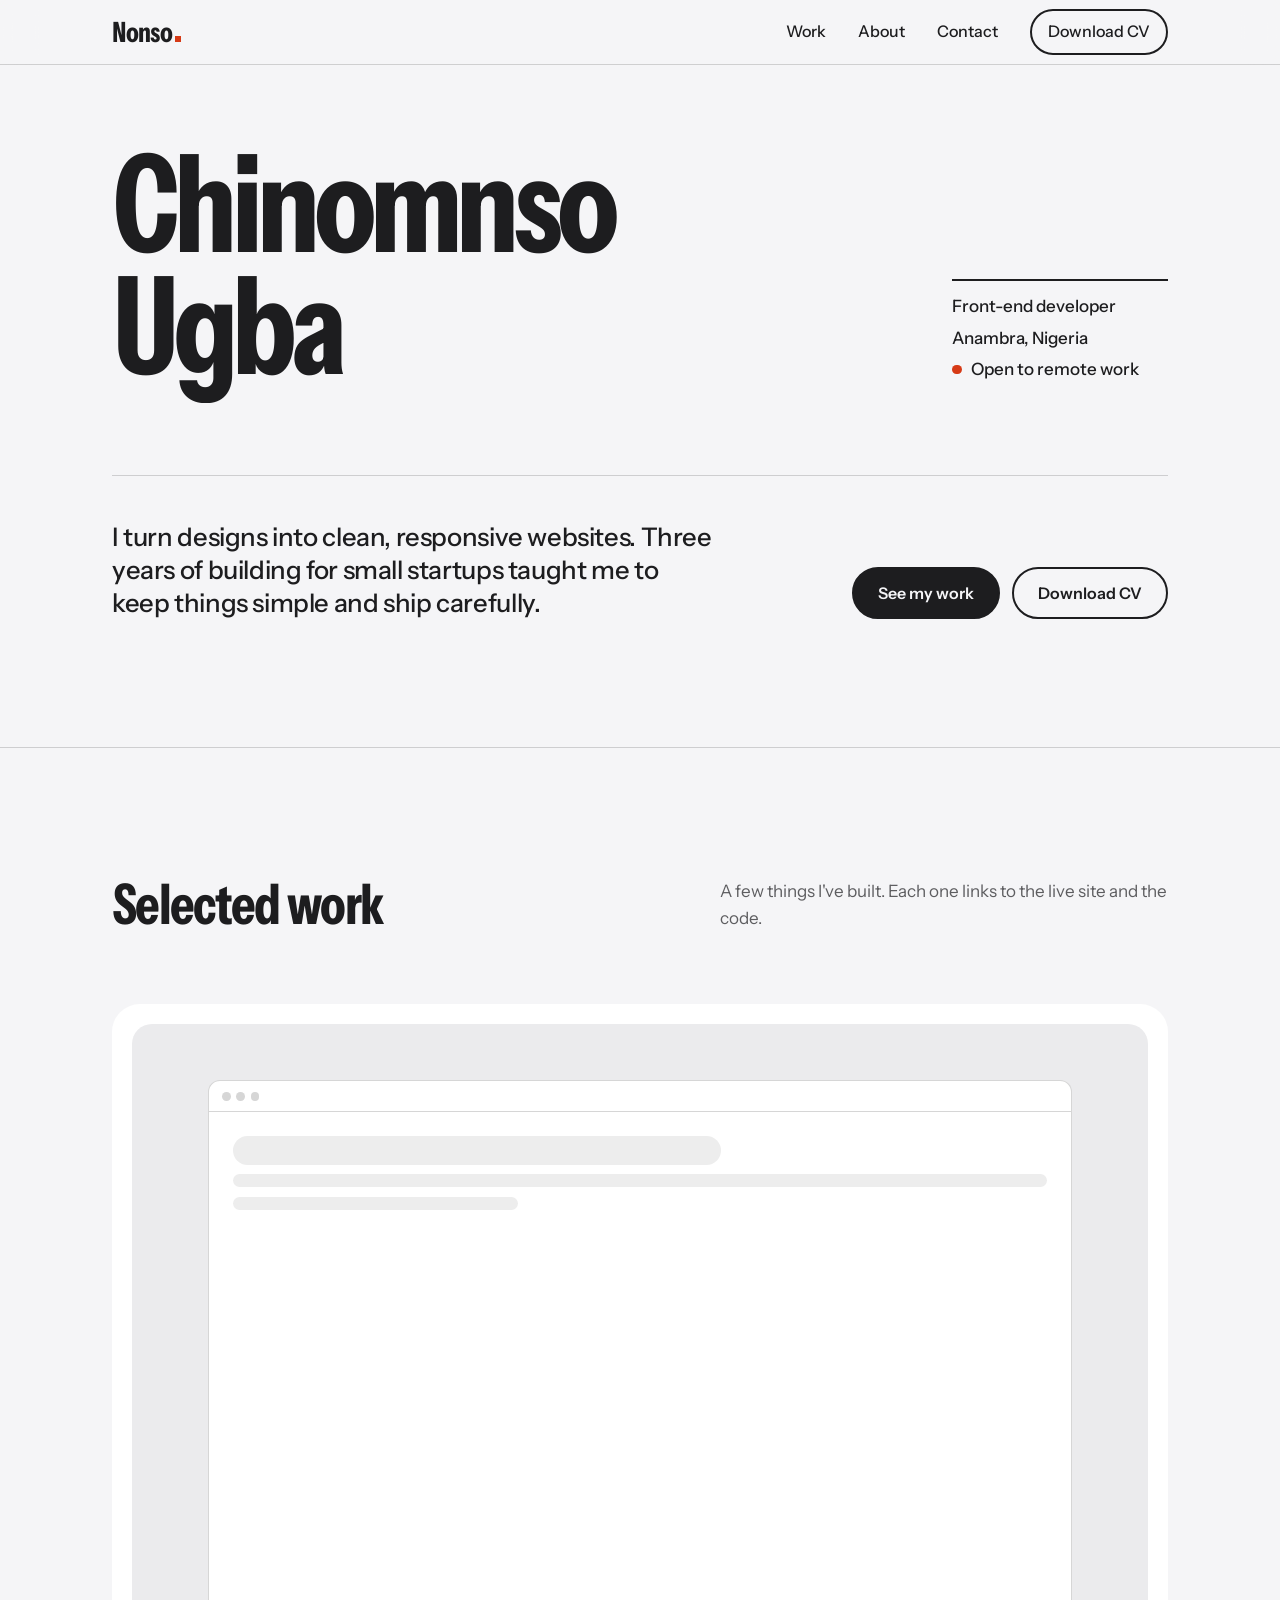
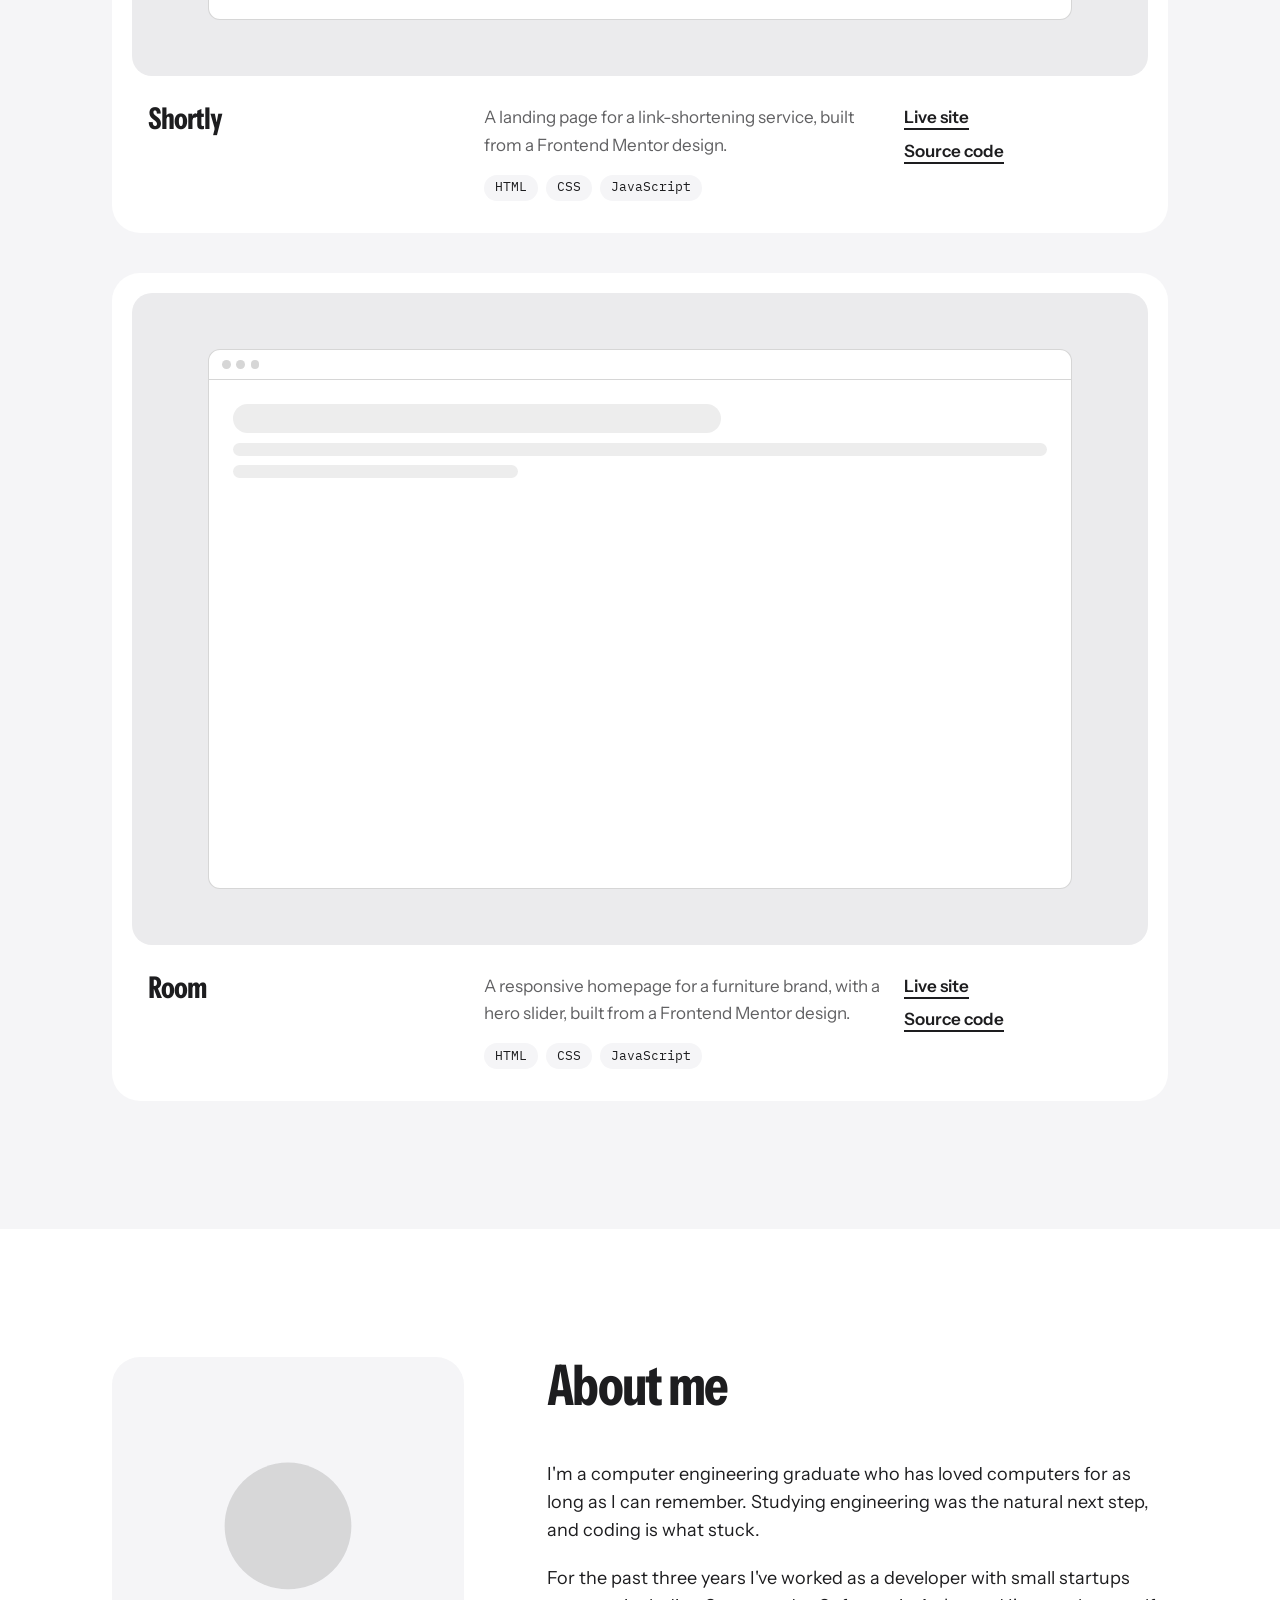
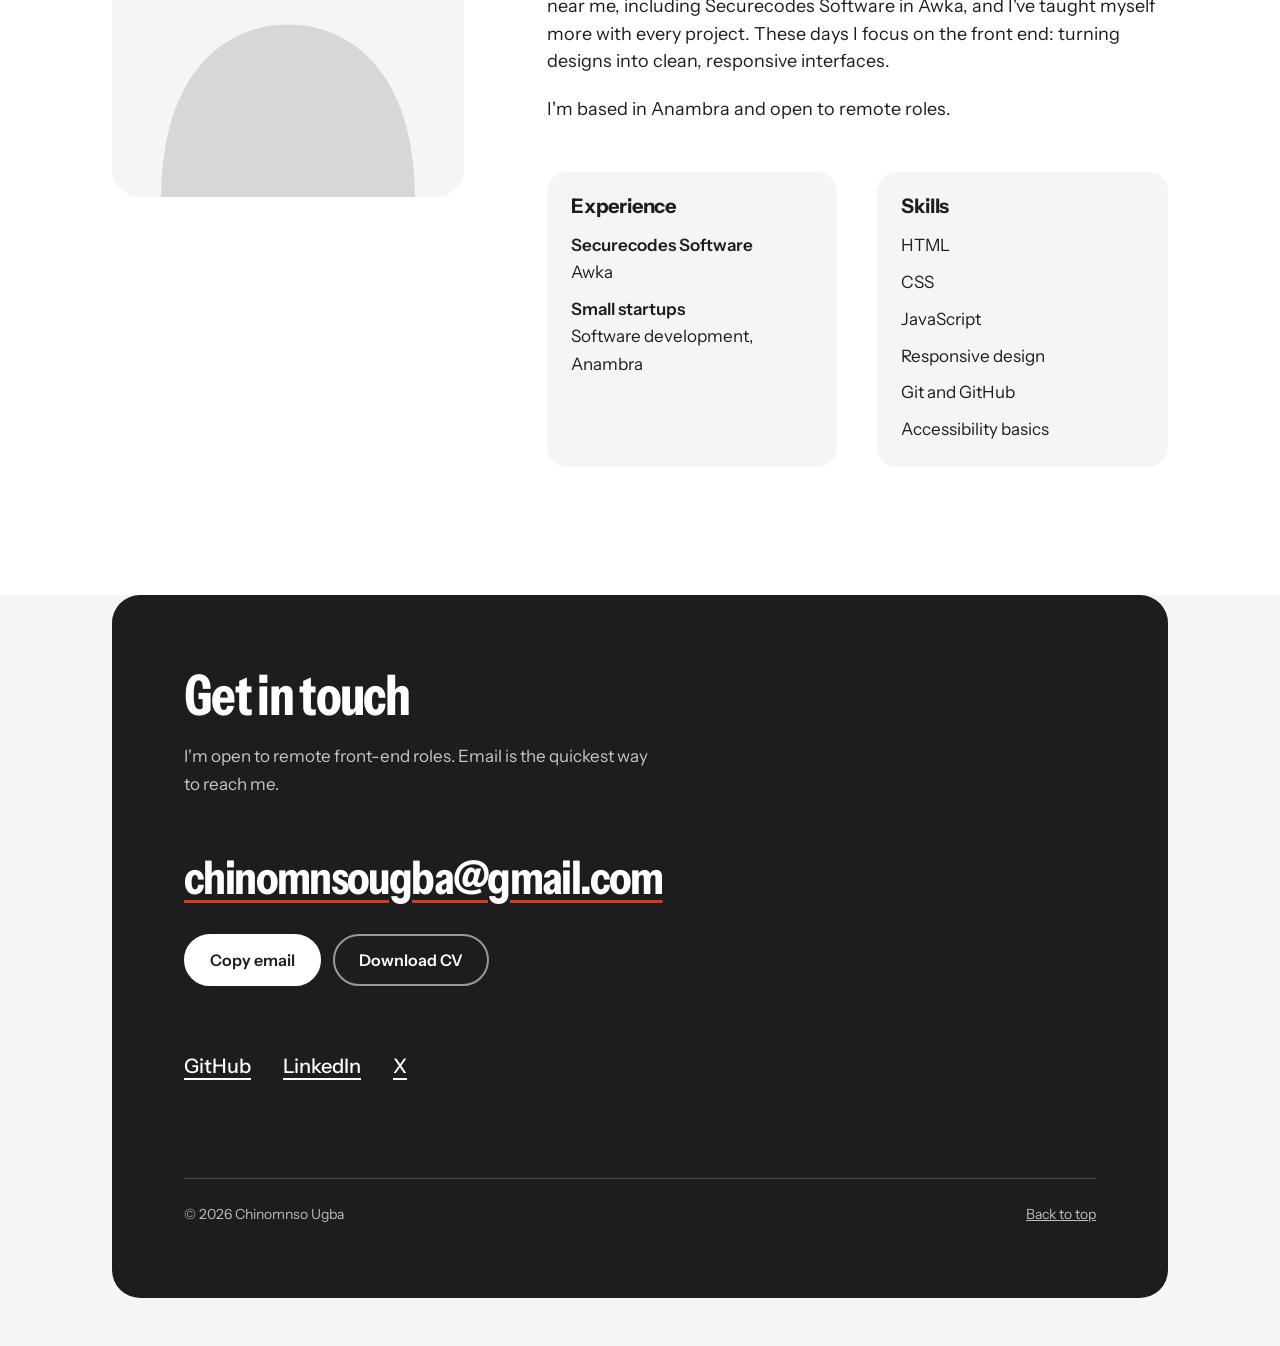
==== index.html @ 9650680a "Initial commit" ====
<!DOCTYPE html>
<html lang="en">
<head>
  <meta charset="utf-8">
  <meta name="viewport" content="width=device-width, initial-scale=1">
  <title>Chinomnso Ugba | Front-end developer</title>
  <meta name="description" content="Chinomnso Ugba is a front-end developer based in Anambra, Nigeria, open to remote work.">
  <meta name="theme-color" content="#f5f5f7">

  <link rel="preconnect" href="https://fonts.googleapis.com">
  <link rel="preconnect" href="https://fonts.gstatic.com" crossorigin>
  <link href="https://fonts.googleapis.com/css2?family=Instrument+Sans:wdth,wght@75..100,400..700&family=IBM+Plex+Mono:wght@400;500&display=swap" rel="stylesheet">
  <link rel="stylesheet" href="style.css">
  <script src="main.js" defer></script>
</head>
<body>
  <a class="skip-link" href="#main">Skip to content</a>

  <header class="site-header">
    <div class="wrap header-inner">
      <!-- Placeholder logo: replace the text with your real logo later -->
      <a class="logo" href="#top" aria-label="Nonso, back to top">Nonso<span class="logo-dot" aria-hidden="true"></span></a>

      <button class="nav-toggle" type="button" aria-expanded="false" aria-controls="site-nav">Menu</button>

      <nav id="site-nav" class="site-nav" aria-label="Main">
        <ul class="nav-list">
          <li><a href="#work">Work</a></li>
          <li><a href="#about">About</a></li>
          <li><a href="#contact">Contact</a></li>
          <li><a class="nav-cv" href="assets/Chinomnso-Ugba-CV.pdf" download>Download CV</a></li>
        </ul>
      </nav>
    </div>
  </header>

  <main id="main">
    <!-- Hero: type only -->
    <section class="hero" id="top">
      <div class="wrap">
        <div class="hero-top">
          <h1 class="hero-name" aria-label="Chinomnso Ugba">
            <span class="line"><span>Chinomnso</span></span>
            <span class="line"><span>Ugba</span></span>
          </h1>

          <ul class="hero-meta">
            <li>Front-end developer</li>
            <li>Anambra, Nigeria</li>
            <li class="status"><span class="status-dot" aria-hidden="true"></span>Open to remote work</li>
          </ul>
        </div>

        <div class="hero-lower">
          <p class="hero-intro">
            I turn designs into clean, responsive websites. Three years of building for small startups taught me to keep things simple and ship carefully.
          </p>
          <div class="hero-actions">
            <a class="btn btn-solid" href="#work">See my work</a>
            <a class="btn btn-outline" href="assets/Chinomnso-Ugba-CV.pdf" download>Download CV</a>
          </div>
        </div>
      </div>
    </section>

    <!-- Work -->
    <section class="section section--work" id="work" aria-labelledby="work-title">
      <div class="wrap">
        <div class="section-head">
          <h2 id="work-title">Selected work</h2>
          <p>A few things I've built. Each one links to the live site and the code.</p>
        </div>

        <ul class="projects">
          <li class="project">
            <div class="shot">
              <div class="browser">
                <div class="browser-bar" aria-hidden="true"><i></i><i></i><i></i></div>
                <div class="browser-body" aria-hidden="true"><span class="bar bar--lg"></span><span class="bar"></span><span class="bar bar--sm"></span></div>
                <!-- Add a screenshot as assets/shortly.png (16:10 works best) -->
                <img src="assets/shortly.png" alt="Screenshot of the Shortly landing page" onerror="this.remove()">
              </div>
            </div>
            <div class="project-body">
              <h3>Shortly</h3>
              <div class="project-info">
                <p>A landing page for a link-shortening service, built from a Frontend Mentor design.</p>
                <!-- TODO: edit the tags to match what you actually used -->
                <ul class="tags"><li>HTML</li><li>CSS</li><li>JavaScript</li></ul>
              </div>
              <p class="project-links">
                <a href="#" target="_blank" rel="noopener">Live site<span class="sr-only"> (opens in a new tab)</span></a>
                <a href="#" target="_blank" rel="noopener">Source code<span class="sr-only"> (opens in a new tab)</span></a>
              </p>
            </div>
          </li>

          <li class="project">
            <div class="shot">
              <div class="browser">
                <div class="browser-bar" aria-hidden="true"><i></i><i></i><i></i></div>
                <div class="browser-body" aria-hidden="true"><span class="bar bar--lg"></span><span class="bar"></span><span class="bar bar--sm"></span></div>
                <!-- Add a screenshot as assets/room.png -->
                <img src="assets/room.png" alt="Screenshot of the Room homepage" onerror="this.remove()">
              </div>
            </div>
            <div class="project-body">
              <h3>Room</h3>
              <div class="project-info">
                <p>A responsive homepage for a furniture brand, with a hero slider, built from a Frontend Mentor design.</p>
                <ul class="tags"><li>HTML</li><li>CSS</li><li>JavaScript</li></ul>
              </div>
              <p class="project-links">
                <a href="#" target="_blank" rel="noopener">Live site<span class="sr-only"> (opens in a new tab)</span></a>
                <a href="#" target="_blank" rel="noopener">Source code<span class="sr-only"> (opens in a new tab)</span></a>
              </p>
            </div>
          </li>

          <!--
          Copy this block for each new project.
          <li class="project">
            <div class="shot">
              <div class="browser">
                <div class="browser-bar" aria-hidden="true"><i></i><i></i><i></i></div>
                <div class="browser-body" aria-hidden="true"><span class="bar bar--lg"></span><span class="bar"></span><span class="bar bar--sm"></span></div>
                <img src="assets/PROJECT.png" alt="Screenshot of PROJECT" onerror="this.remove()">
              </div>
            </div>
            <div class="project-body">
              <h3>Project name</h3>
              <div class="project-info">
                <p>One line on what it does and why you built it.</p>
                <ul class="tags"><li>Tech</li></ul>
              </div>
              <p class="project-links">
                <a href="#" target="_blank" rel="noopener">Live site<span class="sr-only"> (opens in a new tab)</span></a>
                <a href="#" target="_blank" rel="noopener">Source code<span class="sr-only"> (opens in a new tab)</span></a>
              </p>
            </div>
          </li>
          -->
        </ul>
      </div>
    </section>

    <!-- About -->
    <section class="section section--about" id="about" aria-labelledby="about-title">
      <div class="wrap about-grid">
        <figure class="portrait">
          <svg class="portrait-fallback" viewBox="0 0 100 125" aria-hidden="true" focusable="false">
            <circle cx="50" cy="48" r="18"/>
            <path d="M14 125C14 90 32 76 50 76s36 14 36 49z"/>
          </svg>
          <!-- Add your photo as assets/portrait.jpg (4:5 ratio works best). It is shown in black and white. -->
          <img src="assets/portrait.jpg" alt="Portrait of Chinomnso Ugba" width="800" height="1000" onerror="this.remove()">
        </figure>

        <div class="about-content">
          <h2 id="about-title">About me</h2>
          <div class="about-text">
            <p>
              I'm a computer engineering graduate who has loved computers for as long as I can remember. Studying engineering was the natural next step, and coding is what stuck.
            </p>
            <p>
              For the past three years I've worked as a developer with small startups near me, including Securecodes Software in Awka, and I've taught myself more with every project. These days I focus on the front end: turning designs into clean, responsive interfaces.
            </p>
            <p>I'm based in Anambra and open to remote roles.</p>
          </div>

          <div class="about-lists">
            <div class="about-block">
              <h3>Experience</h3>
              <!-- TODO: add your roles and dates here -->
              <ul class="plain-list">
                <li><strong>Securecodes Software</strong>Awka</li>
                <li><strong>Small startups</strong>Software development, Anambra</li>
              </ul>
            </div>

            <div class="about-block">
              <h3>Skills</h3>
              <!-- TODO: add or remove skills so this matches what you can talk about in an interview -->
              <ul class="plain-list">
                <li>HTML</li>
                <li>CSS</li>
                <li>JavaScript</li>
                <li>Responsive design</li>
                <li>Git and GitHub</li>
                <li>Accessibility basics</li>
              </ul>
            </div>
          </div>
        </div>
      </div>
    </section>

    <!-- Contact -->
    <section class="section section--contact" id="contact" aria-labelledby="contact-title">
      <div class="wrap">
        <h2 id="contact-title">Get in touch</h2>
        <p class="contact-lead">I'm open to remote front-end roles. Email is the quickest way to reach me.</p>

        <p class="contact-email">
          <a href="mailto:chinomnsougba@gmail.com">chinomnsougba@gmail.com</a>
        </p>

        <div class="contact-actions">
          <button class="btn btn-inverse" type="button" data-copy="chinomnsougba@gmail.com">Copy email</button>
          <a class="btn btn-inverse-outline" href="assets/Chinomnso-Ugba-CV.pdf" download>Download CV</a>
          <span class="copy-status" role="status" aria-live="polite"></span>
        </div>

        <ul class="social-list">
          <li><a href="https://github.com/Chinomnso-Ugba" target="_blank" rel="noopener">GitHub<span class="sr-only"> (opens in a new tab)</span></a></li>
          <li><a href="https://www.linkedin.com/in/chinomnso-ugba-b372222a1/" target="_blank" rel="noopener">LinkedIn<span class="sr-only"> (opens in a new tab)</span></a></li>
          <li><a href="https://x.com/nonsougba" target="_blank" rel="noopener">X<span class="sr-only"> (opens in a new tab)</span></a></li>
        </ul>

        <div class="footer-row">
          <p>&copy; <span id="year">2026</span> Chinomnso Ugba</p>
          <a href="#top">Back to top</a>
        </div>
      </div>
    </section>
  </main>
</body>
</html>
---- style.css ----
/* ==========================================================
   Design tokens
   Three colors: ink, paper and one red-orange accent.
   Greys are only tints of ink (ink at lower opacity).
   ========================================================== */
:root {
  --paper: #f5f5f7;
  --paper-2: #ebebed; /* paper, slightly darker */
  --surface: #ffffff; /* cards and the About band */
  --ink: #1d1d1f;
  --accent: #d63a16;

  --line: rgba(29, 29, 31, 0.18);
  --muted: rgba(29, 29, 31, 0.7);

  --font: "Instrument Sans", "Helvetica Neue", Arial, sans-serif;
  --mono: "IBM Plex Mono", ui-monospace, "SF Mono", Menlo, monospace;

  --text-sm: 0.875rem;
  --text-base: 1.0625rem;
  --text-lg: 1.25rem;
  --text-intro: clamp(1.2rem, 2vw, 1.6rem);
  --text-h2: clamp(2.25rem, 5vw, 3.5rem);
  --text-h3: clamp(1.5rem, 2.4vw, 1.875rem);

  --section-y: clamp(4.5rem, 10vw, 8rem);
  --gutter: clamp(1.25rem, 5vw, 3rem);

  --radius-md: 20px;
  --radius-lg: 28px;
}

/* ==========================================================
   Base
   ========================================================== */
*,
*::before,
*::after {
  box-sizing: border-box;
}

html {
  scroll-behavior: smooth;
  scroll-padding-top: 5rem;
  -webkit-text-size-adjust: 100%;
}

body {
  margin: 0;
  background: var(--paper);
  color: var(--ink);
  font-family: var(--font);
  font-size: var(--text-base);
  line-height: 1.6;
}

::selection {
  background: var(--accent);
  color: #fff;
}

h1,
h2,
h3 {
  margin: 0;
  font-weight: 700;
  line-height: 1;
  letter-spacing: -0.03em;
  font-variation-settings: "wdth" 75;
}

h2 {
  font-size: var(--text-h2);
}

h3 {
  font-size: var(--text-h3);
}

p {
  margin: 0;
}

ul {
  margin: 0;
  padding: 0;
  list-style: none;
}

img,
svg {
  display: block;
  max-width: 100%;
}

a {
  color: inherit;
}

:focus-visible {
  outline: 3px solid var(--accent);
  outline-offset: 3px;
}

.section--contact :focus-visible {
  outline-color: #fff;
}

.sr-only {
  position: absolute;
  width: 1px;
  height: 1px;
  margin: -1px;
  padding: 0;
  overflow: hidden;
  clip: rect(0, 0, 0, 0);
  white-space: nowrap;
  border: 0;
}

.skip-link {
  position: absolute;
  top: 0.75rem;
  left: 0.75rem;
  z-index: 100;
  padding: 0.6rem 1rem;
  background: var(--ink);
  color: var(--paper);
  font-weight: 600;
  text-decoration: none;
  transform: translateY(-200%);
}

.skip-link:focus {
  transform: none;
}

.wrap {
  width: 100%;
  max-width: 72rem;
  margin-inline: auto;
  padding-inline: var(--gutter);
}

/* ==========================================================
   Buttons: square corners, two styles per background
   ========================================================== */
.btn {
  display: inline-block;
  padding: 0.9em 1.5em;
  border: 2px solid var(--ink);
  border-radius: 999px;
  font-family: var(--font);
  font-size: 1rem;
  font-weight: 600;
  line-height: 1.2;
  text-decoration: none;
  cursor: pointer;
  transition: background-color 0.2s, color 0.2s, border-color 0.2s;
}

.btn-solid {
  background: var(--ink);
  color: var(--paper);
}

.btn-solid:hover {
  background: var(--accent);
  border-color: var(--accent);
}

.btn-outline {
  background: none;
  color: var(--ink);
}

.btn-outline:hover {
  background: var(--ink);
  color: var(--paper);
}

.btn-inverse {
  border-color: #fff;
  background: #fff;
  color: var(--ink);
}

.btn-inverse:hover {
  border-color: var(--accent);
  background: var(--accent);
  color: #fff;
}

.btn-inverse-outline {
  border-color: rgba(255, 255, 255, 0.55);
  background: none;
  color: #fff;
}

.btn-inverse-outline:hover {
  border-color: #fff;
  background: rgba(255, 255, 255, 0.1);
}

/* ==========================================================
   Header
   ========================================================== */
.site-header {
  position: sticky;
  top: 0;
  z-index: 50;
  background: rgba(245, 245, 247, 0.8);
  -webkit-backdrop-filter: saturate(180%) blur(16px);
  backdrop-filter: saturate(180%) blur(16px);
  border-bottom: 1px solid var(--line);
}

.header-inner {
  display: flex;
  align-items: center;
  justify-content: space-between;
  min-height: 4rem;
}

/* Placeholder wordmark */
.logo {
  display: inline-flex;
  align-items: baseline;
  gap: 0.12em;
  font-size: 1.75rem;
  font-weight: 700;
  font-variation-settings: "wdth" 75;
  letter-spacing: -0.03em;
  line-height: 1;
  text-decoration: none;
}

.logo-dot {
  width: 0.2em;
  height: 0.2em;
  background: var(--accent);
}

.nav-toggle {
  padding: 0.45rem 1rem;
  border: 2px solid var(--ink);
  border-radius: 999px;
  background: none;
  color: var(--ink);
  font: 600 0.95rem var(--font);
  cursor: pointer;
}

.site-nav {
  display: none;
  position: absolute;
  top: 100%;
  left: 0;
  right: 0;
  padding: 0.5rem var(--gutter) 1.5rem;
  background: var(--paper);
  border-bottom: 1px solid var(--line);
}

.site-nav.is-open {
  display: block;
}

.nav-list a {
  display: block;
  padding: 0.85rem 0;
  border-bottom: 1px solid var(--line);
  font-size: var(--text-lg);
  font-weight: 500;
  text-decoration: none;
}

.nav-list a:hover {
  color: var(--accent);
}

@media (min-width: 48rem) {
  .nav-toggle {
    display: none;
  }

  .site-nav {
    position: static;
    display: block;
    padding: 0;
    background: none;
    border: 0;
  }

  .nav-list {
    display: flex;
    align-items: center;
    gap: 2rem;
  }

  .nav-list a {
    padding: 0.25rem 0;
    border: 0;
    font-size: 1rem;
  }

  .nav-list a:hover {
    text-decoration: underline;
    text-decoration-thickness: 2px;
    text-underline-offset: 0.3em;
    color: inherit;
  }

  .nav-cv {
    padding: 0.5rem 1rem !important;
    border: 2px solid var(--ink) !important;
    border-radius: 999px;
  }

  .nav-list .nav-cv:hover {
    background: var(--ink);
    color: var(--paper);
    text-decoration: none;
  }
}

/* ==========================================================
   Hero: the name is the design
   ========================================================== */
.hero {
  padding-top: clamp(2.5rem, 6vw, 5rem);
  padding-bottom: var(--section-y);
}

.hero-top {
  position: relative;
}

.hero-name {
  font-size: clamp(3.25rem, 12.5vw, 8.5rem);
  line-height: 0.9;
  letter-spacing: -0.045em;
}

.hero-name .line {
  display: block;
  overflow: hidden;
  padding-bottom: 0.12em;
  margin-bottom: -0.12em;
}

.hero-name .line > span {
  display: block;
  transform: translateY(105%);
  animation: rise 0.9s cubic-bezier(0.2, 0.7, 0.2, 1) forwards;
}

.hero-name .line:nth-child(2) > span {
  animation-delay: 0.12s;
}

@keyframes rise {
  to {
    transform: none;
  }
}

/* Small details sit in the empty space beside "Ugba" on wide screens */
.hero-meta {
  display: grid;
  gap: 0.25rem;
  width: 13.5rem;
  margin-top: 2rem;
  padding-top: 0.75rem;
  border-top: 2px solid var(--ink);
  font-weight: 500;
}

.status {
  display: flex;
  align-items: center;
  gap: 0.6rem;
}

.status-dot {
  width: 0.6rem;
  height: 0.6rem;
  border-radius: 50%;
  background: var(--accent);
}

@media (min-width: 72rem) {
  .hero-meta {
    position: absolute;
    right: 0;
    bottom: 1.25rem;
    margin-top: 0;
  }
}

.hero-lower {
  display: grid;
  gap: 2rem;
  margin-top: clamp(3rem, 7vw, 5.5rem);
  padding-top: clamp(1.75rem, 4vw, 2.75rem);
  border-top: 1px solid var(--line);
}

.hero-intro {
  max-width: 38rem;
  font-size: var(--text-intro);
  font-weight: 500;
  line-height: 1.3;
  letter-spacing: -0.015em;
}

.hero-actions {
  display: flex;
  flex-wrap: wrap;
  gap: 0.75rem;
}

@media (min-width: 56rem) {
  .hero-lower {
    grid-template-columns: 1fr auto;
    align-items: end;
    gap: 3rem;
  }
}

/* ==========================================================
   Sections
   ========================================================== */
.section {
  padding-block: var(--section-y);
}

.section--work {
  border-top: 1px solid var(--line);
}

.section--about {
  background: var(--surface);
}

.section-head {
  display: grid;
  gap: 1rem;
  margin-bottom: clamp(2.5rem, 6vw, 4.5rem);
}

.section-head p {
  max-width: 28rem;
  color: var(--muted);
}

@media (min-width: 56rem) {
  .section-head {
    grid-template-columns: 1fr 1fr;
    align-items: end;
  }

  .section-head p {
    justify-self: end;
  }
}

/* ==========================================================
   Work: full-width screenshot, details underneath
   ========================================================== */
.projects {
  display: grid;
  gap: clamp(1.5rem, 4vw, 2.5rem);
}

.project {
  padding: clamp(0.75rem, 2vw, 1.25rem);
  border-radius: var(--radius-lg);
  background: var(--surface);
}

.shot {
  padding: clamp(1.25rem, 5vw, 3.5rem);
  border-radius: var(--radius-md);
  background: var(--paper-2);
}

.browser {
  position: relative;
  max-width: 54rem;
  margin-inline: auto;
  aspect-ratio: 16 / 10;
  overflow: hidden;
  border: 1px solid var(--line);
  border-radius: 12px;
  background: #fff;
}

.browser-bar {
  display: flex;
  gap: 0.35rem;
  padding: 0.65rem 0.8rem;
  border-bottom: 1px solid var(--line);
}

.browser-bar i {
  width: 0.55rem;
  height: 0.55rem;
  border-radius: 50%;
  background: var(--line);
}

.browser-body {
  display: grid;
  gap: 0.6rem;
  padding: 1.5rem;
}

.bar {
  height: 0.8rem;
  border-radius: 999px;
  background: rgba(29, 29, 31, 0.08);
}

.bar--lg {
  width: 60%;
  height: 1.8rem;
}

.bar--sm {
  width: 35%;
}

.browser img {
  position: absolute;
  inset: 0;
  width: 100%;
  height: 100%;
  object-fit: cover;
  object-position: top;
  background: #fff;
}

.project-body {
  display: grid;
  gap: 1.25rem;
  padding: 1.75rem clamp(0.5rem, 2vw, 1rem) 0.75rem;
}

.project-info {
  display: grid;
  gap: 1rem;
  justify-items: start;
}

.project-info p {
  max-width: 32rem;
  color: var(--muted);
}

.tags {
  display: flex;
  flex-wrap: wrap;
  gap: 0.5rem;
  font-family: var(--mono);
  font-size: 0.8125rem;
}

.tags li {
  padding: 0.2em 0.85em;
  border-radius: 999px;
  background: var(--paper);
}

.project-links {
  display: flex;
  flex-wrap: wrap;
  gap: 0.5rem 1.5rem;
  font-weight: 600;
}

.project-links a {
  text-decoration-thickness: 2px;
  text-underline-offset: 0.3em;
}

.project-links a:hover {
  color: var(--accent);
}

@media (min-width: 56rem) {
  .project-body {
    grid-template-columns: repeat(12, 1fr);
    gap: 0 1.5rem;
    align-items: start;
  }

  .project-body h3 {
    grid-column: 1 / 5;
  }

  .project-info {
    grid-column: 5 / 10;
  }

  .project-links {
    grid-column: 10 / 13;
    flex-direction: column;
    gap: 0.4rem;
    align-items: flex-start;
  }
}

/* ==========================================================
   About
   ========================================================== */
.about-grid {
  display: grid;
  gap: clamp(2.5rem, 6vw, 4rem);
}

.portrait {
  position: relative;
  width: min(100%, 22rem);
  margin: 0;
  aspect-ratio: 4 / 5;
  overflow: hidden;
  border-radius: var(--radius-lg);
  background: var(--paper);
}

.portrait-fallback {
  position: absolute;
  inset: 0;
  width: 100%;
  height: 100%;
  fill: rgba(29, 29, 31, 0.14);
}

.portrait img {
  position: absolute;
  inset: 0;
  width: 100%;
  height: 100%;
  object-fit: cover;
  filter: grayscale(1) contrast(1.05);
}

.about-content {
  display: grid;
  gap: clamp(2rem, 4vw, 3rem);
  align-content: start;
}

.about-text {
  display: grid;
  gap: 1.25rem;
  max-width: 38rem;
  font-size: 1.125rem;
  line-height: 1.55;
}

.about-lists {
  display: grid;
  gap: 2rem;
}

.about-block {
  display: grid;
  gap: 1rem;
  align-content: start;
  padding: 1.5rem;
  border-radius: var(--radius-md);
  background: var(--paper);
}

.about-block h3 {
  font-size: var(--text-lg);
  font-variation-settings: "wdth" 100;
  letter-spacing: -0.01em;
}

.plain-list {
  display: grid;
  gap: 0.6rem;
}

.plain-list strong {
  display: block;
  font-weight: 600;
}

@media (min-width: 40rem) {
  .about-lists {
    grid-template-columns: 1fr 1fr;
    gap: 2rem 2.5rem;
  }
}

@media (min-width: 56rem) {
  .about-grid {
    grid-template-columns: 4fr 7fr;
    gap: 5rem;
  }

  .portrait {
    position: sticky;
    top: 6rem;
    align-self: start;
  }
}

/* ==========================================================
   Contact
   ========================================================== */
.section--contact {
  padding: 0 var(--gutter) var(--gutter);
  background: var(--paper);
}

/* The black card is the .wrap itself, inset from the page edges */
.section--contact > .wrap {
  max-width: calc(72rem - 2 * var(--gutter));
  padding: clamp(2.25rem, 6vw, 4.5rem);
  border-radius: var(--radius-lg);
  background: var(--ink);
  color: #fff;
}

.contact-lead {
  max-width: 30rem;
  margin-top: 1.25rem;
  color: rgba(255, 255, 255, 0.75);
}

.contact-email {
  margin-top: clamp(2rem, 5vw, 3.5rem);
  font-size: clamp(1.4rem, 4.6vw, 2.9rem);
  font-weight: 700;
  font-variation-settings: "wdth" 80;
  letter-spacing: -0.035em;
  line-height: 1.05;
  overflow-wrap: anywhere;
}

.contact-email a {
  text-decoration-color: var(--accent);
  text-decoration-thickness: 0.07em;
  text-underline-offset: 0.12em;
}

.contact-email a:hover {
  text-decoration-color: #fff;
}

.contact-actions {
  display: flex;
  flex-wrap: wrap;
  align-items: center;
  gap: 0.75rem;
  margin-top: 2rem;
}

.copy-status {
  min-width: 6rem;
  font-size: var(--text-sm);
  font-weight: 500;
}

.social-list {
  display: flex;
  flex-wrap: wrap;
  gap: 0.5rem 2rem;
  margin-top: clamp(2.5rem, 6vw, 4rem);
  font-size: var(--text-lg);
  font-weight: 500;
}

.social-list a {
  text-decoration-thickness: 2px;
  text-underline-offset: 0.25em;
}

.social-list a:hover {
  text-decoration-color: var(--accent);
}

.footer-row {
  display: flex;
  flex-wrap: wrap;
  justify-content: space-between;
  gap: 0.5rem 1.5rem;
  margin-top: clamp(3.5rem, 8vw, 6rem);
  padding-top: 1.5rem;
  border-top: 1px solid rgba(255, 255, 255, 0.2);
  color: rgba(255, 255, 255, 0.7);
  font-size: var(--text-sm);
}

.footer-row a:hover {
  color: #fff;
  text-decoration: underline;
}

/* ==========================================================
   Reduced motion
   ========================================================== */
@media (prefers-reduced-motion: reduce) {
  html {
    scroll-behavior: auto;
  }

  .hero-name .line > span {
    transform: none;
    animation: none;
  }
}
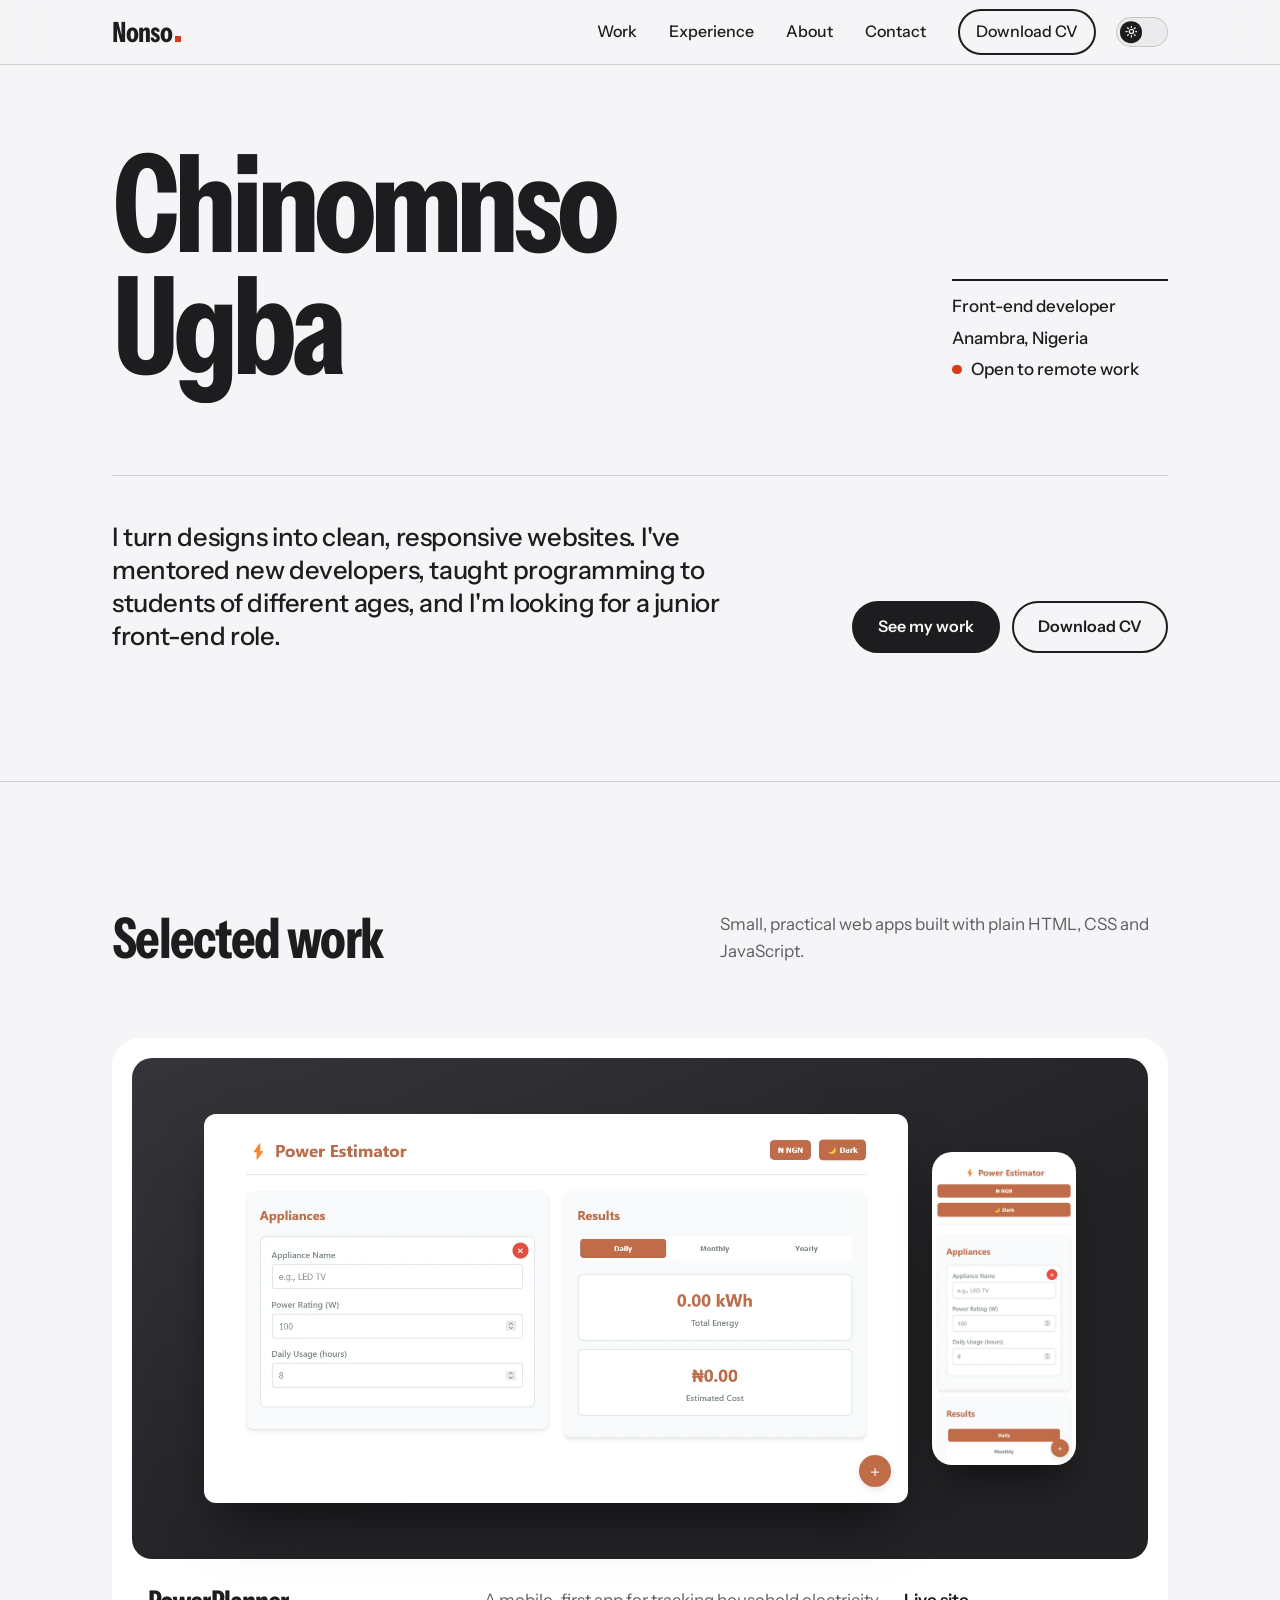
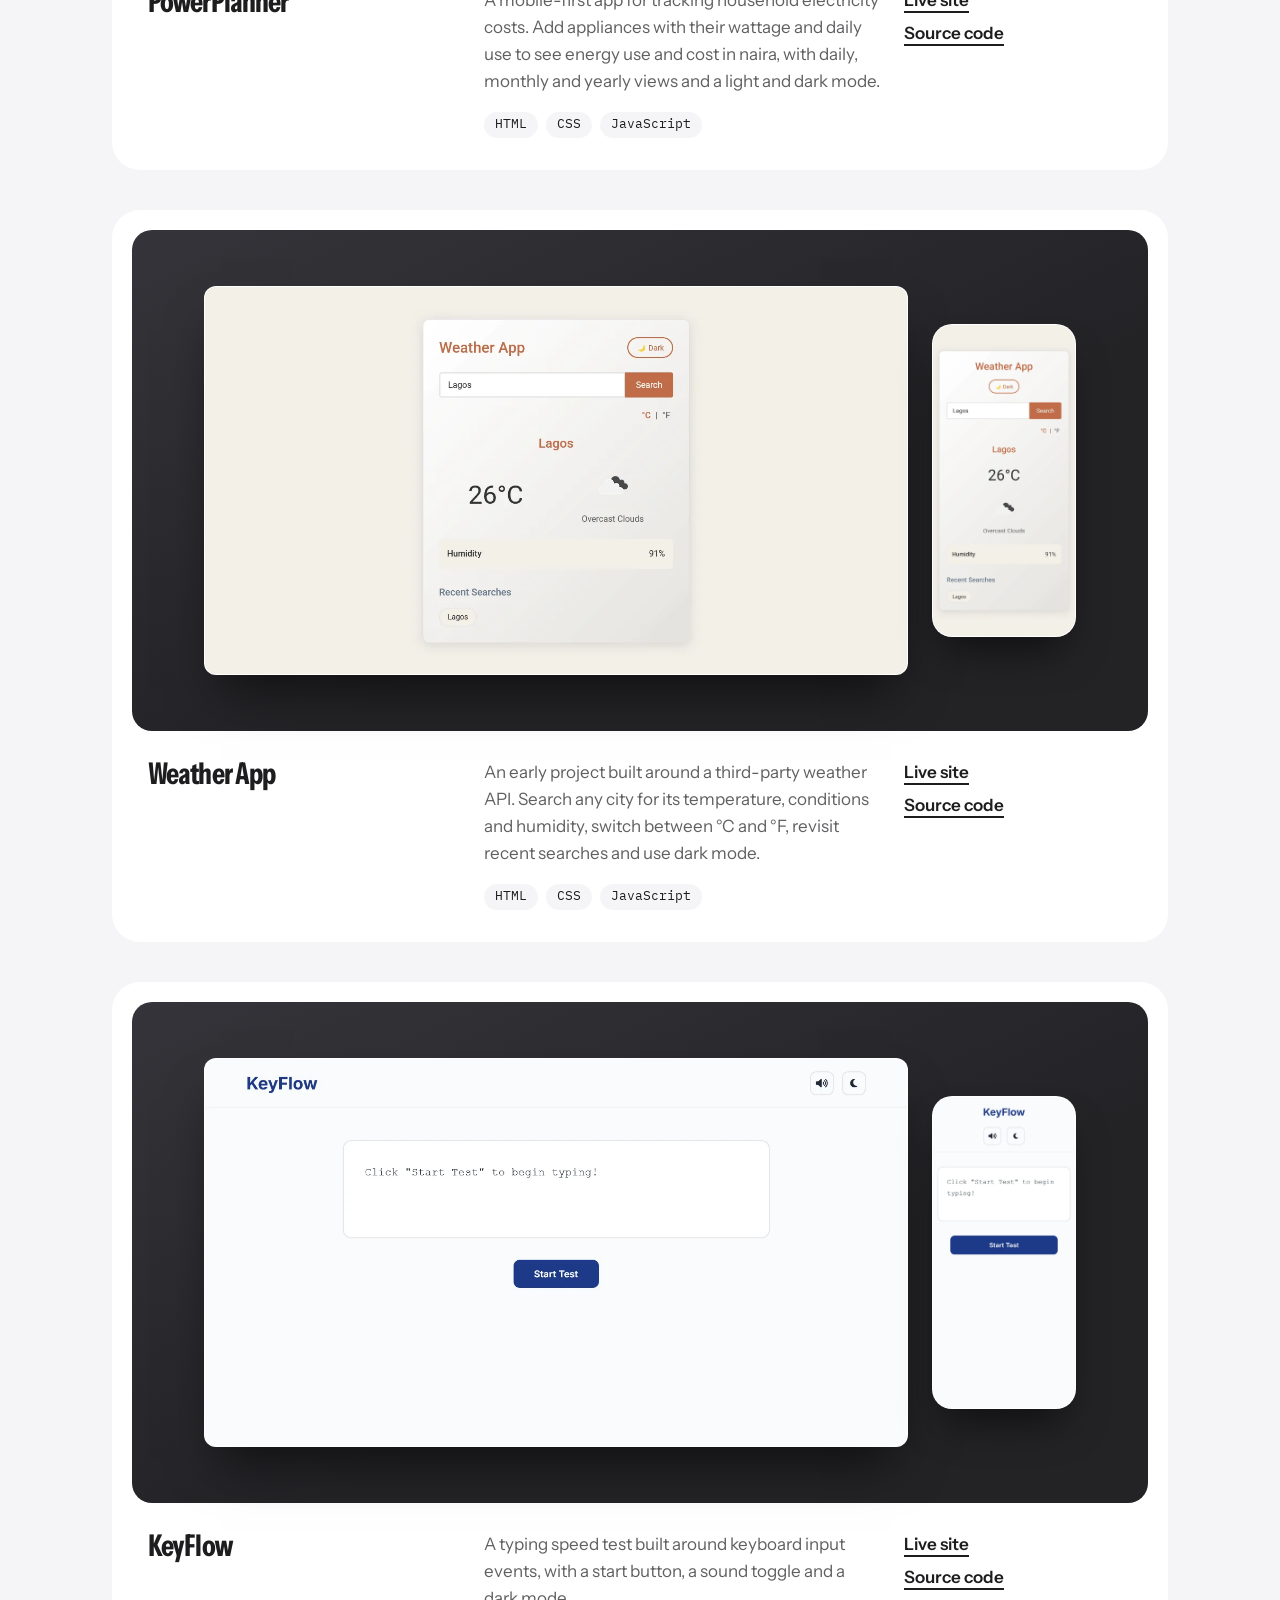
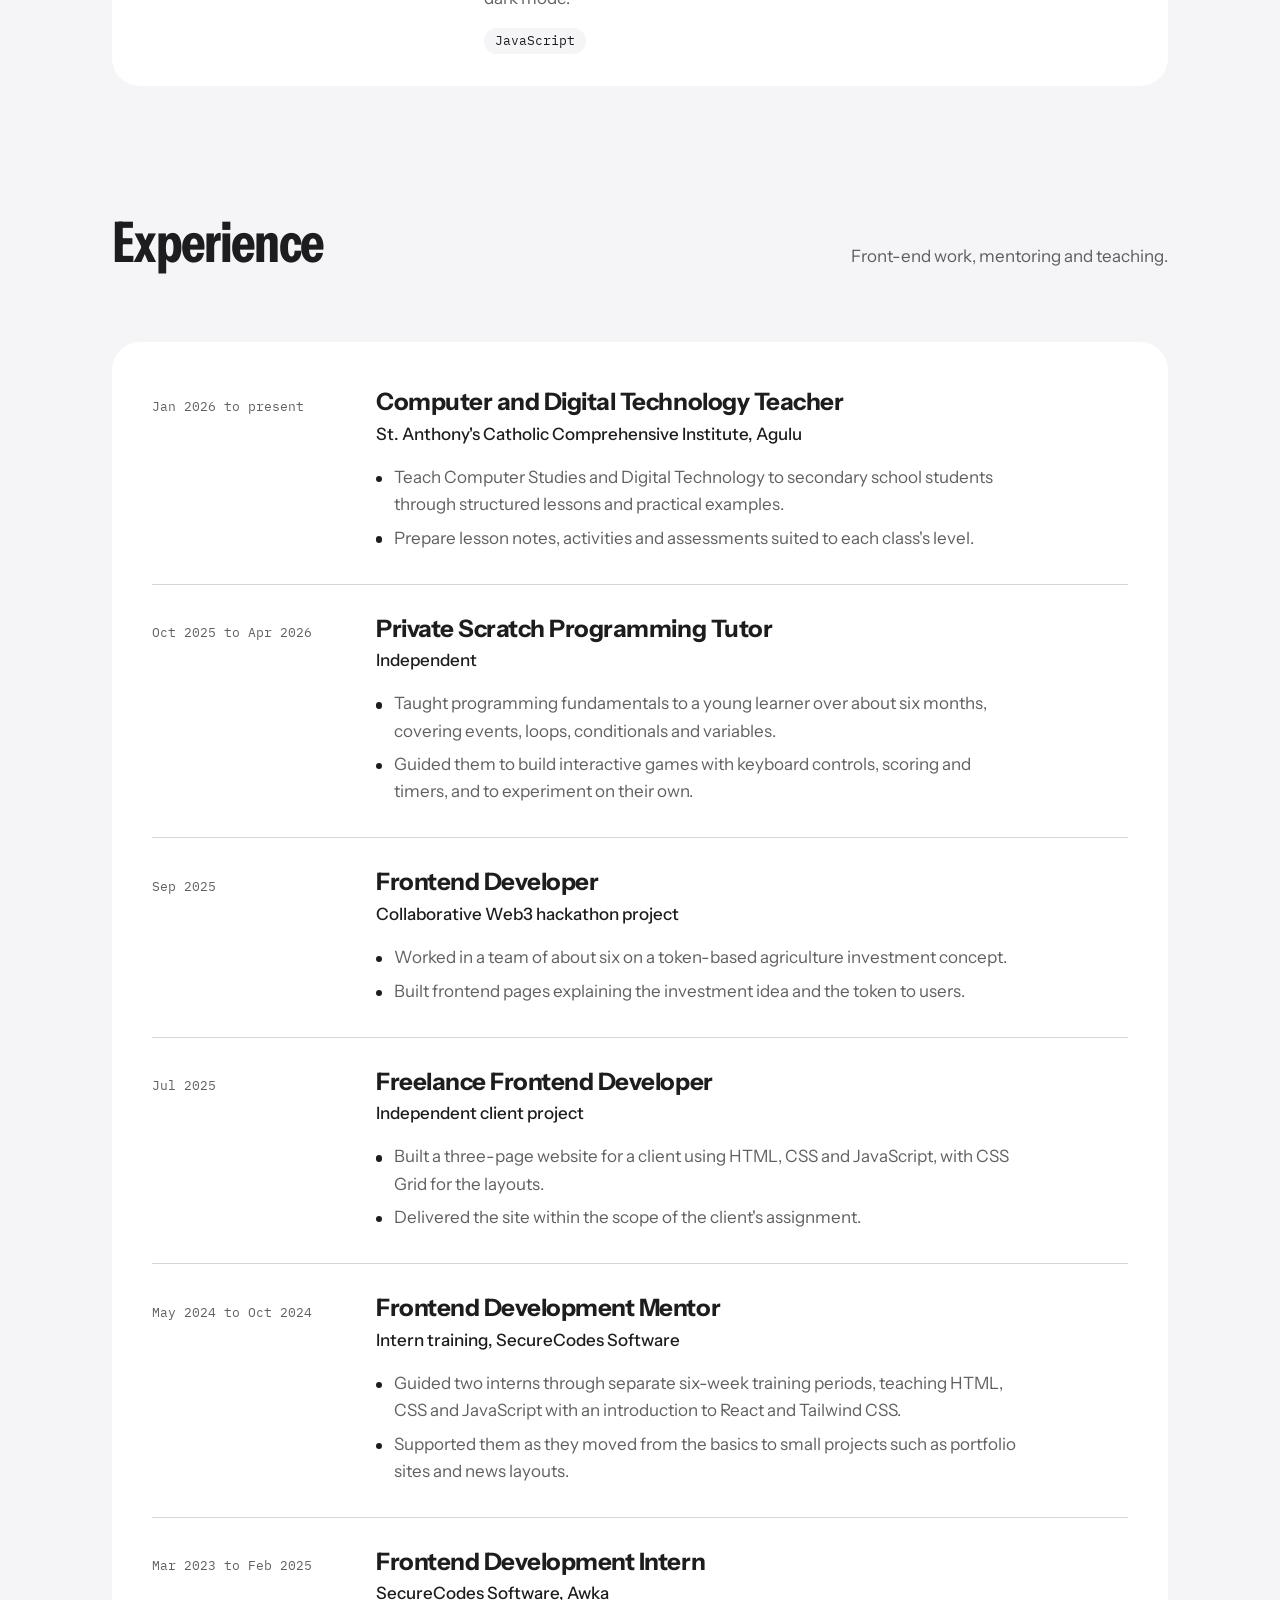
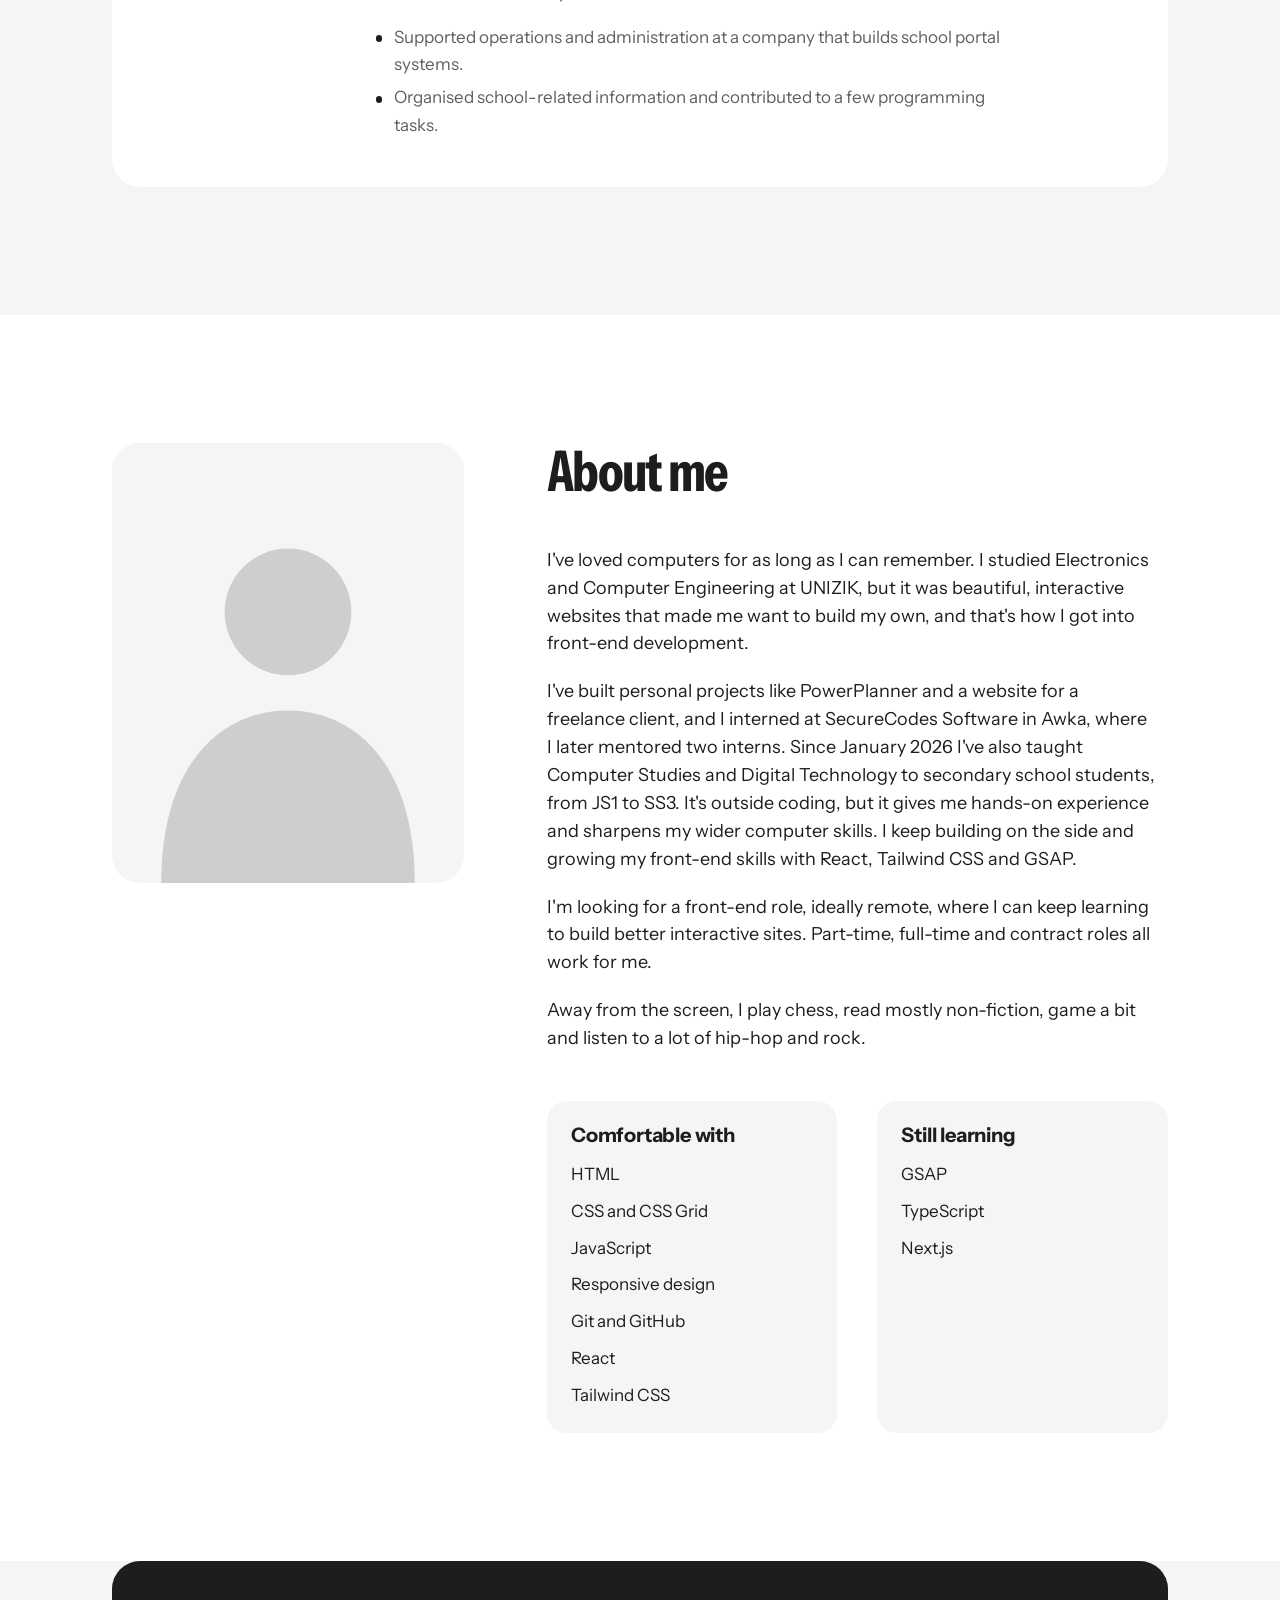
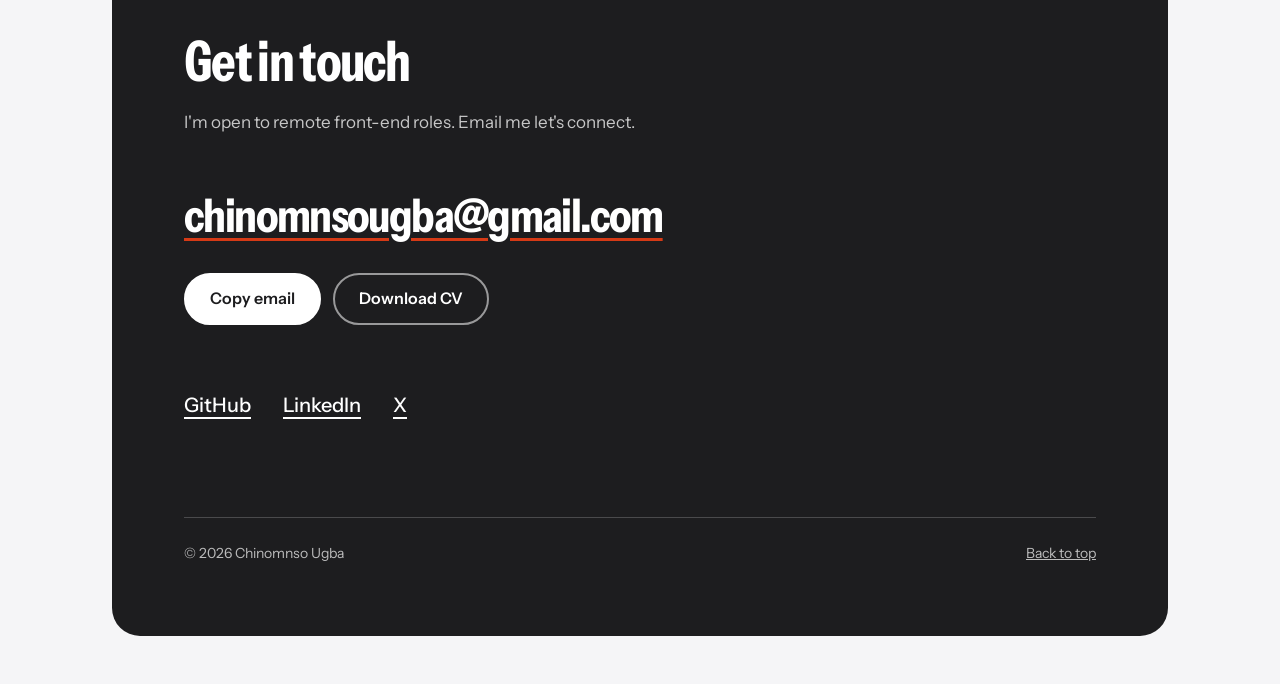
==== commit bf5e7720: "Replace portfolio with updated version" ====
--- a/index.html
+++ b/index.html
@@ -6,12 +6,27 @@
   <title>Chinomnso Ugba | Front-end developer</title>
   <meta name="description" content="Chinomnso Ugba is a front-end developer based in Anambra, Nigeria, open to remote work.">
   <meta name="theme-color" content="#f5f5f7">
+  <meta name="color-scheme" content="light dark">
+  <!-- Sets the theme before the page paints, so there is no flash -->
+  <script>
+    (function () {
+      var saved;
+      try { saved = localStorage.getItem("theme"); } catch (e) {}
+      var dark = saved ? saved === "dark" : window.matchMedia("(prefers-color-scheme: dark)").matches;
+      document.documentElement.dataset.theme = dark ? "dark" : "light";
+    })();
+  </script>
+  <link rel="icon" href="assets/favicon.svg" type="image/svg+xml">
+
+  <meta property="og:type" content="website">
+  <meta property="og:title" content="Chinomnso Ugba | Front-end developer">
+  <meta property="og:description" content="Front-end developer based in Anambra, Nigeria, open to remote work.">
 
   <link rel="preconnect" href="https://fonts.googleapis.com">
   <link rel="preconnect" href="https://fonts.gstatic.com" crossorigin>
   <link href="https://fonts.googleapis.com/css2?family=Instrument+Sans:wdth,wght@75..100,400..700&family=IBM+Plex+Mono:wght@400;500&display=swap" rel="stylesheet">
-  <link rel="stylesheet" href="style.css">
-  <script src="main.js" defer></script>
+  <link rel="stylesheet" href="css/style.css">
+  <script src="js/main.js" defer></script>
 </head>
 <body>
   <a class="skip-link" href="#main">Skip to content</a>
@@ -21,16 +36,25 @@
       <!-- Placeholder logo: replace the text with your real logo later -->
       <a class="logo" href="#top" aria-label="Nonso, back to top">Nonso<span class="logo-dot" aria-hidden="true"></span></a>
 
-      <button class="nav-toggle" type="button" aria-expanded="false" aria-controls="site-nav">Menu</button>
-
       <nav id="site-nav" class="site-nav" aria-label="Main">
         <ul class="nav-list">
           <li><a href="#work">Work</a></li>
+          <li><a href="#experience">Experience</a></li>
           <li><a href="#about">About</a></li>
           <li><a href="#contact">Contact</a></li>
           <li><a class="nav-cv" href="assets/Chinomnso-Ugba-CV.pdf" download>Download CV</a></li>
         </ul>
       </nav>
+
+      <div class="header-tools">
+        <button class="theme-toggle" type="button" role="switch" aria-checked="false" aria-label="Dark mode">
+          <span class="theme-knob" aria-hidden="true">
+            <svg class="icon-sun" viewBox="0 0 24 24" fill="none" stroke="currentColor" stroke-width="2.4" stroke-linecap="round"><circle cx="12" cy="12" r="4"/><path d="M12 2v2M12 20v2M4.9 4.9l1.4 1.4M17.7 17.7l1.4 1.4M2 12h2M20 12h2M4.9 19.1l1.4-1.4M17.7 6.3l1.4-1.4"/></svg>
+            <svg class="icon-moon" viewBox="0 0 24 24" fill="currentColor"><path d="M21 12.8A9 9 0 1 1 11.2 3a7 7 0 0 0 9.8 9.8z"/></svg>
+          </span>
+        </button>
+        <button class="nav-toggle" type="button" aria-expanded="false" aria-controls="site-nav">Menu</button>
+      </div>
     </div>
   </header>
 
@@ -53,7 +77,7 @@
 
         <div class="hero-lower">
           <p class="hero-intro">
-            I turn designs into clean, responsive websites. Three years of building for small startups taught me to keep things simple and ship carefully.
+            I turn designs into clean, responsive websites. I've mentored new developers, taught programming to students of different ages, and I'm looking for a junior front-end role.
           </p>
           <div class="hero-actions">
             <a class="btn btn-solid" href="#work">See my work</a>
@@ -68,29 +92,28 @@
       <div class="wrap">
         <div class="section-head">
           <h2 id="work-title">Selected work</h2>
-          <p>A few things I've built. Each one links to the live site and the code.</p>
+          <p>Small, practical web apps built with plain HTML, CSS and JavaScript.</p>
         </div>
 
         <ul class="projects">
           <li class="project">
             <div class="shot">
               <div class="browser">
-                <div class="browser-bar" aria-hidden="true"><i></i><i></i><i></i></div>
-                <div class="browser-body" aria-hidden="true"><span class="bar bar--lg"></span><span class="bar"></span><span class="bar bar--sm"></span></div>
-                <!-- Add a screenshot as assets/shortly.png (16:10 works best) -->
-                <img src="assets/shortly.png" alt="Screenshot of the Shortly landing page" onerror="this.remove()">
+                <img src="assets/powerplanner.webp" alt="PowerPlanner on desktop, with an appliance form on the left and energy and cost results on the right" width="1315" height="727" loading="lazy" onerror="this.remove()">
+              </div>
+              <div class="phone">
+                <img src="assets/powerplanner-mobile.webp" alt="PowerPlanner on a phone, with the appliance form stacked above the results" width="640" height="1391" loading="lazy" onerror="this.remove()">
               </div>
             </div>
             <div class="project-body">
-              <h3>Shortly</h3>
+              <h3>PowerPlanner</h3>
               <div class="project-info">
-                <p>A landing page for a link-shortening service, built from a Frontend Mentor design.</p>
-                <!-- TODO: edit the tags to match what you actually used -->
+                <p>A mobile-first app for tracking household electricity costs. Add appliances with their wattage and daily use to see energy use and cost in naira, with daily, monthly and yearly views and a light and dark mode.</p>
                 <ul class="tags"><li>HTML</li><li>CSS</li><li>JavaScript</li></ul>
               </div>
               <p class="project-links">
-                <a href="#" target="_blank" rel="noopener">Live site<span class="sr-only"> (opens in a new tab)</span></a>
-                <a href="#" target="_blank" rel="noopener">Source code<span class="sr-only"> (opens in a new tab)</span></a>
+                <a href="https://power-manager-one.vercel.app/" target="_blank" rel="noopener">Live site<span class="sr-only"> (opens in a new tab)</span></a>
+                <a href="https://github.com/Chinomnso-Ugba/Power-Manager" target="_blank" rel="noopener">Source code<span class="sr-only"> (opens in a new tab)</span></a>
               </p>
             </div>
           </li>
@@ -98,21 +121,43 @@
           <li class="project">
             <div class="shot">
               <div class="browser">
-                <div class="browser-bar" aria-hidden="true"><i></i><i></i><i></i></div>
-                <div class="browser-body" aria-hidden="true"><span class="bar bar--lg"></span><span class="bar"></span><span class="bar bar--sm"></span></div>
-                <!-- Add a screenshot as assets/room.png -->
-                <img src="assets/room.png" alt="Screenshot of the Room homepage" onerror="this.remove()">
+                <img src="assets/weather.webp" alt="Weather App on desktop showing the weather in Lagos with a temperature, conditions, humidity and recent searches" width="1315" height="727" loading="lazy" onerror="this.remove()">
+              </div>
+              <div class="phone">
+                <img src="assets/weather-mobile.webp" alt="Weather App on a phone showing the weather in Lagos" width="640" height="1391" loading="lazy" onerror="this.remove()">
               </div>
             </div>
             <div class="project-body">
-              <h3>Room</h3>
+              <h3>Weather App</h3>
               <div class="project-info">
-                <p>A responsive homepage for a furniture brand, with a hero slider, built from a Frontend Mentor design.</p>
+                <p>An early project built around a third-party weather API. Search any city for its temperature, conditions and humidity, switch between °C and °F, revisit recent searches and use dark mode.</p>
                 <ul class="tags"><li>HTML</li><li>CSS</li><li>JavaScript</li></ul>
               </div>
               <p class="project-links">
-                <a href="#" target="_blank" rel="noopener">Live site<span class="sr-only"> (opens in a new tab)</span></a>
-                <a href="#" target="_blank" rel="noopener">Source code<span class="sr-only"> (opens in a new tab)</span></a>
+                <a href="https://chinomnso-ugba.github.io/Weather-App/" target="_blank" rel="noopener">Live site<span class="sr-only"> (opens in a new tab)</span></a>
+                <a href="https://github.com/Chinomnso-Ugba/Weather-App" target="_blank" rel="noopener">Source code<span class="sr-only"> (opens in a new tab)</span></a>
+              </p>
+            </div>
+          </li>
+
+          <li class="project">
+            <div class="shot">
+              <div class="browser">
+                <img src="assets/keyflow.webp" alt="KeyFlow typing test on desktop with a start button and a prompt to begin typing" width="1315" height="727" loading="lazy" onerror="this.remove()">
+              </div>
+              <div class="phone">
+                <img src="assets/keyflow-mobile.webp" alt="KeyFlow typing test on a phone" width="640" height="1391" loading="lazy" onerror="this.remove()">
+              </div>
+            </div>
+            <div class="project-body">
+              <h3>KeyFlow</h3>
+              <div class="project-info">
+                <p>A typing speed test built around keyboard input events, with a start button, a sound toggle and a dark mode.</p>
+                <ul class="tags"><li>JavaScript</li></ul>
+              </div>
+              <p class="project-links">
+                <a href="https://chinomnso-ugba.github.io/Typing-Speed-App/" target="_blank" rel="noopener">Live site<span class="sr-only"> (opens in a new tab)</span></a>
+                <a href="https://github.com/Chinomnso-Ugba/Typing-Speed-App" target="_blank" rel="noopener">Source code<span class="sr-only"> (opens in a new tab)</span></a>
               </p>
             </div>
           </li>
@@ -122,9 +167,10 @@
           <li class="project">
             <div class="shot">
               <div class="browser">
-                <div class="browser-bar" aria-hidden="true"><i></i><i></i><i></i></div>
-                <div class="browser-body" aria-hidden="true"><span class="bar bar--lg"></span><span class="bar"></span><span class="bar bar--sm"></span></div>
-                <img src="assets/PROJECT.png" alt="Screenshot of PROJECT" onerror="this.remove()">
+                <img src="assets/PROJECT.webp" alt="PROJECT on desktop" width="1315" height="727" loading="lazy" onerror="this.remove()">
+              </div>
+              <div class="phone">
+                <img src="assets/PROJECT-mobile.webp" alt="PROJECT on a phone" width="640" height="1391" loading="lazy" onerror="this.remove()">
               </div>
             </div>
             <div class="project-body">
@@ -140,6 +186,91 @@
             </div>
           </li>
           -->
+        </ul>
+      </div>
+    </section>
+
+    <!-- Experience -->
+    <section class="section section--experience" id="experience" aria-labelledby="experience-title">
+      <div class="wrap">
+        <div class="section-head">
+          <h2 id="experience-title">Experience</h2>
+          <p>Front-end work, mentoring and teaching.</p>
+        </div>
+
+        <ul class="jobs">
+          <li class="job">
+            <p class="job-dates">Jan 2026 to present</p>
+            <div class="job-main">
+              <h3>Computer and Digital Technology Teacher</h3>
+              <p class="job-org">St. Anthony's Catholic Comprehensive Institute, Agulu</p>
+              <ul class="job-points">
+                <li>Teach Computer Studies and Digital Technology to secondary school students through structured lessons and practical examples.</li>
+                <li>Prepare lesson notes, activities and assessments suited to each class's level.</li>
+              </ul>
+            </div>
+          </li>
+
+          <li class="job">
+            <p class="job-dates">Oct 2025 to Apr 2026</p>
+            <div class="job-main">
+              <h3>Private Scratch Programming Tutor</h3>
+              <p class="job-org">Independent</p>
+              <ul class="job-points">
+                <li>Taught programming fundamentals to a young learner over about six months, covering events, loops, conditionals and variables.</li>
+                <li>Guided them to build interactive games with keyboard controls, scoring and timers, and to experiment on their own.</li>
+              </ul>
+            </div>
+          </li>
+
+          <li class="job">
+            <p class="job-dates">Sep 2025</p>
+            <div class="job-main">
+              <h3>Frontend Developer</h3>
+              <!-- TODO: add the hackathon and project names once verified -->
+              <p class="job-org">Collaborative Web3 hackathon project</p>
+              <ul class="job-points">
+                <li>Worked in a team of about six on a token-based agriculture investment concept.</li>
+                <li>Built frontend pages explaining the investment idea and the token to users.</li>
+              </ul>
+            </div>
+          </li>
+
+          <li class="job">
+            <p class="job-dates">Jul 2025</p>
+            <div class="job-main">
+              <h3>Freelance Frontend Developer</h3>
+              <p class="job-org">Independent client project</p>
+              <ul class="job-points">
+                <li>Built a three-page website for a client using HTML, CSS and JavaScript, with CSS Grid for the layouts.</li>
+                <li>Delivered the site within the scope of the client's assignment.</li>
+              </ul>
+            </div>
+          </li>
+
+          <li class="job">
+            <p class="job-dates">May 2024 to Oct 2024</p>
+            <div class="job-main">
+              <h3>Frontend Development Mentor</h3>
+              <p class="job-org">Intern training, SecureCodes Software</p>
+              <ul class="job-points">
+                <li>Guided two interns through separate six-week training periods, teaching HTML, CSS and JavaScript with an introduction to React and Tailwind CSS.</li>
+                <li>Supported them as they moved from the basics to small projects such as portfolio sites and news layouts.</li>
+              </ul>
+            </div>
+          </li>
+
+          <li class="job">
+            <p class="job-dates">Mar 2023 to Feb 2025</p>
+            <div class="job-main">
+              <h3>Frontend Development Intern</h3>
+              <p class="job-org">SecureCodes Software, Awka</p>
+              <ul class="job-points">
+                <li>Supported operations and administration at a company that builds school portal systems.</li>
+                <li>Organised school-related information and contributed to a few programming tasks.</li>
+              </ul>
+            </div>
+          </li>
         </ul>
       </div>
     </section>
@@ -159,35 +290,43 @@
         <div class="about-content">
           <h2 id="about-title">About me</h2>
           <div class="about-text">
+            <!-- Edited from the dictated draft. See the notes in the chat about the lines marked TODO. -->
             <p>
-              I'm a computer engineering graduate who has loved computers for as long as I can remember. Studying engineering was the natural next step, and coding is what stuck.
+              I've loved computers for as long as I can remember. I studied Electronics and Computer Engineering at UNIZIK, but it was beautiful, interactive websites that made me want to build my own, and that's how I got into front-end development.
             </p>
             <p>
-              For the past three years I've worked as a developer with small startups near me, including Securecodes Software in Awka, and I've taught myself more with every project. These days I focus on the front end: turning designs into clean, responsive interfaces.
+              I've built personal projects like PowerPlanner and a website for a freelance client, and I interned at SecureCodes Software in Awka, where I later mentored two interns. Since January 2026 I've also taught Computer Studies and Digital Technology to secondary school students, from JS1 to SS3. It's outside coding, but it gives me hands-on experience and sharpens my wider computer skills. I keep building on the side and growing my front-end skills with React, Tailwind CSS and GSAP.
             </p>
-            <p>I'm based in Anambra and open to remote roles.</p>
+            <!-- TODO: add "and on-site roles in Lagos" here if you confirm that -->
+            <p>
+              I'm looking for a front-end role, ideally remote, where I can keep learning to build better interactive sites. Part-time, full-time and contract roles all work for me.
+            </p>
+            <p>
+              Away from the screen, I play chess, read mostly non-fiction, game a bit and listen to a lot of hip-hop and rock.
+            </p>
           </div>
 
           <div class="about-lists">
             <div class="about-block">
-              <h3>Experience</h3>
-              <!-- TODO: add your roles and dates here -->
-              <ul class="plain-list">
-                <li><strong>Securecodes Software</strong>Awka</li>
-                <li><strong>Small startups</strong>Software development, Anambra</li>
-              </ul>
-            </div>
-
-            <div class="about-block">
-              <h3>Skills</h3>
-              <!-- TODO: add or remove skills so this matches what you can talk about in an interview -->
+              <h3>Comfortable with</h3>
               <ul class="plain-list">
                 <li>HTML</li>
-                <li>CSS</li>
+                <li>CSS and CSS Grid</li>
                 <li>JavaScript</li>
                 <li>Responsive design</li>
                 <li>Git and GitHub</li>
-                <li>Accessibility basics</li>
+                <li>React</li>
+                <li>Tailwind CSS</li>
+              </ul>
+            </div>
+
+            <div class="about-block">
+              <h3>Still learning</h3>
+              <ul class="plain-list">
+                <li>GSAP</li>
+                <li>TypeScript</li>
+                <li>Next.js</li>
+                
               </ul>
             </div>
           </div>
@@ -199,7 +338,7 @@
     <section class="section section--contact" id="contact" aria-labelledby="contact-title">
       <div class="wrap">
         <h2 id="contact-title">Get in touch</h2>
-        <p class="contact-lead">I'm open to remote front-end roles. Email is the quickest way to reach me.</p>
+        <p class="contact-lead">I'm open to remote front-end roles. Email me let's connect.</p>
 
         <p class="contact-email">
           <a href="mailto:chinomnsougba@gmail.com">chinomnsougba@gmail.com</a>
@@ -225,4 +364,4 @@
     </section>
   </main>
 </body>
-</html>+</html>
--- a/css/style.css
+++ b/css/style.css
@@ -0,0 +1,1050 @@
+/* ==========================================================
+   Design tokens
+   Three colors: ink, paper and one red-orange accent.
+   Greys are only tints of ink (ink at lower opacity).
+   ========================================================== */
+:root {
+  --paper: #f5f5f7;
+  --paper-2: #ebebed; /* paper, slightly darker */
+  --surface: #ffffff; /* cards and the About band */
+  --ink: #1d1d1f;
+  --accent: #d63a16;
+
+  --line: rgba(29, 29, 31, 0.18);
+  --muted: rgba(29, 29, 31, 0.7);
+
+  /* Surfaces that change with the theme */
+  --header-bg: rgba(245, 245, 247, 0.8);
+  --header-bg-scrolled: rgba(214, 214, 219, 0.88);
+  --nav-bg-scrolled: #dedee2;
+  --panel: #232326; /* dark stage behind the project screenshots */
+  --panel-hi: #34343a;
+  --panel-line: rgba(255, 255, 255, 0.14);
+  --contact-bg: #1d1d1f;
+  --on-accent: #ffffff;
+
+  color-scheme: light;
+
+  --font: "Instrument Sans", "Helvetica Neue", Arial, sans-serif;
+  --mono: "IBM Plex Mono", ui-monospace, "SF Mono", Menlo, monospace;
+
+  --text-sm: 0.875rem;
+  --text-base: 1.0625rem;
+  --text-lg: 1.25rem;
+  --text-intro: clamp(1.2rem, 2vw, 1.6rem);
+  --text-h2: clamp(2.25rem, 5vw, 3.5rem);
+  --text-h3: clamp(1.5rem, 2.4vw, 1.875rem);
+
+  --section-y: clamp(4.5rem, 10vw, 8rem);
+  --gutter: clamp(1.25rem, 5vw, 3rem);
+
+  --radius-md: 20px;
+  --radius-lg: 28px;
+}
+
+/* ==========================================================
+   Dark theme: same three colors, inverted.
+   js/main.js sets data-theme="dark" on <html>.
+   ========================================================== */
+:root[data-theme="dark"] {
+  --paper: #111113;
+  --paper-2: #1f1f23;
+  --surface: #1a1a1d;
+  --ink: #f5f5f7;
+  --accent: #ff5b36; /* a brighter red-orange so it still glows on dark */
+
+  --line: rgba(245, 245, 247, 0.16);
+  --muted: rgba(245, 245, 247, 0.68);
+
+  --header-bg: rgba(17, 17, 19, 0.78);
+  --header-bg-scrolled: rgba(48, 48, 54, 0.9);
+  --nav-bg-scrolled: #303036;
+  --panel: #2a2a30;
+  --panel-hi: #3b3b44;
+  --contact-bg: #202024;
+
+  color-scheme: dark;
+}
+
+/* ==========================================================
+   Base
+   ========================================================== */
+*,
+*::before,
+*::after {
+  box-sizing: border-box;
+}
+
+html {
+  scroll-behavior: smooth;
+  scroll-padding-top: 5rem;
+  -webkit-text-size-adjust: 100%;
+}
+
+body {
+  margin: 0;
+  background: var(--paper);
+  color: var(--ink);
+  font-family: var(--font);
+  font-size: var(--text-base);
+  line-height: 1.6;
+}
+
+::selection {
+  background: var(--accent);
+  color: #fff;
+}
+
+h1,
+h2,
+h3 {
+  margin: 0;
+  font-weight: 700;
+  line-height: 1;
+  letter-spacing: -0.03em;
+  font-variation-settings: "wdth" 75;
+}
+
+h2 {
+  font-size: var(--text-h2);
+}
+
+h3 {
+  font-size: var(--text-h3);
+}
+
+p {
+  margin: 0;
+}
+
+ul {
+  margin: 0;
+  padding: 0;
+  list-style: none;
+}
+
+img,
+svg {
+  display: block;
+  max-width: 100%;
+}
+
+a {
+  color: inherit;
+}
+
+:focus-visible {
+  outline: 3px solid var(--accent);
+  outline-offset: 3px;
+}
+
+.section--contact :focus-visible {
+  outline-color: #fff;
+}
+
+.sr-only {
+  position: absolute;
+  width: 1px;
+  height: 1px;
+  margin: -1px;
+  padding: 0;
+  overflow: hidden;
+  clip: rect(0, 0, 0, 0);
+  white-space: nowrap;
+  border: 0;
+}
+
+.skip-link {
+  position: absolute;
+  top: 0.75rem;
+  left: 0.75rem;
+  z-index: 100;
+  padding: 0.6rem 1rem;
+  background: var(--ink);
+  color: var(--paper);
+  font-weight: 600;
+  text-decoration: none;
+  transform: translateY(-200%);
+}
+
+.skip-link:focus {
+  transform: none;
+}
+
+.wrap {
+  width: 100%;
+  max-width: 72rem;
+  margin-inline: auto;
+  padding-inline: var(--gutter);
+}
+
+/* ==========================================================
+   Buttons: square corners, two styles per background
+   ========================================================== */
+.btn {
+  display: inline-block;
+  padding: 0.9em 1.5em;
+  border: 2px solid var(--ink);
+  border-radius: 999px;
+  font-family: var(--font);
+  font-size: 1rem;
+  font-weight: 600;
+  line-height: 1.2;
+  text-decoration: none;
+  cursor: pointer;
+  transition: background-color 0.2s, color 0.2s, border-color 0.2s;
+}
+
+.btn-solid {
+  background: var(--ink);
+  color: var(--paper);
+}
+
+.btn-solid:hover {
+  background: var(--accent);
+  border-color: var(--accent);
+}
+
+.btn-outline {
+  background: none;
+  color: var(--ink);
+}
+
+.btn-outline:hover {
+  background: var(--ink);
+  color: var(--paper);
+}
+
+.btn-inverse {
+  border-color: #fff;
+  background: #fff;
+  color: #1d1d1f;
+}
+
+.btn-inverse:hover {
+  border-color: var(--accent);
+  background: var(--accent);
+  color: #fff;
+}
+
+.btn-inverse-outline {
+  border-color: rgba(255, 255, 255, 0.55);
+  background: none;
+  color: #fff;
+}
+
+.btn-inverse-outline:hover {
+  border-color: #fff;
+  background: rgba(255, 255, 255, 0.1);
+}
+
+/* ==========================================================
+   Header
+   ========================================================== */
+.site-header {
+  position: sticky;
+  top: 0;
+  z-index: 50;
+  background: var(--header-bg);
+  -webkit-backdrop-filter: saturate(180%) blur(16px);
+  backdrop-filter: saturate(180%) blur(16px);
+  border-bottom: 1px solid var(--line);
+}
+
+/* Turns grey once the page has scrolled (class added in js/main.js) */
+.site-header {
+  transition: background-color 0.25s;
+}
+
+.site-header.is-scrolled {
+  background: var(--header-bg-scrolled);
+}
+
+@media (max-width: 47.99rem) {
+  .site-header.is-scrolled .site-nav {
+    background: var(--nav-bg-scrolled);
+  }
+}
+
+.header-inner {
+  display: flex;
+  align-items: center;
+  gap: 1.25rem;
+  min-height: 4rem;
+}
+
+/* Placeholder wordmark */
+.logo {
+  display: inline-flex;
+  align-items: baseline;
+  gap: 0.12em;
+  font-size: 1.75rem;
+  font-weight: 700;
+  font-variation-settings: "wdth" 75;
+  letter-spacing: -0.03em;
+  line-height: 1;
+  text-decoration: none;
+  margin-right: auto;
+}
+
+.logo-dot {
+  width: 0.2em;
+  height: 0.2em;
+  background: var(--accent);
+}
+
+.nav-toggle {
+  padding: 0.45rem 1rem;
+  border: 2px solid var(--ink);
+  border-radius: 999px;
+  background: none;
+  color: var(--ink);
+  font: 600 0.95rem var(--font);
+  cursor: pointer;
+}
+
+.header-tools {
+  display: flex;
+  align-items: center;
+  gap: 0.6rem;
+}
+
+/* Dark mode switch: a pill track with a sliding knob that shows a sun or moon */
+.theme-toggle {
+  position: relative;
+  flex: none;
+  width: 3.25rem;
+  height: 1.85rem;
+  padding: 0;
+  border: 1px solid var(--line);
+  border-radius: 999px;
+  background: var(--paper-2);
+  cursor: pointer;
+  transition: border-color 0.2s;
+}
+
+.theme-toggle:hover {
+  border-color: var(--ink);
+}
+
+.theme-knob {
+  position: absolute;
+  top: 50%;
+  left: 0.2rem;
+  display: grid;
+  place-items: center;
+  width: 1.35rem;
+  height: 1.35rem;
+  border-radius: 50%;
+  background: var(--ink);
+  color: var(--paper);
+  transform: translateY(-50%);
+  transition: transform 0.3s cubic-bezier(0.3, 0.7, 0.2, 1);
+}
+
+:root[data-theme="dark"] .theme-knob {
+  transform: translate(1.4rem, -50%);
+}
+
+.theme-knob svg {
+  width: 0.8rem;
+  height: 0.8rem;
+}
+
+.icon-moon,
+:root[data-theme="dark"] .icon-sun {
+  display: none;
+}
+
+:root[data-theme="dark"] .icon-moon {
+  display: block;
+}
+
+.site-nav {
+  display: none;
+  position: absolute;
+  top: 100%;
+  left: 0;
+  right: 0;
+  padding: 0.5rem var(--gutter) 1.5rem;
+  background: var(--paper);
+  border-bottom: 1px solid var(--line);
+}
+
+.site-nav.is-open {
+  display: block;
+}
+
+.nav-list a {
+  display: block;
+  padding: 0.85rem 0;
+  border-bottom: 1px solid var(--line);
+  font-size: var(--text-lg);
+  font-weight: 500;
+  text-decoration: none;
+}
+
+.nav-list a:hover {
+  color: var(--accent);
+}
+
+@media (min-width: 48rem) {
+  .nav-toggle {
+    display: none;
+  }
+
+  .site-nav {
+    position: static;
+    display: block;
+    padding: 0;
+    background: none;
+    border: 0;
+  }
+
+  .nav-list {
+    display: flex;
+    align-items: center;
+    gap: 2rem;
+  }
+
+  .nav-list a {
+    padding: 0.25rem 0;
+    border: 0;
+    font-size: 1rem;
+  }
+
+  .nav-list a:hover {
+    text-decoration: underline;
+    text-decoration-thickness: 2px;
+    text-underline-offset: 0.3em;
+    color: inherit;
+  }
+
+  .nav-cv {
+    padding: 0.5rem 1rem !important;
+    border: 2px solid var(--ink) !important;
+    border-radius: 999px;
+  }
+
+  .nav-list .nav-cv:hover {
+    background: var(--ink);
+    color: var(--paper);
+    text-decoration: none;
+  }
+}
+
+/* ==========================================================
+   Hero: the name is the design
+   ========================================================== */
+.hero {
+  padding-top: clamp(2.5rem, 6vw, 5rem);
+  padding-bottom: var(--section-y);
+}
+
+.hero-top {
+  position: relative;
+}
+
+.hero-name {
+  font-size: clamp(3.25rem, 12.5vw, 8.5rem);
+  line-height: 0.9;
+  letter-spacing: -0.045em;
+}
+
+.hero-name .line {
+  display: block;
+  overflow: hidden;
+  padding-bottom: 0.12em;
+  margin-bottom: -0.12em;
+}
+
+.hero-name .line > span {
+  display: block;
+  transform: translateY(105%);
+  animation: rise 0.9s cubic-bezier(0.2, 0.7, 0.2, 1) forwards;
+}
+
+.hero-name .line:nth-child(2) > span {
+  animation-delay: 0.12s;
+}
+
+@keyframes rise {
+  to {
+    transform: none;
+  }
+}
+
+/* Small details sit in the empty space beside "Ugba" on wide screens */
+.hero-meta {
+  display: grid;
+  gap: 0.25rem;
+  width: 13.5rem;
+  margin-top: 2rem;
+  padding-top: 0.75rem;
+  border-top: 2px solid var(--ink);
+  font-weight: 500;
+}
+
+.status {
+  display: flex;
+  align-items: center;
+  gap: 0.6rem;
+}
+
+.status-dot {
+  width: 0.6rem;
+  height: 0.6rem;
+  border-radius: 50%;
+  background: var(--accent);
+}
+
+@media (min-width: 72rem) {
+  .hero-meta {
+    position: absolute;
+    right: 0;
+    bottom: 1.25rem;
+    margin-top: 0;
+  }
+}
+
+.hero-lower {
+  display: grid;
+  gap: 2rem;
+  margin-top: clamp(3rem, 7vw, 5.5rem);
+  padding-top: clamp(1.75rem, 4vw, 2.75rem);
+  border-top: 1px solid var(--line);
+}
+
+.hero-intro {
+  max-width: 38rem;
+  font-size: var(--text-intro);
+  font-weight: 500;
+  line-height: 1.3;
+  letter-spacing: -0.015em;
+}
+
+.hero-actions {
+  display: flex;
+  flex-wrap: wrap;
+  gap: 0.75rem;
+}
+
+@media (min-width: 56rem) {
+  .hero-lower {
+    grid-template-columns: 1fr auto;
+    align-items: end;
+    gap: 3rem;
+  }
+}
+
+/* ==========================================================
+   Sections
+   ========================================================== */
+.section {
+  padding-block: var(--section-y);
+}
+
+.section--work {
+  border-top: 1px solid var(--line);
+}
+
+.section--about {
+  background: var(--surface);
+}
+
+.section-head {
+  display: grid;
+  gap: 1rem;
+  margin-bottom: clamp(2.5rem, 6vw, 4.5rem);
+}
+
+.section-head p {
+  max-width: 28rem;
+  color: var(--muted);
+}
+
+@media (min-width: 56rem) {
+  .section-head {
+    grid-template-columns: 1fr 1fr;
+    align-items: end;
+  }
+
+  .section-head p {
+    justify-self: end;
+  }
+}
+
+/* ==========================================================
+   Work: full-width screenshot, details underneath
+   ========================================================== */
+.projects {
+  display: grid;
+  gap: clamp(1.5rem, 4vw, 2.5rem);
+}
+
+.project {
+  padding: clamp(0.75rem, 2vw, 1.25rem);
+  border-radius: var(--radius-lg);
+  background: var(--surface);
+}
+
+.shot {
+  display: flex;
+  align-items: center;
+  justify-content: center;
+  gap: clamp(0.6rem, 2.5vw, 1.5rem);
+  padding: clamp(1rem, 5vw, 3.5rem);
+  border-radius: var(--radius-md);
+  background: linear-gradient(155deg, var(--panel-hi), var(--panel) 60%);
+}
+
+/* Phone frame next to the browser, for the mobile screenshot */
+.phone {
+  position: relative;
+  flex: none;
+  width: clamp(4.25rem, 20%, 9rem);
+  aspect-ratio: 640 / 1391;
+  overflow: hidden;
+  border: 1px solid var(--panel-line);
+  border-radius: clamp(0.75rem, 2vw, 1.25rem);
+  background: #fff;
+  box-shadow: 0 24px 40px -14px rgba(0, 0, 0, 0.6);
+}
+
+.phone img {
+  position: absolute;
+  inset: 0;
+  width: 100%;
+  height: 100%;
+  object-fit: cover;
+  object-position: top;
+}
+
+.browser {
+  position: relative;
+  flex: 1;
+  min-width: 0;
+  max-width: 44rem;
+  aspect-ratio: 1315 / 727;
+  overflow: hidden;
+  border: 1px solid var(--panel-line);
+  border-radius: 12px;
+  background: #fff;
+  box-shadow: 0 28px 48px -16px rgba(0, 0, 0, 0.6);
+}
+
+.browser-bar {
+  display: flex;
+  gap: 0.35rem;
+  padding: 0.65rem 0.8rem;
+  border-bottom: 1px solid var(--line);
+}
+
+.browser-bar i {
+  width: 0.55rem;
+  height: 0.55rem;
+  border-radius: 50%;
+  background: var(--line);
+}
+
+.browser-body {
+  display: grid;
+  gap: 0.6rem;
+  padding: 1.5rem;
+}
+
+.bar {
+  height: 0.8rem;
+  border-radius: 999px;
+  background: rgba(29, 29, 31, 0.08);
+}
+
+.bar--lg {
+  width: 60%;
+  height: 1.8rem;
+}
+
+.bar--sm {
+  width: 35%;
+}
+
+.browser img {
+  position: absolute;
+  inset: 0;
+  width: 100%;
+  height: 100%;
+  object-fit: cover;
+  object-position: top;
+  background: #fff;
+}
+
+.project-body {
+  display: grid;
+  gap: 1.25rem;
+  padding: 1.75rem clamp(0.5rem, 2vw, 1rem) 0.75rem;
+}
+
+.project-info {
+  display: grid;
+  gap: 1rem;
+  justify-items: start;
+}
+
+.project-info p {
+  max-width: 32rem;
+  color: var(--muted);
+}
+
+.tags {
+  display: flex;
+  flex-wrap: wrap;
+  gap: 0.5rem;
+  font-family: var(--mono);
+  font-size: 0.8125rem;
+}
+
+.tags li {
+  padding: 0.2em 0.85em;
+  border-radius: 999px;
+  background: var(--paper);
+}
+
+.project-links {
+  display: flex;
+  flex-wrap: wrap;
+  gap: 0.5rem 1.5rem;
+  font-weight: 600;
+}
+
+.project-links a {
+  text-decoration-thickness: 2px;
+  text-underline-offset: 0.3em;
+}
+
+.project-links a:hover {
+  color: var(--accent);
+}
+
+@media (min-width: 56rem) {
+  .project-body {
+    grid-template-columns: repeat(12, 1fr);
+    gap: 0 1.5rem;
+    align-items: start;
+  }
+
+  .project-body h3 {
+    grid-column: 1 / 5;
+  }
+
+  .project-info {
+    grid-column: 5 / 10;
+  }
+
+  .project-links {
+    grid-column: 10 / 13;
+    flex-direction: column;
+    gap: 0.4rem;
+    align-items: flex-start;
+  }
+}
+
+/* ==========================================================
+   Experience: one white card, rows split by hairlines
+   ========================================================== */
+.section--experience {
+  padding-top: 0;
+}
+
+.jobs {
+  padding: clamp(0.5rem, 2vw, 1rem) clamp(1.25rem, 4vw, 2.5rem);
+  border-radius: var(--radius-lg);
+  background: var(--surface);
+}
+
+.job {
+  display: grid;
+  gap: 0.5rem;
+  padding-block: clamp(1.5rem, 3vw, 2rem);
+  border-bottom: 1px solid var(--line);
+}
+
+.job:last-child {
+  border-bottom: 0;
+}
+
+.job-dates {
+  font-family: var(--mono);
+  font-size: 0.8125rem;
+  color: var(--muted);
+}
+
+.job-main {
+  display: grid;
+  gap: 0.4rem;
+}
+
+.job-main h3 {
+  font-size: clamp(1.25rem, 2vw, 1.5rem);
+  font-variation-settings: "wdth" 100;
+  letter-spacing: -0.02em;
+}
+
+.job-org {
+  font-weight: 500;
+}
+
+.job-points {
+  display: grid;
+  gap: 0.4rem;
+  margin-top: 0.6rem;
+  max-width: 40rem;
+  color: var(--muted);
+}
+
+.job-points li {
+  position: relative;
+  padding-left: 1.1rem;
+}
+
+.job-points li::before {
+  content: "";
+  position: absolute;
+  top: 0.7em;
+  left: 0;
+  width: 0.4rem;
+  height: 0.4rem;
+  border-radius: 50%;
+  background: var(--ink);
+}
+
+@media (min-width: 48rem) {
+  .job {
+    grid-template-columns: 12rem 1fr;
+    gap: 2rem;
+  }
+
+  .job-dates {
+    padding-top: 0.4rem;
+  }
+}
+
+/* ==========================================================
+   About
+   ========================================================== */
+.about-grid {
+  display: grid;
+  gap: clamp(2.5rem, 6vw, 4rem);
+}
+
+.portrait {
+  position: relative;
+  width: min(100%, 22rem);
+  margin: 0;
+  aspect-ratio: 4 / 5;
+  overflow: hidden;
+  border-radius: var(--radius-lg);
+  background: var(--paper);
+}
+
+.portrait-fallback {
+  position: absolute;
+  inset: 0;
+  width: 100%;
+  height: 100%;
+  fill: var(--line);
+}
+
+.portrait img {
+  position: absolute;
+  inset: 0;
+  width: 100%;
+  height: 100%;
+  object-fit: cover;
+  filter: grayscale(1) contrast(1.05);
+}
+
+.about-content {
+  display: grid;
+  gap: clamp(2rem, 4vw, 3rem);
+  align-content: start;
+}
+
+.about-text {
+  display: grid;
+  gap: 1.25rem;
+  max-width: 38rem;
+  font-size: 1.125rem;
+  line-height: 1.55;
+}
+
+.about-lists {
+  display: grid;
+  gap: 2rem;
+}
+
+.about-block {
+  display: grid;
+  gap: 1rem;
+  align-content: start;
+  padding: 1.5rem;
+  border-radius: var(--radius-md);
+  background: var(--paper);
+}
+
+.about-block h3 {
+  font-size: var(--text-lg);
+  font-variation-settings: "wdth" 100;
+  letter-spacing: -0.01em;
+}
+
+.plain-list {
+  display: grid;
+  gap: 0.6rem;
+}
+
+.plain-list strong {
+  display: block;
+  font-weight: 600;
+}
+
+@media (min-width: 40rem) {
+  .about-lists {
+    grid-template-columns: 1fr 1fr;
+    gap: 2rem 2.5rem;
+  }
+}
+
+@media (min-width: 56rem) {
+  .about-grid {
+    grid-template-columns: 4fr 7fr;
+    gap: 5rem;
+  }
+
+  .portrait {
+    position: sticky;
+    top: 6rem;
+    align-self: start;
+  }
+}
+
+/* ==========================================================
+   Contact
+   ========================================================== */
+.section--contact {
+  padding: 0 var(--gutter) var(--gutter);
+  background: var(--paper);
+}
+
+/* The black card is the .wrap itself, inset from the page edges */
+.section--contact > .wrap {
+  max-width: calc(72rem - 2 * var(--gutter));
+  padding: clamp(2.25rem, 6vw, 4.5rem);
+  border-radius: var(--radius-lg);
+  background: var(--contact-bg);
+  color: #fff;
+}
+
+.contact-lead {
+  max-width: 30rem;
+  margin-top: 1.25rem;
+  color: rgba(255, 255, 255, 0.75);
+}
+
+.contact-email {
+  margin-top: clamp(2rem, 5vw, 3.5rem);
+  font-size: clamp(1.4rem, 4.6vw, 2.9rem);
+  font-weight: 700;
+  font-variation-settings: "wdth" 80;
+  letter-spacing: -0.035em;
+  line-height: 1.05;
+  overflow-wrap: anywhere;
+}
+
+.contact-email a {
+  text-decoration-color: var(--accent);
+  text-decoration-thickness: 0.07em;
+  text-underline-offset: 0.12em;
+}
+
+.contact-email a:hover {
+  text-decoration-color: #fff;
+}
+
+.contact-actions {
+  display: flex;
+  flex-wrap: wrap;
+  align-items: center;
+  gap: 0.75rem;
+  margin-top: 2rem;
+}
+
+.copy-status {
+  min-width: 6rem;
+  font-size: var(--text-sm);
+  font-weight: 500;
+}
+
+.social-list {
+  display: flex;
+  flex-wrap: wrap;
+  gap: 0.5rem 2rem;
+  margin-top: clamp(2.5rem, 6vw, 4rem);
+  font-size: var(--text-lg);
+  font-weight: 500;
+}
+
+.social-list a {
+  text-decoration-thickness: 2px;
+  text-underline-offset: 0.25em;
+}
+
+.social-list a:hover {
+  text-decoration-color: var(--accent);
+}
+
+.footer-row {
+  display: flex;
+  flex-wrap: wrap;
+  justify-content: space-between;
+  gap: 0.5rem 1.5rem;
+  margin-top: clamp(3.5rem, 8vw, 6rem);
+  padding-top: 1.5rem;
+  border-top: 1px solid rgba(255, 255, 255, 0.2);
+  color: rgba(255, 255, 255, 0.7);
+  font-size: var(--text-sm);
+}
+
+.footer-row a:hover {
+  color: #fff;
+  text-decoration: underline;
+}
+
+/* ==========================================================
+   Reduced motion
+   ========================================================== */
+@media (prefers-reduced-motion: reduce) {
+  html {
+    scroll-behavior: auto;
+  }
+
+  .hero-name .line > span {
+    transform: none;
+    animation: none;
+  }
+}
+
+/* ==========================================================
+   Smooth theme change (class added briefly by js/main.js)
+   ========================================================== */
+.theme-anim,
+.theme-anim *,
+.theme-anim *::before,
+.theme-anim *::after {
+  transition: background-color 0.3s, color 0.3s, border-color 0.3s, fill 0.3s !important;
+}
+
+@media (prefers-reduced-motion: reduce) {
+  .theme-knob {
+    transition: none;
+  }
+}
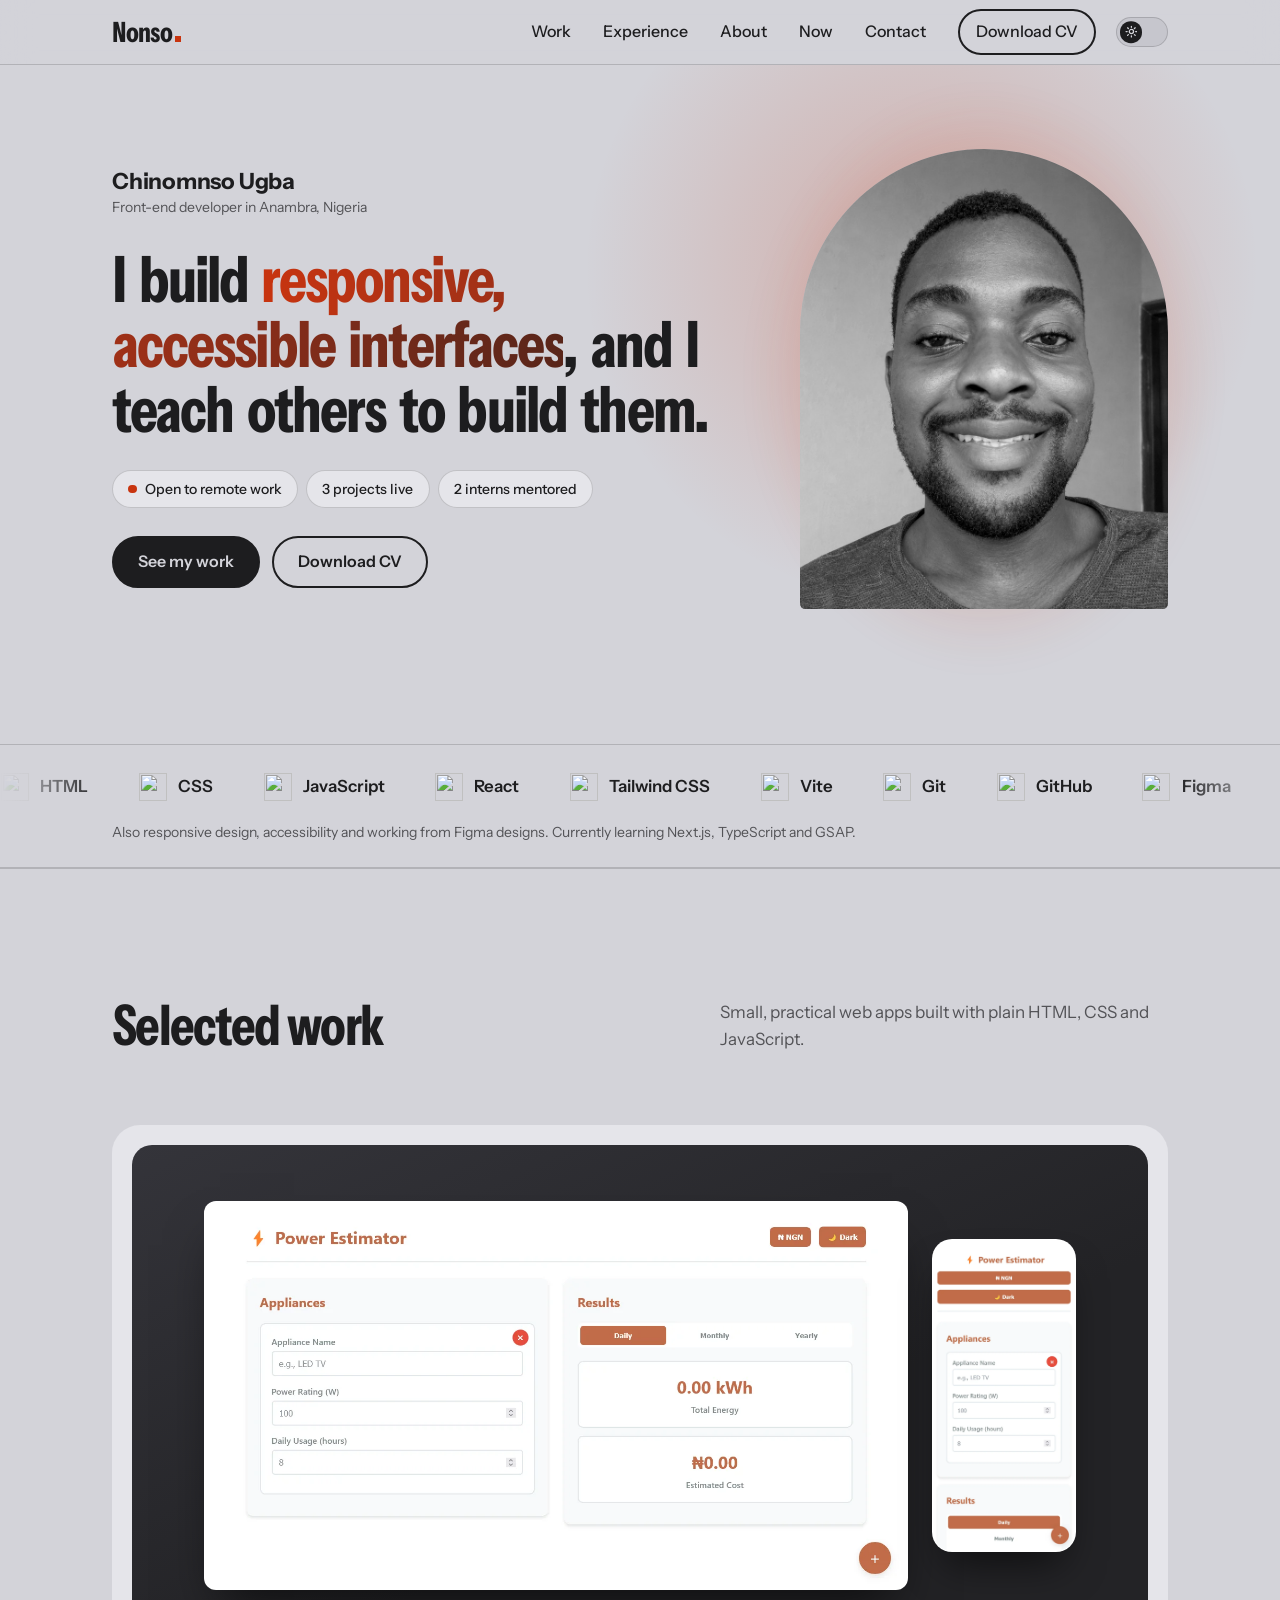
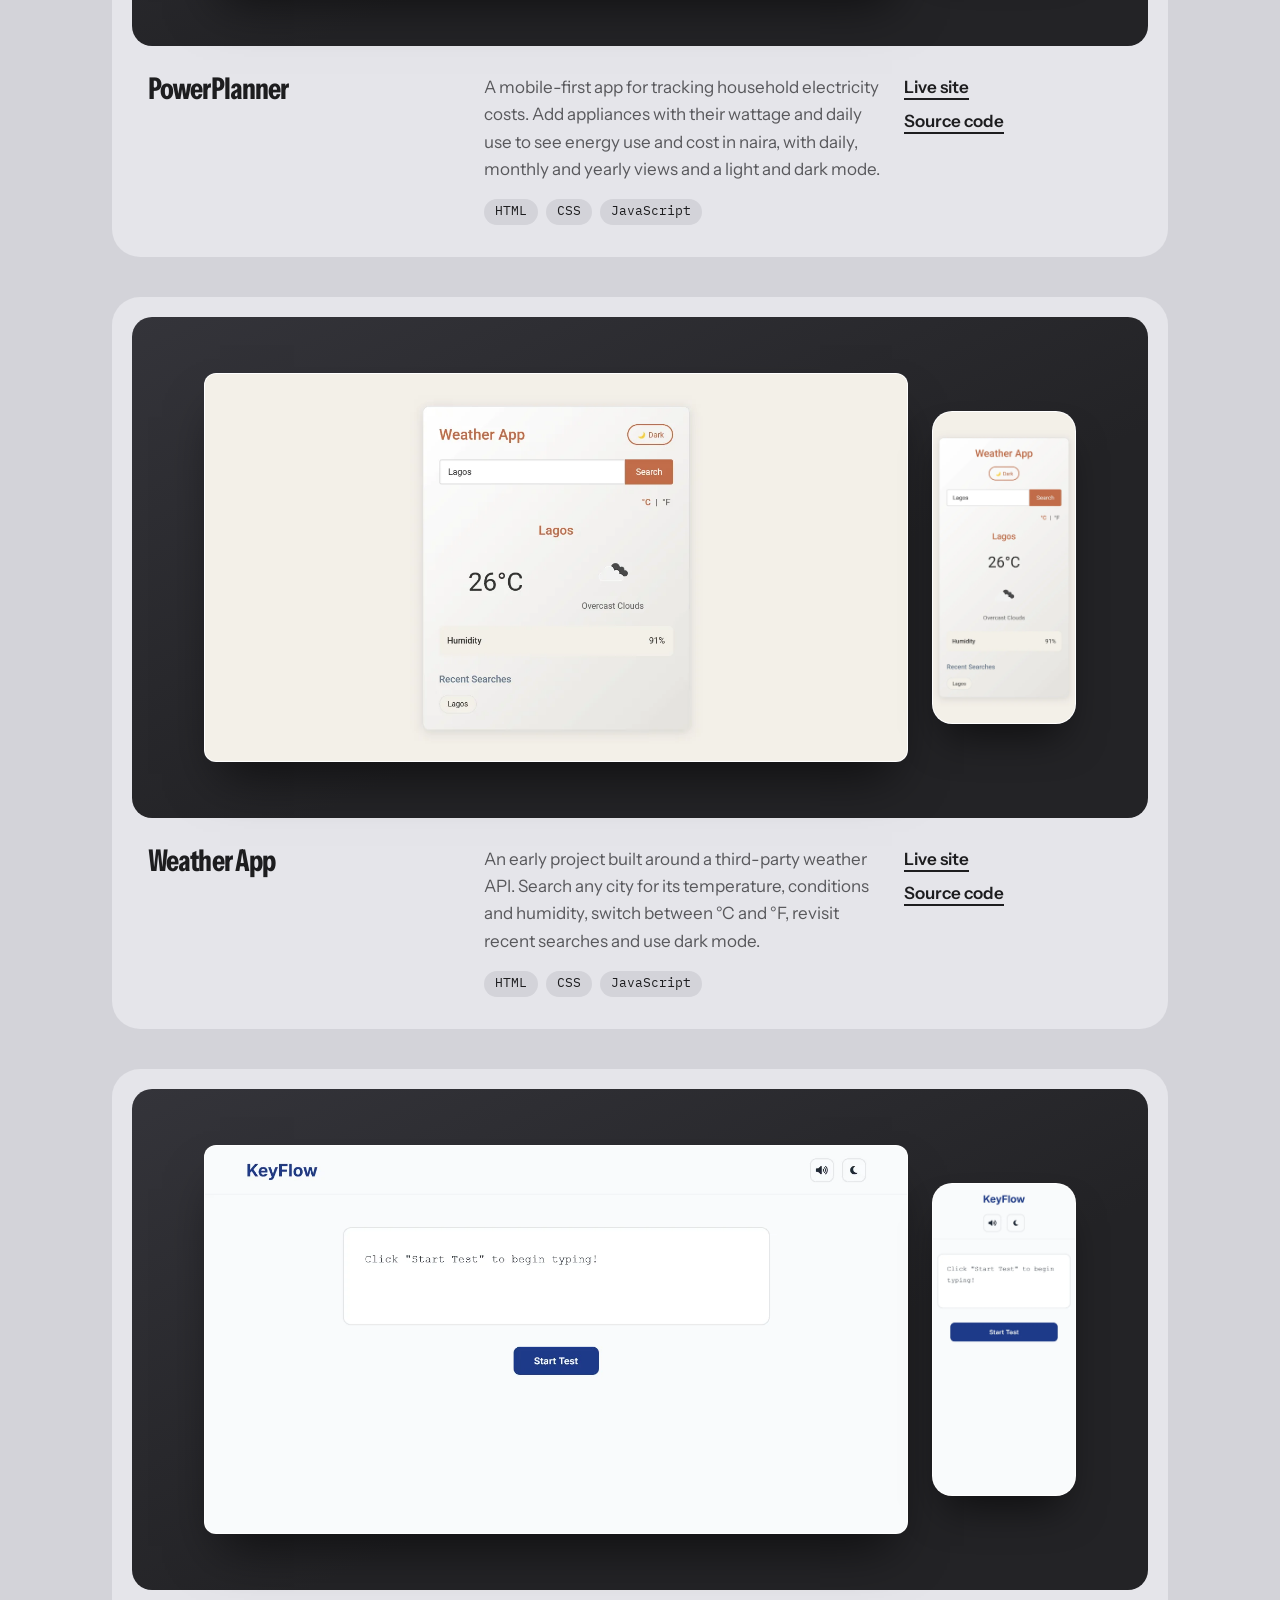
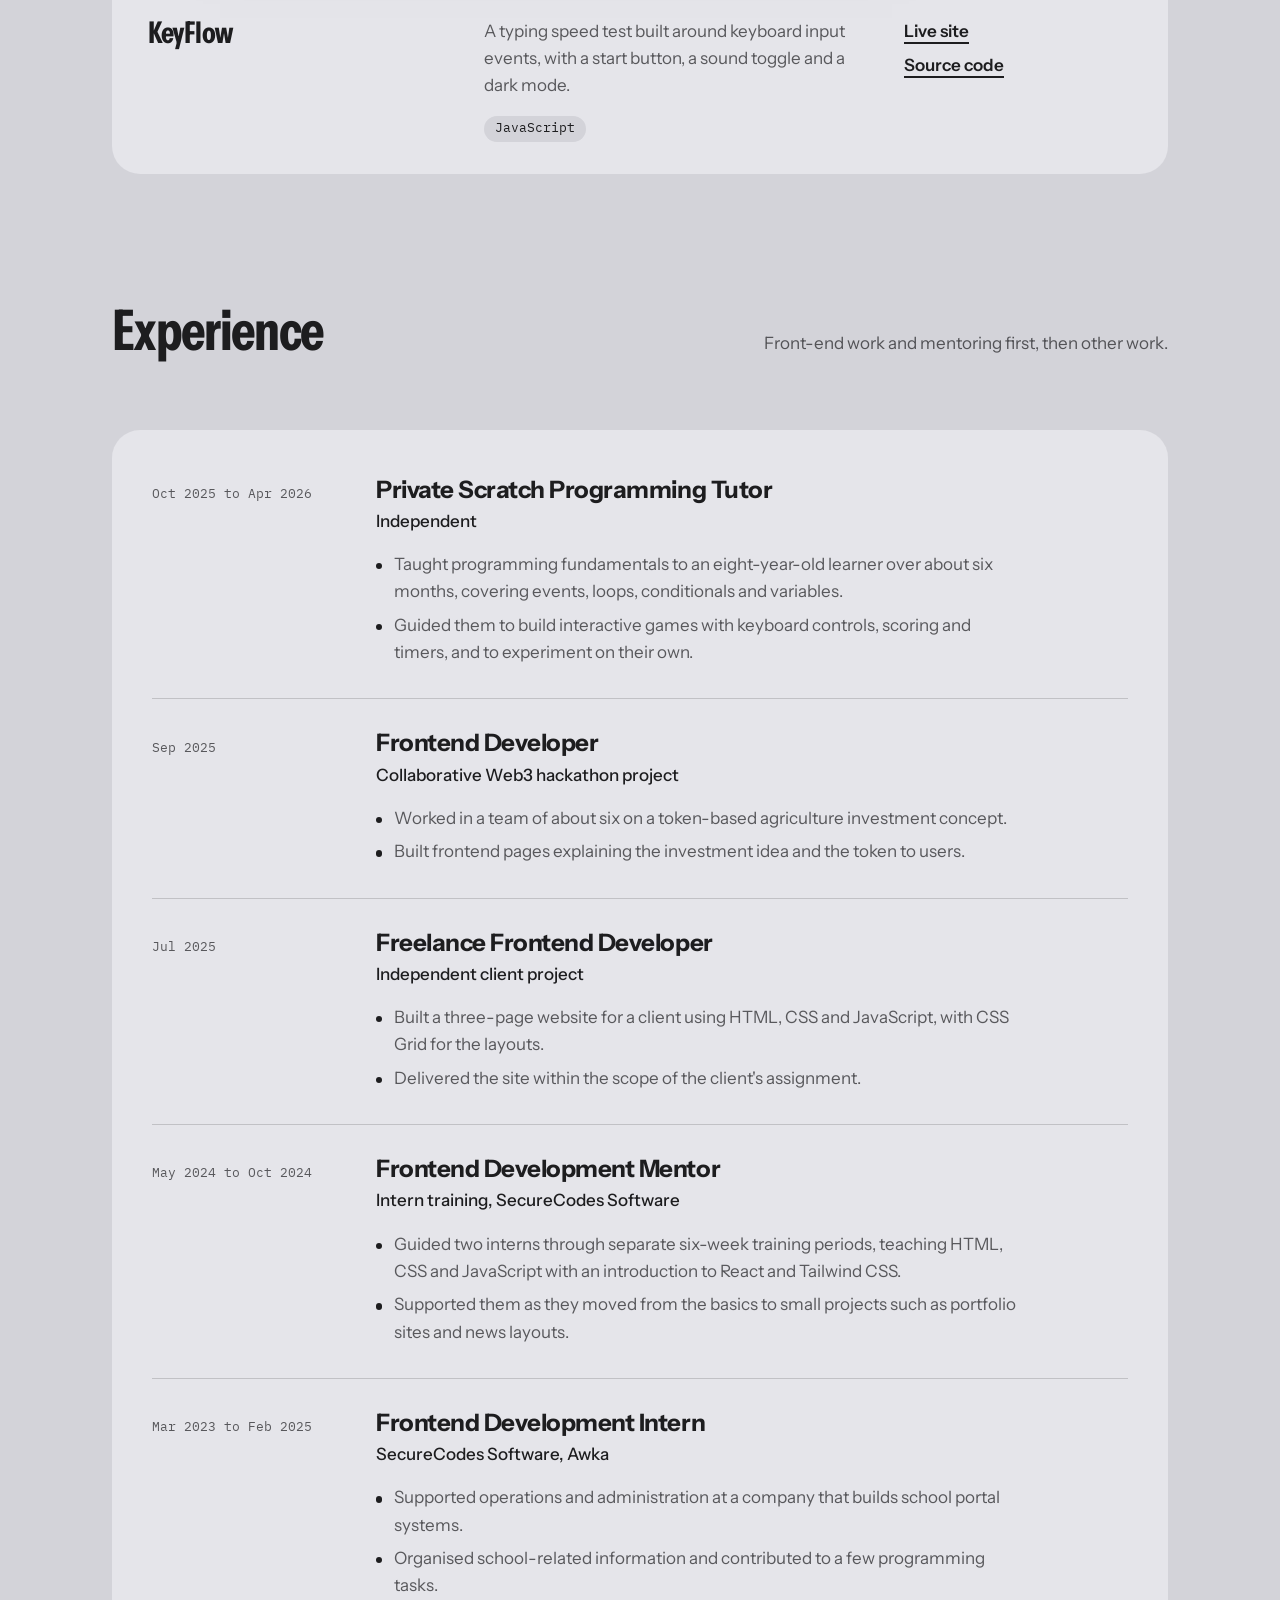
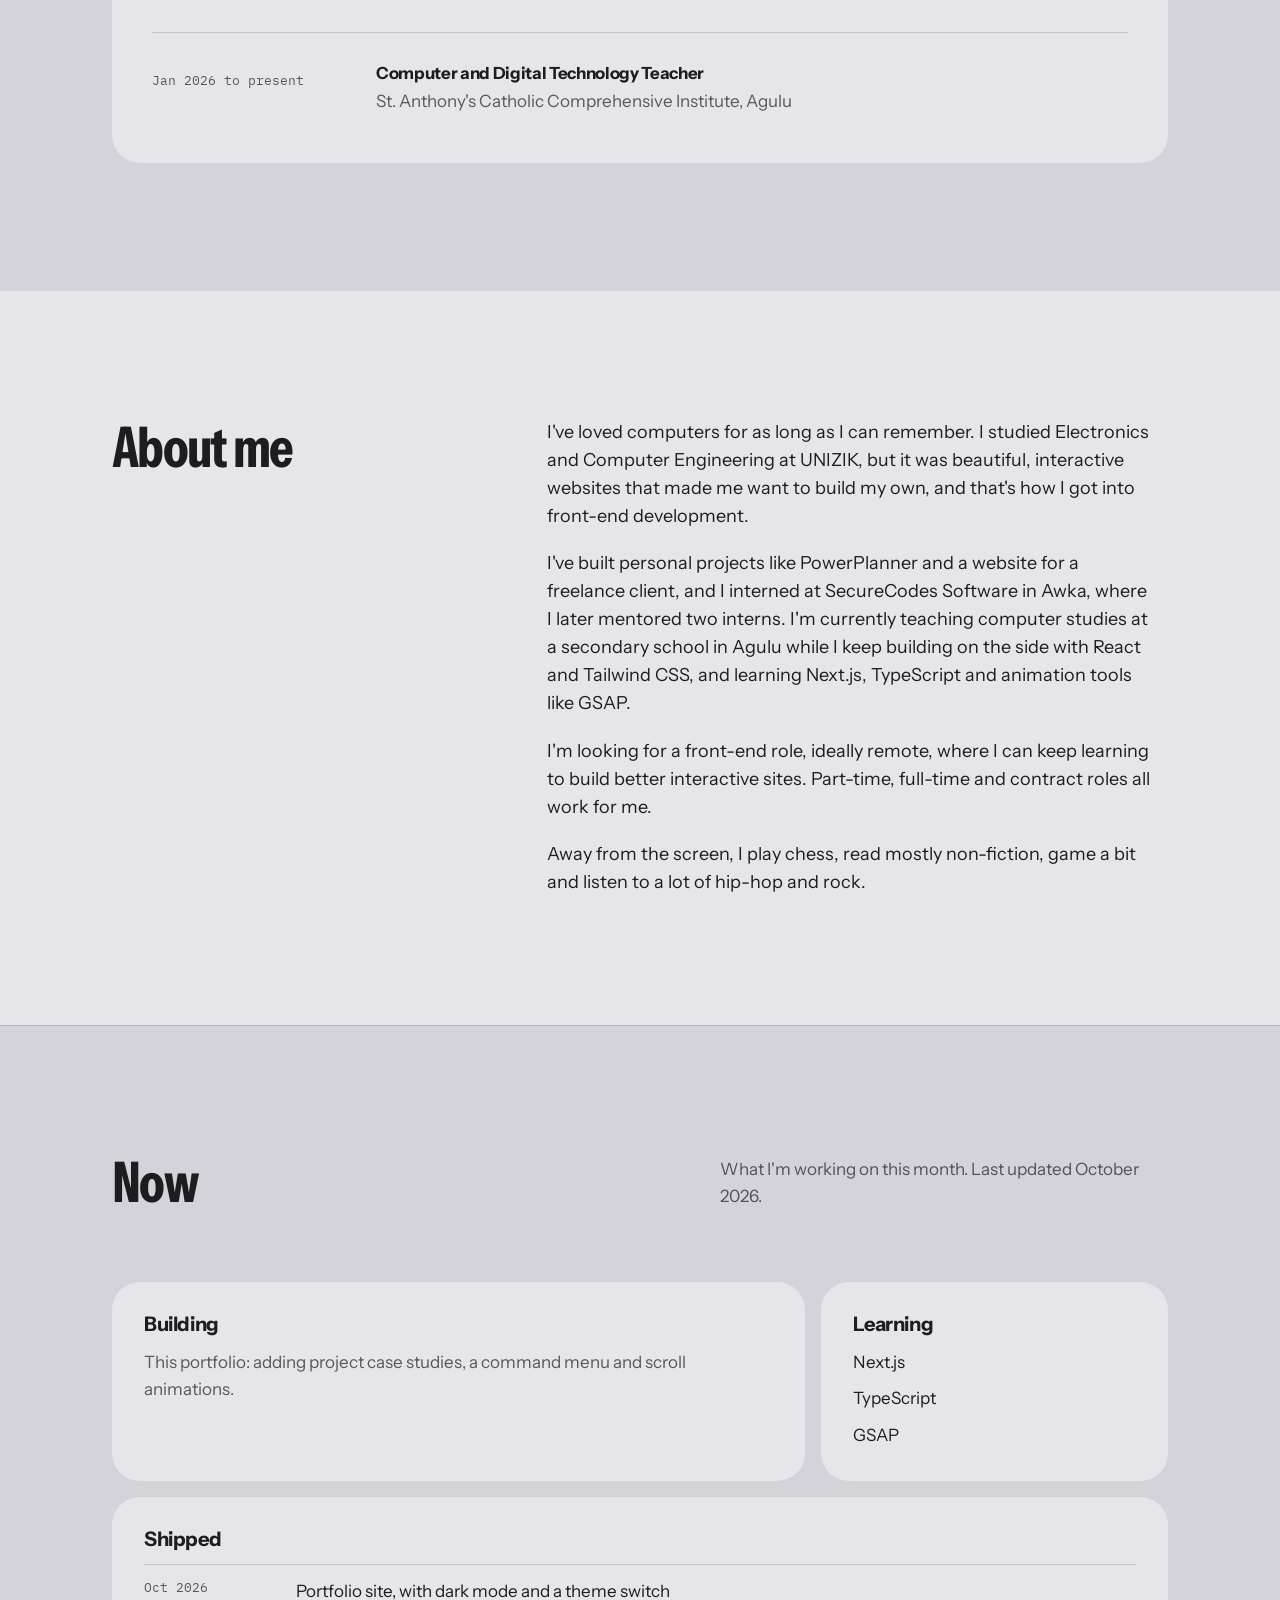
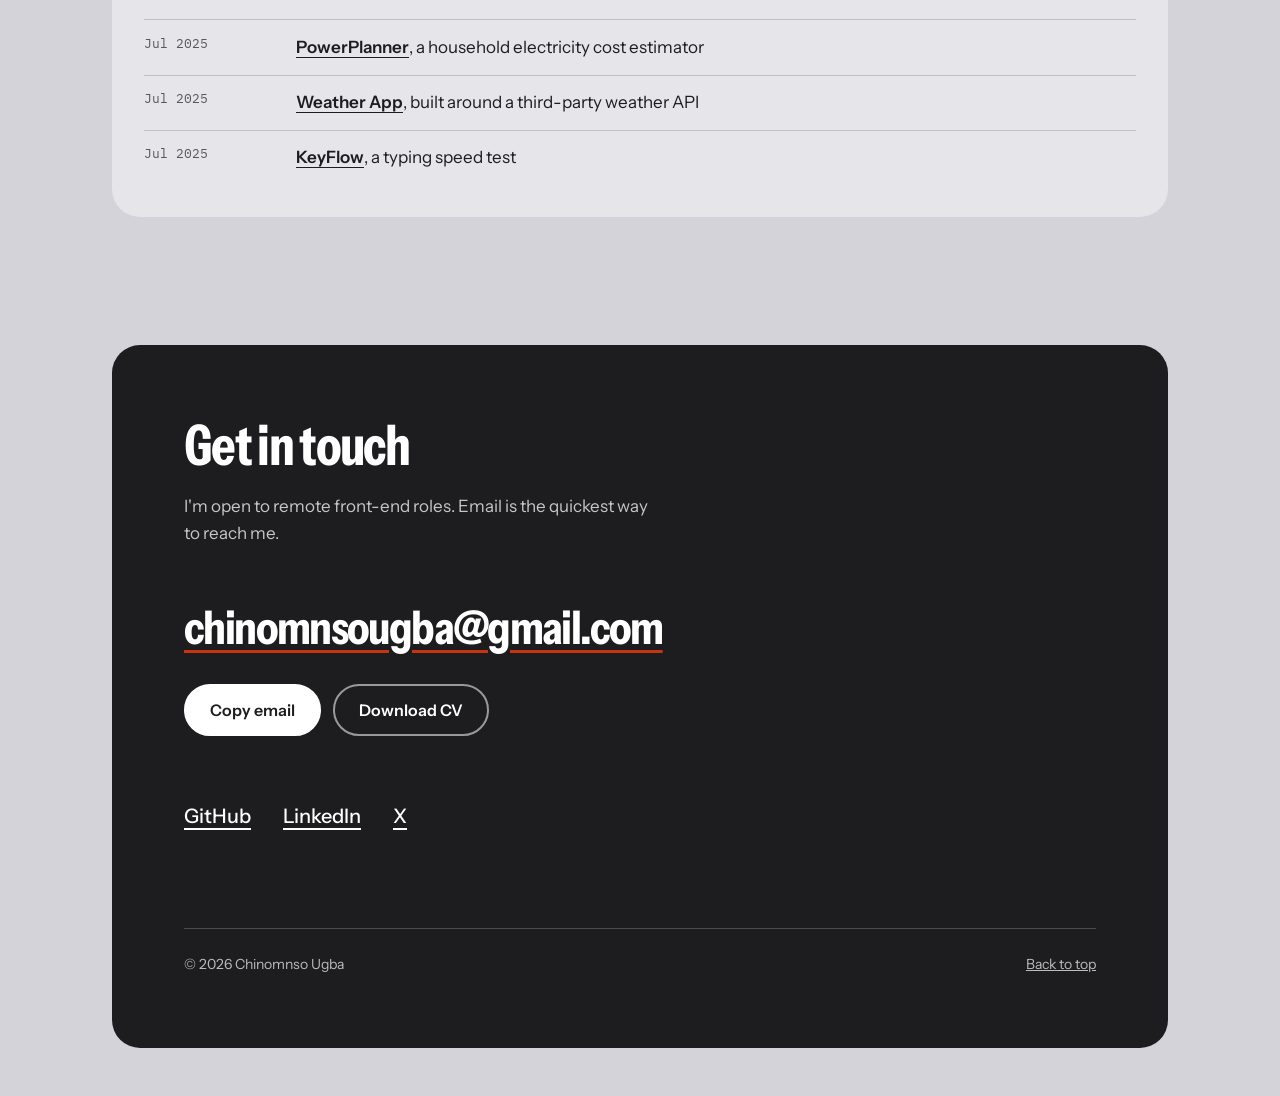
==== commit a447e3dd: "Redesign portfolio UI and enhance animations" ====
--- a/index.html
+++ b/index.html
@@ -5,7 +5,7 @@
   <meta name="viewport" content="width=device-width, initial-scale=1">
   <title>Chinomnso Ugba | Front-end developer</title>
   <meta name="description" content="Chinomnso Ugba is a front-end developer based in Anambra, Nigeria, open to remote work.">
-  <meta name="theme-color" content="#f5f5f7">
+  <meta name="theme-color" content="#d3d3d9">
   <meta name="color-scheme" content="light dark">
   <!-- Sets the theme before the page paints, so there is no flash -->
   <script>
@@ -14,6 +14,7 @@
       try { saved = localStorage.getItem("theme"); } catch (e) {}
       var dark = saved ? saved === "dark" : window.matchMedia("(prefers-color-scheme: dark)").matches;
       document.documentElement.dataset.theme = dark ? "dark" : "light";
+      document.documentElement.classList.add("js");
     })();
   </script>
   <link rel="icon" href="assets/favicon.svg" type="image/svg+xml">
@@ -41,6 +42,7 @@
           <li><a href="#work">Work</a></li>
           <li><a href="#experience">Experience</a></li>
           <li><a href="#about">About</a></li>
+          <li><a href="#now">Now</a></li>
           <li><a href="#contact">Contact</a></li>
           <li><a class="nav-cv" href="assets/Chinomnso-Ugba-CV.pdf" download>Download CV</a></li>
         </ul>
@@ -59,44 +61,76 @@
   </header>
 
   <main id="main">
-    <!-- Hero: type only -->
+    <!-- Hero -->
     <section class="hero" id="top">
-      <div class="wrap">
-        <div class="hero-top">
-          <h1 class="hero-name" aria-label="Chinomnso Ugba">
-            <span class="line"><span>Chinomnso</span></span>
-            <span class="line"><span>Ugba</span></span>
-          </h1>
-
-          <ul class="hero-meta">
-            <li>Front-end developer</li>
-            <li>Anambra, Nigeria</li>
-            <li class="status"><span class="status-dot" aria-hidden="true"></span>Open to remote work</li>
-          </ul>
-        </div>
-
-        <div class="hero-lower">
-          <p class="hero-intro">
-            I turn designs into clean, responsive websites. I've mentored new developers, taught programming to students of different ages, and I'm looking for a junior front-end role.
-          </p>
-          <div class="hero-actions">
-            <a class="btn btn-solid" href="#work">See my work</a>
-            <a class="btn btn-outline" href="assets/Chinomnso-Ugba-CV.pdf" download>Download CV</a>
-          </div>
-        </div>
-      </div>
+      <!-- The glow follows the mouse (see js/main.js) -->
+      <div class="hero-glow" aria-hidden="true"></div>
+
+      <div class="wrap hero-grid">
+        <div class="hero-id" style="--i:0">
+          <h1 class="hero-name">Chinomnso Ugba</h1>
+          <p class="hero-role">Front-end developer in Anambra, Nigeria</p>
+        </div>
+
+        <p class="hero-headline" style="--i:1">I build <em>responsive, accessible interfaces</em>, and I teach others to build them.</p>
+
+        <ul class="chips" style="--i:2">
+          <li class="chip"><span class="status-dot" aria-hidden="true"></span>Open to remote work</li>
+          <li class="chip">3 projects live</li>
+          <li class="chip">2 interns mentored</li>
+        </ul>
+
+        <div class="hero-actions" style="--i:3">
+          <a class="btn btn-solid" href="#work">See my work</a>
+          <a class="btn btn-outline" href="assets/Chinomnso-Ugba-CV.pdf" download>Download CV</a>
+        </div>
+
+        <figure class="hero-photo" style="--i:2">
+          <!-- Replace assets/portrait.jpg with your new photo (4:5 ratio works best). It is shown in black and white. -->
+          <img src="assets/portrait.jpg" alt="Portrait of Chinomnso Ugba" width="800" height="1000" fetchpriority="high" onerror="this.remove()">
+        </figure>
+      </div>
+    </section>
+
+    <!-- Skills strip -->
+    <section class="strip" aria-label="Skills">
+      <div class="marquee">
+        <ul class="marquee-track">
+            <li class="skill"><img src="assets/icons/html5.svg" alt="" width="28" height="28" loading="lazy"><span>HTML</span></li>
+            <li class="skill"><img src="assets/icons/css3.svg" alt="" width="28" height="28" loading="lazy"><span>CSS</span></li>
+            <li class="skill"><img src="assets/icons/javascript.svg" alt="" width="28" height="28" loading="lazy"><span>JavaScript</span></li>
+            <li class="skill"><img src="assets/icons/react.svg" alt="" width="28" height="28" loading="lazy"><span>React</span></li>
+            <li class="skill"><img src="assets/icons/tailwindcss.svg" alt="" width="28" height="28" loading="lazy"><span>Tailwind CSS</span></li>
+            <li class="skill"><img src="assets/icons/vite.svg" alt="" width="28" height="28" loading="lazy"><span>Vite</span></li>
+            <li class="skill"><img src="assets/icons/git.svg" alt="" width="28" height="28" loading="lazy"><span>Git</span></li>
+            <li class="skill skill--mono"><img src="assets/icons/github.svg" alt="" width="28" height="28" loading="lazy"><span>GitHub</span></li>
+            <li class="skill"><img src="assets/icons/figma.svg" alt="" width="28" height="28" loading="lazy"><span>Figma</span></li>
+        </ul>
+        <ul class="marquee-track" aria-hidden="true">
+            <li class="skill"><img src="assets/icons/html5.svg" alt="" width="28" height="28" loading="lazy"><span>HTML</span></li>
+            <li class="skill"><img src="assets/icons/css3.svg" alt="" width="28" height="28" loading="lazy"><span>CSS</span></li>
+            <li class="skill"><img src="assets/icons/javascript.svg" alt="" width="28" height="28" loading="lazy"><span>JavaScript</span></li>
+            <li class="skill"><img src="assets/icons/react.svg" alt="" width="28" height="28" loading="lazy"><span>React</span></li>
+            <li class="skill"><img src="assets/icons/tailwindcss.svg" alt="" width="28" height="28" loading="lazy"><span>Tailwind CSS</span></li>
+            <li class="skill"><img src="assets/icons/vite.svg" alt="" width="28" height="28" loading="lazy"><span>Vite</span></li>
+            <li class="skill"><img src="assets/icons/git.svg" alt="" width="28" height="28" loading="lazy"><span>Git</span></li>
+            <li class="skill skill--mono"><img src="assets/icons/github.svg" alt="" width="28" height="28" loading="lazy"><span>GitHub</span></li>
+            <li class="skill"><img src="assets/icons/figma.svg" alt="" width="28" height="28" loading="lazy"><span>Figma</span></li>
+        </ul>
+      </div>
+      <p class="wrap strip-note" data-reveal>Also responsive design, accessibility and working from Figma designs. Currently learning Next.js, TypeScript and GSAP.</p>
     </section>
 
     <!-- Work -->
     <section class="section section--work" id="work" aria-labelledby="work-title">
       <div class="wrap">
-        <div class="section-head">
+        <div class="section-head" data-reveal>
           <h2 id="work-title">Selected work</h2>
           <p>Small, practical web apps built with plain HTML, CSS and JavaScript.</p>
         </div>
 
         <ul class="projects">
-          <li class="project">
+          <li class="project" data-reveal>
             <div class="shot">
               <div class="browser">
                 <img src="assets/powerplanner.webp" alt="PowerPlanner on desktop, with an appliance form on the left and energy and cost results on the right" width="1315" height="727" loading="lazy" onerror="this.remove()">
@@ -118,7 +152,7 @@
             </div>
           </li>
 
-          <li class="project">
+          <li class="project" data-reveal>
             <div class="shot">
               <div class="browser">
                 <img src="assets/weather.webp" alt="Weather App on desktop showing the weather in Lagos with a temperature, conditions, humidity and recent searches" width="1315" height="727" loading="lazy" onerror="this.remove()">
@@ -140,7 +174,7 @@
             </div>
           </li>
 
-          <li class="project">
+          <li class="project" data-reveal>
             <div class="shot">
               <div class="browser">
                 <img src="assets/keyflow.webp" alt="KeyFlow typing test on desktop with a start button and a prompt to begin typing" width="1315" height="727" loading="lazy" onerror="this.remove()">
@@ -164,7 +198,7 @@
 
           <!--
           Copy this block for each new project.
-          <li class="project">
+          <li class="project" data-reveal>
             <div class="shot">
               <div class="browser">
                 <img src="assets/PROJECT.webp" alt="PROJECT on desktop" width="1315" height="727" loading="lazy" onerror="this.remove()">
@@ -193,37 +227,24 @@
     <!-- Experience -->
     <section class="section section--experience" id="experience" aria-labelledby="experience-title">
       <div class="wrap">
-        <div class="section-head">
+        <div class="section-head" data-reveal>
           <h2 id="experience-title">Experience</h2>
-          <p>Front-end work, mentoring and teaching.</p>
+          <p>Front-end work and mentoring first, then other work.</p>
         </div>
 
         <ul class="jobs">
-          <li class="job">
-            <p class="job-dates">Jan 2026 to present</p>
-            <div class="job-main">
-              <h3>Computer and Digital Technology Teacher</h3>
-              <p class="job-org">St. Anthony's Catholic Comprehensive Institute, Agulu</p>
-              <ul class="job-points">
-                <li>Teach Computer Studies and Digital Technology to secondary school students through structured lessons and practical examples.</li>
-                <li>Prepare lesson notes, activities and assessments suited to each class's level.</li>
-              </ul>
-            </div>
-          </li>
-
-          <li class="job">
+          <li class="job" data-reveal>
             <p class="job-dates">Oct 2025 to Apr 2026</p>
             <div class="job-main">
               <h3>Private Scratch Programming Tutor</h3>
               <p class="job-org">Independent</p>
               <ul class="job-points">
-                <li>Taught programming fundamentals to a young learner over about six months, covering events, loops, conditionals and variables.</li>
+                <li>Taught programming fundamentals to an eight-year-old learner over about six months, covering events, loops, conditionals and variables.</li>
                 <li>Guided them to build interactive games with keyboard controls, scoring and timers, and to experiment on their own.</li>
               </ul>
             </div>
           </li>
-
-          <li class="job">
+          <li class="job" data-reveal>
             <p class="job-dates">Sep 2025</p>
             <div class="job-main">
               <h3>Frontend Developer</h3>
@@ -235,8 +256,7 @@
               </ul>
             </div>
           </li>
-
-          <li class="job">
+          <li class="job" data-reveal>
             <p class="job-dates">Jul 2025</p>
             <div class="job-main">
               <h3>Freelance Frontend Developer</h3>
@@ -247,8 +267,7 @@
               </ul>
             </div>
           </li>
-
-          <li class="job">
+          <li class="job" data-reveal>
             <p class="job-dates">May 2024 to Oct 2024</p>
             <div class="job-main">
               <h3>Frontend Development Mentor</h3>
@@ -259,8 +278,7 @@
               </ul>
             </div>
           </li>
-
-          <li class="job">
+          <li class="job" data-reveal>
             <p class="job-dates">Mar 2023 to Feb 2025</p>
             <div class="job-main">
               <h3>Frontend Development Intern</h3>
@@ -269,6 +287,14 @@
                 <li>Supported operations and administration at a company that builds school portal systems.</li>
                 <li>Organised school-related information and contributed to a few programming tasks.</li>
               </ul>
+            </div>
+          </li>
+
+          <li class="job job--minor" data-reveal>
+            <p class="job-dates">Jan 2026 to present</p>
+            <div class="job-main">
+              <h3>Computer and Digital Technology Teacher</h3>
+              <p class="job-org">St. Anthony's Catholic Comprehensive Institute, Agulu</p>
             </div>
           </li>
         </ul>
@@ -278,58 +304,56 @@
     <!-- About -->
     <section class="section section--about" id="about" aria-labelledby="about-title">
       <div class="wrap about-grid">
-        <figure class="portrait">
-          <svg class="portrait-fallback" viewBox="0 0 100 125" aria-hidden="true" focusable="false">
-            <circle cx="50" cy="48" r="18"/>
-            <path d="M14 125C14 90 32 76 50 76s36 14 36 49z"/>
-          </svg>
-          <!-- Add your photo as assets/portrait.jpg (4:5 ratio works best). It is shown in black and white. -->
-          <img src="assets/portrait.jpg" alt="Portrait of Chinomnso Ugba" width="800" height="1000" onerror="this.remove()">
-        </figure>
-
-        <div class="about-content">
-          <h2 id="about-title">About me</h2>
-          <div class="about-text">
-            <!-- Edited from the dictated draft. See the notes in the chat about the lines marked TODO. -->
-            <p>
-              I've loved computers for as long as I can remember. I studied Electronics and Computer Engineering at UNIZIK, but it was beautiful, interactive websites that made me want to build my own, and that's how I got into front-end development.
-            </p>
-            <p>
-              I've built personal projects like PowerPlanner and a website for a freelance client, and I interned at SecureCodes Software in Awka, where I later mentored two interns. Since January 2026 I've also taught Computer Studies and Digital Technology to secondary school students, from JS1 to SS3. It's outside coding, but it gives me hands-on experience and sharpens my wider computer skills. I keep building on the side and growing my front-end skills with React, Tailwind CSS and GSAP.
-            </p>
-            <!-- TODO: add "and on-site roles in Lagos" here if you confirm that -->
-            <p>
-              I'm looking for a front-end role, ideally remote, where I can keep learning to build better interactive sites. Part-time, full-time and contract roles all work for me.
-            </p>
-            <p>
-              Away from the screen, I play chess, read mostly non-fiction, game a bit and listen to a lot of hip-hop and rock.
-            </p>
-          </div>
-
-          <div class="about-lists">
-            <div class="about-block">
-              <h3>Comfortable with</h3>
-              <ul class="plain-list">
-                <li>HTML</li>
-                <li>CSS and CSS Grid</li>
-                <li>JavaScript</li>
-                <li>Responsive design</li>
-                <li>Git and GitHub</li>
-                <li>React</li>
-                <li>Tailwind CSS</li>
-              </ul>
-            </div>
-
-            <div class="about-block">
-              <h3>Still learning</h3>
-              <ul class="plain-list">
-                <li>GSAP</li>
-                <li>TypeScript</li>
-                <li>Next.js</li>
-                
-              </ul>
-            </div>
-          </div>
+        <h2 id="about-title">About me</h2>
+        <div class="about-text" data-reveal>
+          <p>
+            I've loved computers for as long as I can remember. I studied Electronics and Computer Engineering at UNIZIK, but it was beautiful, interactive websites that made me want to build my own, and that's how I got into front-end development.
+          </p>
+          <p>
+            I've built personal projects like PowerPlanner and a website for a freelance client, and I interned at SecureCodes Software in Awka, where I later mentored two interns. I'm currently teaching computer studies at a secondary school in Agulu while I keep building on the side with React and Tailwind CSS, and learning Next.js, TypeScript and animation tools like GSAP.
+          </p>
+          <p>
+            I'm looking for a front-end role, ideally remote, where I can keep learning to build better interactive sites. Part-time, full-time and contract roles all work for me.
+          </p>
+          <p>
+            Away from the screen, I play chess, read mostly non-fiction, game a bit and listen to a lot of hip-hop and rock.
+          </p>
+        </div>
+      </div>
+    </section>
+
+    <!-- Now: update this once a month. Change the text, the date below, and add a line to "Shipped". -->
+    <section class="section section--now" id="now" aria-labelledby="now-title">
+      <div class="wrap">
+        <div class="section-head" data-reveal>
+          <h2 id="now-title">Now</h2>
+          <p>What I'm working on this month. <time datetime="2026-10">Last updated October 2026.</time></p>
+        </div>
+
+        <div class="now-grid">
+          <article class="now-card now-card--wide" data-reveal>
+            <h3>Building</h3>
+            <p>This portfolio: adding project case studies, a command menu and scroll animations.</p>
+          </article>
+
+          <article class="now-card" data-reveal>
+            <h3>Learning</h3>
+            <ul class="plain-list">
+              <li>Next.js</li>
+              <li>TypeScript</li>
+              <li>GSAP</li>
+            </ul>
+          </article>
+
+          <article class="now-card now-card--full" data-reveal>
+            <h3>Shipped</h3>
+            <ul class="shipped">
+              <li><time class="shipped-date" datetime="2026-10">Oct 2026</time><span>Portfolio site, with dark mode and a theme switch</span></li>
+              <li><time class="shipped-date" datetime="2025-07">Jul 2025</time><span><a href="https://power-manager-one.vercel.app/" target="_blank" rel="noopener">PowerPlanner<span class="sr-only"> (opens in a new tab)</span></a>, a household electricity cost estimator</span></li>
+              <li><time class="shipped-date" datetime="2025-07">Jul 2025</time><span><a href="https://chinomnso-ugba.github.io/Weather-App/" target="_blank" rel="noopener">Weather App<span class="sr-only"> (opens in a new tab)</span></a>, built around a third-party weather API</span></li>
+              <li><time class="shipped-date" datetime="2025-07">Jul 2025</time><span><a href="https://chinomnso-ugba.github.io/Typing-Speed-App/" target="_blank" rel="noopener">KeyFlow<span class="sr-only"> (opens in a new tab)</span></a>, a typing speed test</span></li>
+            </ul>
+          </article>
         </div>
       </div>
     </section>
@@ -338,7 +362,7 @@
     <section class="section section--contact" id="contact" aria-labelledby="contact-title">
       <div class="wrap">
         <h2 id="contact-title">Get in touch</h2>
-        <p class="contact-lead">I'm open to remote front-end roles. Email me let's connect.</p>
+        <p class="contact-lead">I'm open to remote front-end roles. Email is the quickest way to reach me.</p>
 
         <p class="contact-email">
           <a href="mailto:chinomnsougba@gmail.com">chinomnsougba@gmail.com</a>
--- a/css/style.css
+++ b/css/style.css
@@ -4,19 +4,19 @@
    Greys are only tints of ink (ink at lower opacity).
    ========================================================== */
 :root {
-  --paper: #f5f5f7;
-  --paper-2: #ebebed; /* paper, slightly darker */
-  --surface: #ffffff; /* cards and the About band */
+  --paper: #d3d3d9;
+  --paper-2: #c6c6cd; /* paper, slightly darker */
+  --surface: #e5e5ea; /* cards and bands, a soft ash instead of white */
   --ink: #1d1d1f;
-  --accent: #d63a16;
+  --accent: #c8340f;
 
   --line: rgba(29, 29, 31, 0.18);
   --muted: rgba(29, 29, 31, 0.7);
 
   /* Surfaces that change with the theme */
-  --header-bg: rgba(245, 245, 247, 0.8);
-  --header-bg-scrolled: rgba(214, 214, 219, 0.88);
-  --nav-bg-scrolled: #dedee2;
+  --header-bg: rgba(211, 211, 217, 0.85);
+  --header-bg-scrolled: rgba(176, 176, 186, 0.95);
+  --nav-bg-scrolled: #b3b3bc;
   --panel: #232326; /* dark stage behind the project screenshots */
   --panel-hi: #34343a;
   --panel-line: rgba(255, 255, 255, 0.14);
@@ -434,93 +434,113 @@
 }
 
 /* ==========================================================
-   Hero: the name is the design
+   Hero: photo, headline, proof chips
+   On phones the photo sits beside the name; from 56rem it is large.
    ========================================================== */
 .hero {
-  padding-top: clamp(2.5rem, 6vw, 5rem);
-  padding-bottom: var(--section-y);
-}
-
-.hero-top {
   position: relative;
-}
+  overflow: hidden;
+  isolation: isolate;
+  padding-block: clamp(2.5rem, 6vw, 5rem) var(--section-y);
+}
+
+/* Soft accent glow. js/main.js moves --mx and --my with the pointer */
+.hero-glow {
+  position: absolute;
+  inset: 0;
+  z-index: -1;
+  pointer-events: none;
+  background: radial-gradient(
+    34rem circle at var(--mx, 72%) var(--my, 30%),
+    color-mix(in srgb, var(--accent) 24%, transparent),
+    transparent 62%
+  );
+}
+
+.hero-grid {
+  display: grid;
+  grid-template-columns: 7rem 1fr;
+  grid-template-areas:
+    "photo id"
+    "headline headline"
+    "chips chips"
+    "actions actions";
+  gap: 1.5rem 1.25rem;
+  align-items: center;
+}
+
+.hero-grid > * {
+  animation: fade-up 0.85s cubic-bezier(0.2, 0.7, 0.2, 1) both;
+  animation-delay: calc(var(--i, 0) * 110ms);
+}
+
+@keyframes fade-up {
+  from {
+    opacity: 0;
+    transform: translateY(18px);
+  }
+}
+
+.hero-id { grid-area: id; }
+.hero-headline { grid-area: headline; }
+.chips { grid-area: chips; }
+.hero-actions { grid-area: actions; }
+.hero-photo { grid-area: photo; }
 
 .hero-name {
-  font-size: clamp(3.25rem, 12.5vw, 8.5rem);
-  line-height: 0.9;
-  letter-spacing: -0.045em;
-}
-
-.hero-name .line {
-  display: block;
-  overflow: hidden;
-  padding-bottom: 0.12em;
-  margin-bottom: -0.12em;
-}
-
-.hero-name .line > span {
-  display: block;
-  transform: translateY(105%);
-  animation: rise 0.9s cubic-bezier(0.2, 0.7, 0.2, 1) forwards;
-}
-
-.hero-name .line:nth-child(2) > span {
-  animation-delay: 0.12s;
-}
-
-@keyframes rise {
-  to {
-    transform: none;
-  }
-}
-
-/* Small details sit in the empty space beside "Ugba" on wide screens */
-.hero-meta {
-  display: grid;
-  gap: 0.25rem;
-  width: 13.5rem;
-  margin-top: 2rem;
-  padding-top: 0.75rem;
-  border-top: 2px solid var(--ink);
+  font-size: 1.25rem;
+  font-variation-settings: "wdth" 100;
+  letter-spacing: -0.01em;
+}
+
+.hero-role {
+  margin-top: 0.25rem;
+  color: var(--muted);
+  font-size: var(--text-sm);
+}
+
+.hero-headline {
+  max-width: 17em;
+  font-size: clamp(2rem, 6.2vw, 4rem);
+  font-weight: 700;
+  font-variation-settings: "wdth" 75;
+  line-height: 1.02;
+  letter-spacing: -0.03em;
+  word-spacing: 0.1em;
+}
+
+.hero-headline em {
+  font-style: normal;
+  color: var(--accent);
+  background: linear-gradient(90deg, var(--accent), color-mix(in srgb, var(--accent) 35%, var(--ink)));
+  -webkit-background-clip: text;
+  background-clip: text;
+  -webkit-text-fill-color: transparent;
+}
+
+.chips {
+  display: flex;
+  flex-wrap: wrap;
+  gap: 0.5rem;
+}
+
+.chip {
+  display: inline-flex;
+  align-items: center;
+  gap: 0.5rem;
+  padding: 0.4rem 0.95rem;
+  border: 1px solid var(--line);
+  border-radius: 999px;
+  background: var(--surface);
+  font-size: var(--text-sm);
   font-weight: 500;
 }
 
-.status {
-  display: flex;
-  align-items: center;
-  gap: 0.6rem;
-}
-
 .status-dot {
-  width: 0.6rem;
-  height: 0.6rem;
+  width: 0.55rem;
+  height: 0.55rem;
   border-radius: 50%;
   background: var(--accent);
-}
-
-@media (min-width: 72rem) {
-  .hero-meta {
-    position: absolute;
-    right: 0;
-    bottom: 1.25rem;
-    margin-top: 0;
-  }
-}
-
-.hero-lower {
-  display: grid;
-  gap: 2rem;
-  margin-top: clamp(3rem, 7vw, 5.5rem);
-  padding-top: clamp(1.75rem, 4vw, 2.75rem);
-  border-top: 1px solid var(--line);
-}
-
-.hero-intro {
-  max-width: 38rem;
-  font-size: var(--text-intro);
-  font-weight: 500;
-  line-height: 1.3;
-  letter-spacing: -0.015em;
 }
 
 .hero-actions {
@@ -529,11 +549,60 @@
   gap: 0.75rem;
 }
 
+.hero-photo {
+  position: relative;
+  z-index: 0;
+  width: 7rem;
+  margin: 0;
+  aspect-ratio: 4 / 5;
+  border-radius: 999px 999px 1rem 1rem;
+  background: var(--paper-2);
+}
+
+.hero-photo img {
+  width: 100%;
+  height: 100%;
+  object-fit: cover;
+  object-position: 50% 25%;
+  border-radius: inherit;
+  filter: grayscale(1) contrast(1.05);
+}
+
+/* Accent glow behind the photo */
+.hero-photo::before {
+  content: "";
+  position: absolute;
+  inset: -12%;
+  z-index: -1;
+  border-radius: 50%;
+  background: radial-gradient(closest-side, color-mix(in srgb, var(--accent) 42%, transparent), transparent);
+  filter: blur(14px);
+}
+
 @media (min-width: 56rem) {
-  .hero-lower {
-    grid-template-columns: 1fr auto;
-    align-items: end;
-    gap: 3rem;
+  .hero-grid {
+    grid-template-columns: minmax(0, 1.3fr) minmax(0, 0.8fr);
+    grid-template-rows: 1fr repeat(4, auto) 1fr;
+    grid-template-areas:
+      ". photo"
+      "id photo"
+      "headline photo"
+      "chips photo"
+      "actions photo"
+      ". photo";
+    gap: 1.75rem 4rem;
+    align-items: start;
+  }
+
+  .hero-name {
+    font-size: 1.4rem;
+  }
+
+  .hero-photo {
+    width: min(100%, 23rem);
+    justify-self: end;
+    align-self: center;
+    border-radius: 999px 999px var(--radius-lg) var(--radius-lg);
   }
 }
 
@@ -882,6 +951,18 @@
   gap: 2rem;
 }
 
+.plain-list--cols {
+  grid-template-columns: repeat(auto-fit, minmax(11rem, 1fr));
+  gap: 0.6rem 1.5rem;
+}
+
+.learning-note {
+  padding-top: 0.75rem;
+  border-top: 1px solid var(--line);
+  color: var(--muted);
+  font-size: var(--text-sm);
+}
+
 .about-block {
   display: grid;
   gap: 1rem;
@@ -905,13 +986,6 @@
 .plain-list strong {
   display: block;
   font-weight: 600;
-}
-
-@media (min-width: 40rem) {
-  .about-lists {
-    grid-template-columns: 1fr 1fr;
-    gap: 2rem 2.5rem;
-  }
 }
 
 @media (min-width: 56rem) {
@@ -1048,3 +1122,184 @@
     transition: none;
   }
 }
+
+/* ==========================================================
+   Skills strip: slow marquee with logos
+   ========================================================== */
+.strip {
+  padding-block: 1.75rem 1.5rem;
+  border-block: 1px solid var(--line);
+}
+
+.marquee {
+  display: flex;
+  overflow: hidden;
+  -webkit-mask-image: linear-gradient(90deg, transparent, #000 8%, #000 92%, transparent);
+  mask-image: linear-gradient(90deg, transparent, #000 8%, #000 92%, transparent);
+}
+
+.marquee-track {
+  display: flex;
+  flex: none;
+  align-items: center;
+  justify-content: space-around;
+  gap: 3rem;
+  min-width: 100%;
+  padding-right: 3rem;
+  animation: marquee 34s linear infinite;
+}
+
+.marquee:hover .marquee-track {
+  animation-play-state: paused;
+}
+
+@keyframes marquee {
+  to {
+    transform: translateX(-100%);
+  }
+}
+
+.skill {
+  display: flex;
+  align-items: center;
+  gap: 0.7rem;
+  font-size: 1.05rem;
+  font-weight: 600;
+  white-space: nowrap;
+}
+
+.skill img {
+  width: 1.75rem;
+  height: 1.75rem;
+}
+
+:root[data-theme="dark"] .skill--mono img {
+  filter: invert(1);
+}
+
+.strip-note {
+  margin-top: 1.25rem;
+  color: var(--muted);
+  font-size: var(--text-sm);
+}
+
+/* ==========================================================
+   Now
+   ========================================================== */
+.section--now {
+  border-top: 1px solid var(--line);
+}
+
+.now-grid {
+  display: grid;
+  gap: 1rem;
+}
+
+.now-card {
+  display: grid;
+  gap: 0.9rem;
+  align-content: start;
+  padding: clamp(1.25rem, 3vw, 2rem);
+  border-radius: var(--radius-lg);
+  background: var(--surface);
+}
+
+.now-card h3 {
+  font-size: 1.25rem;
+  font-variation-settings: "wdth" 100;
+  letter-spacing: -0.02em;
+}
+
+.now-card p {
+  color: var(--muted);
+}
+
+.shipped {
+  display: grid;
+}
+
+.shipped li {
+  display: grid;
+  gap: 0.15rem;
+  padding-block: 0.85rem;
+  border-top: 1px solid var(--line);
+}
+
+.shipped-date {
+  font-family: var(--mono);
+  font-size: 0.8125rem;
+  color: var(--muted);
+}
+
+.shipped a {
+  font-weight: 600;
+  text-underline-offset: 0.25em;
+}
+
+.shipped a:hover {
+  color: var(--accent);
+}
+
+@media (min-width: 48rem) {
+  .now-grid {
+    grid-template-columns: 2fr 1fr;
+  }
+
+  .now-card--full {
+    grid-column: 1 / -1;
+  }
+
+  .shipped li {
+    grid-template-columns: 8rem 1fr;
+    gap: 1.5rem;
+  }
+}
+
+/* Teaching row in Experience: kept, but quieter */
+.job--minor .job-main h3 {
+  font-size: 1.05rem;
+}
+
+.job--minor .job-org {
+  color: var(--muted);
+  font-weight: 400;
+}
+
+/* ==========================================================
+   Scroll reveal (class "js" is set in the page head)
+   ========================================================== */
+.js [data-reveal] {
+  opacity: 0;
+  transform: translateY(20px);
+  transition: opacity 0.7s ease, transform 0.7s cubic-bezier(0.2, 0.7, 0.2, 1);
+}
+
+.js [data-reveal].is-visible {
+  opacity: 1;
+  transform: none;
+}
+
+@media (prefers-reduced-motion: reduce) {
+  .js [data-reveal],
+  .hero-grid > * {
+    opacity: 1;
+    transform: none;
+    transition: none;
+    animation: none;
+  }
+
+  .marquee {
+    -webkit-mask-image: none;
+    mask-image: none;
+  }
+
+  .marquee-track {
+    flex-wrap: wrap;
+    justify-content: center;
+    animation: none;
+  }
+
+  .marquee-track[aria-hidden="true"] {
+    display: none;
+  }
+}
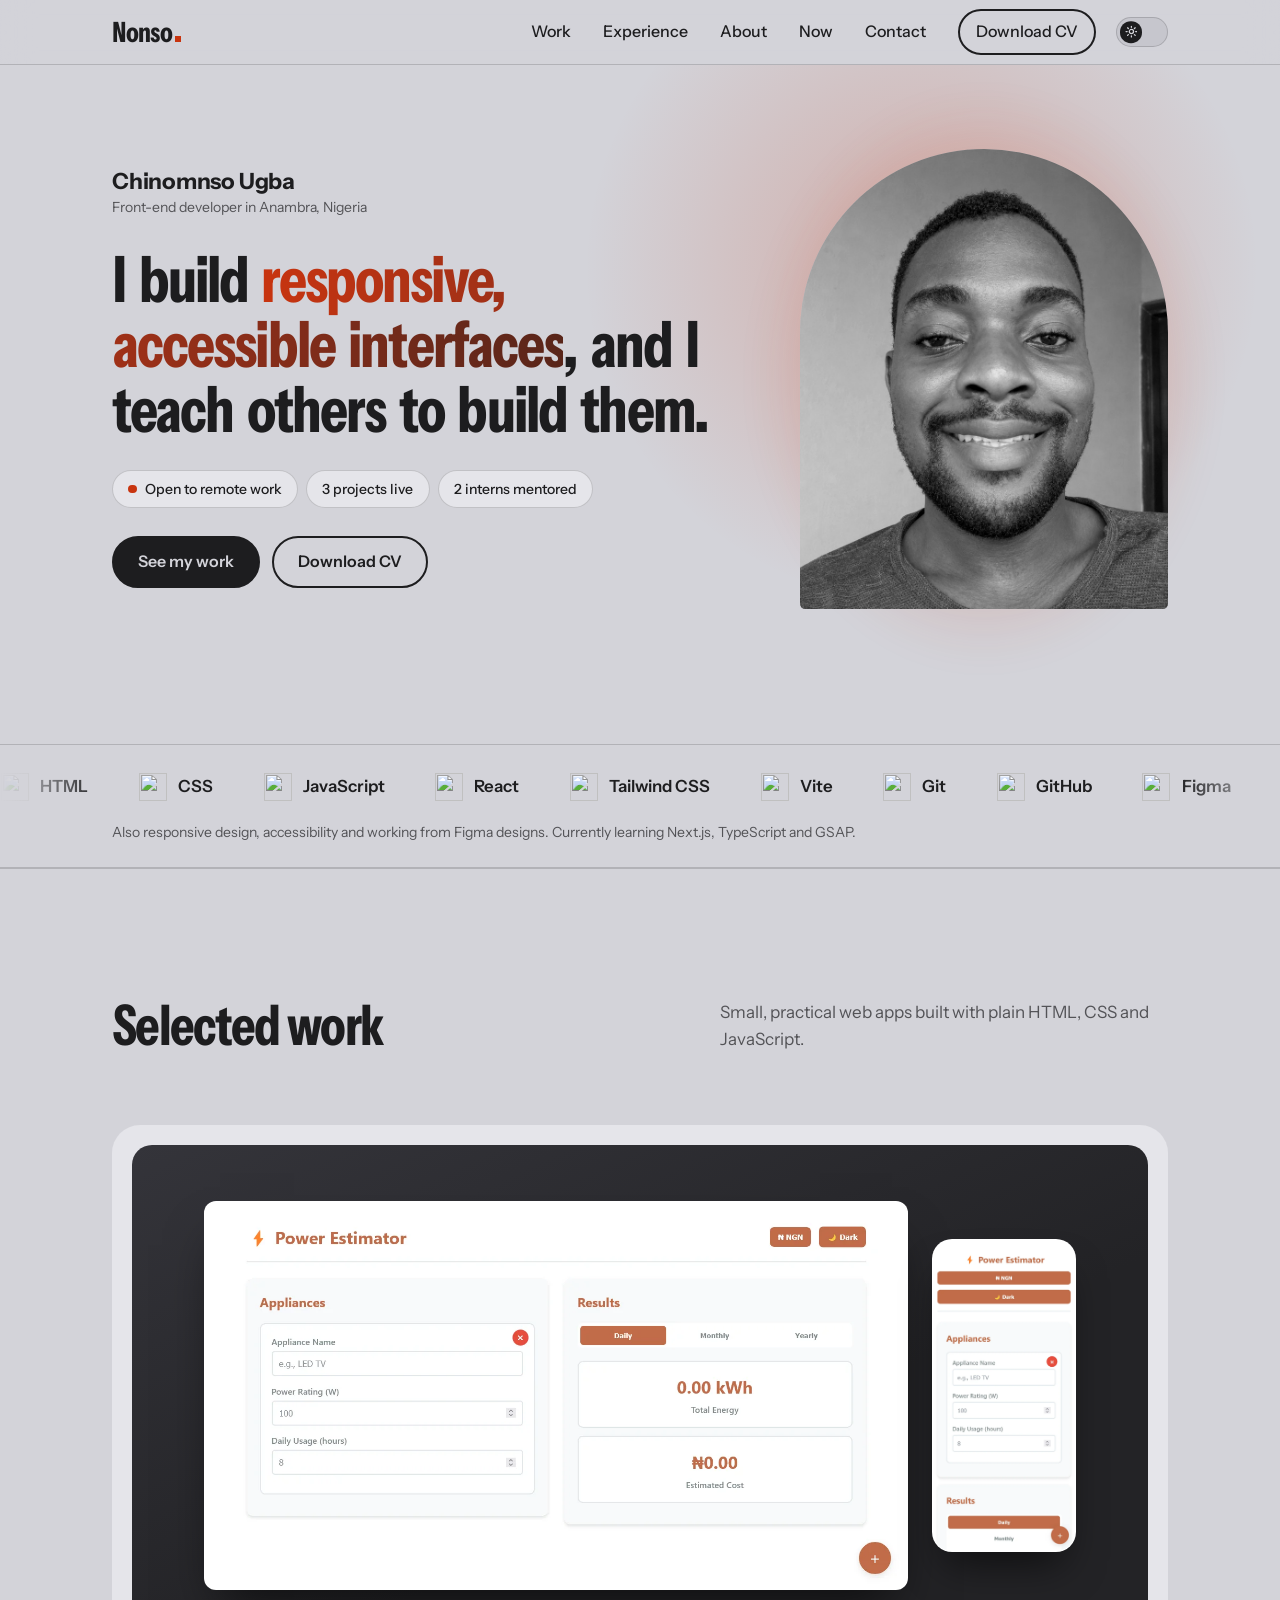
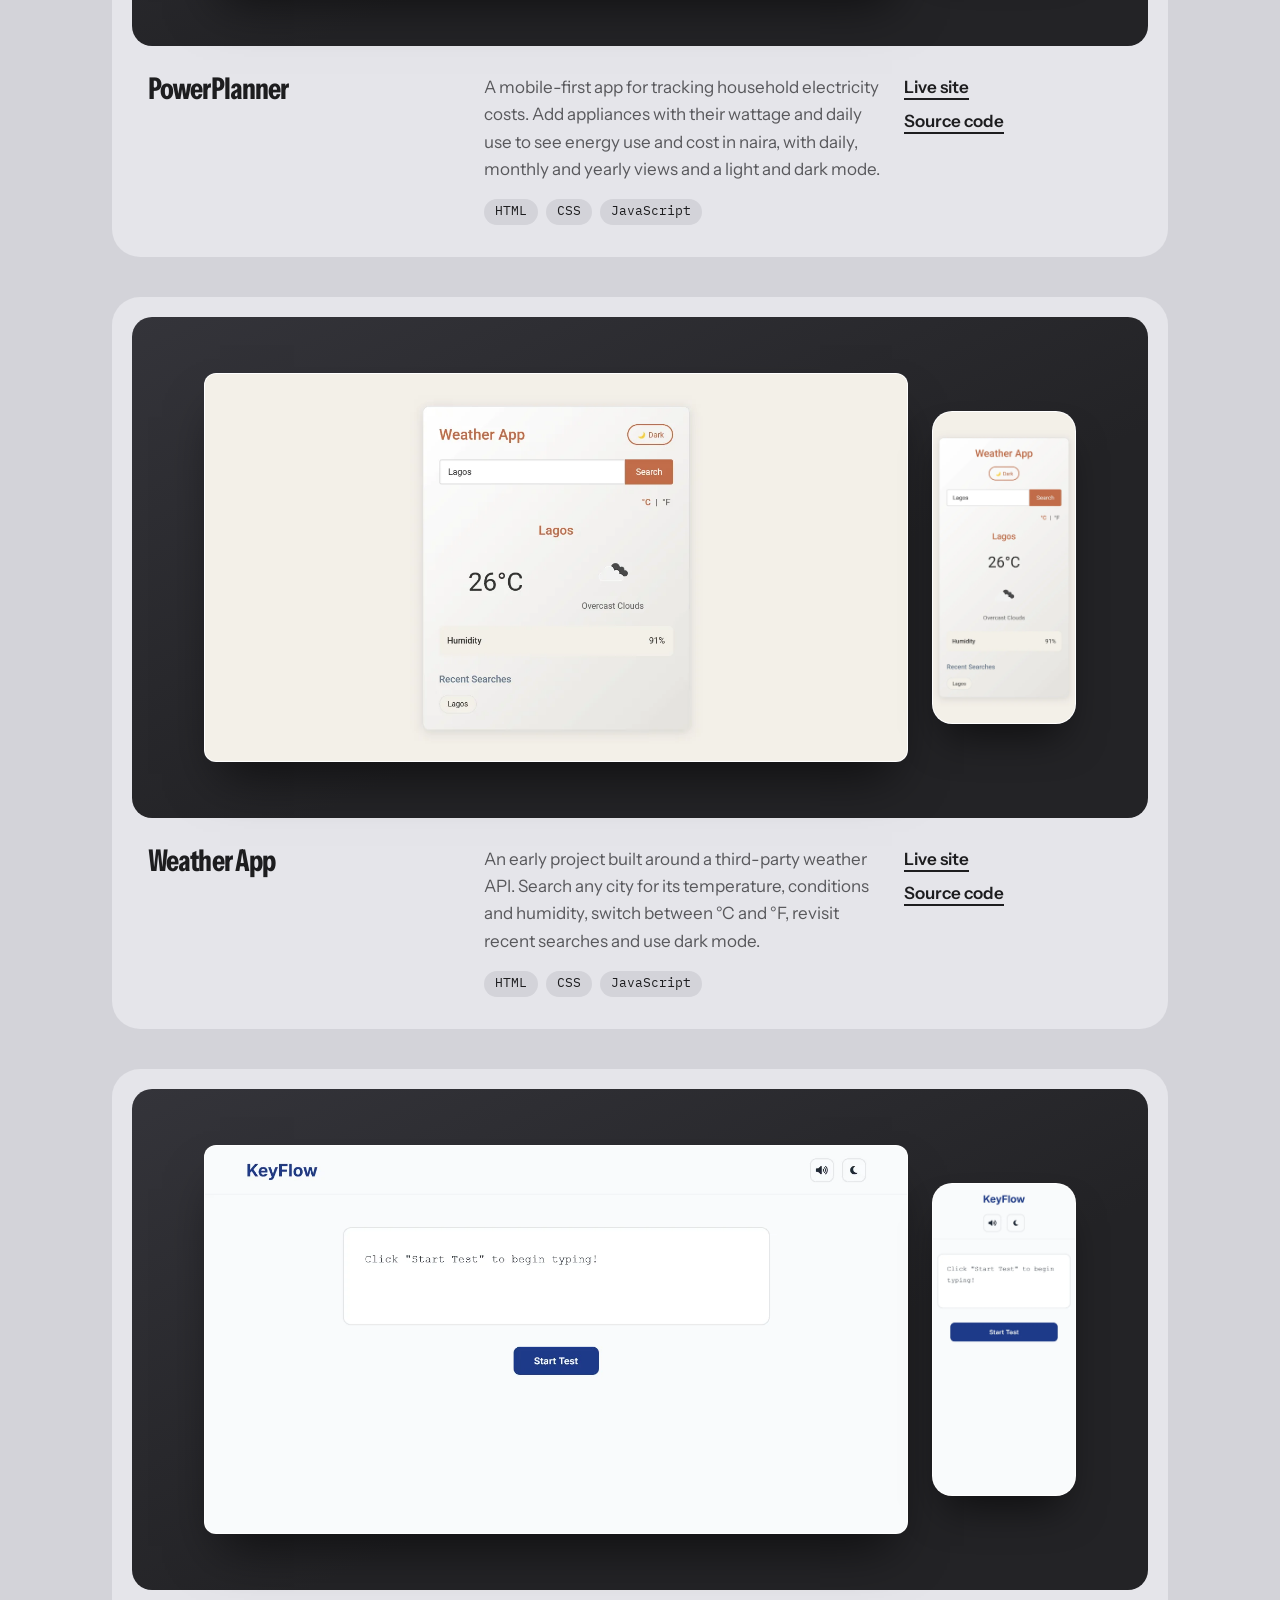
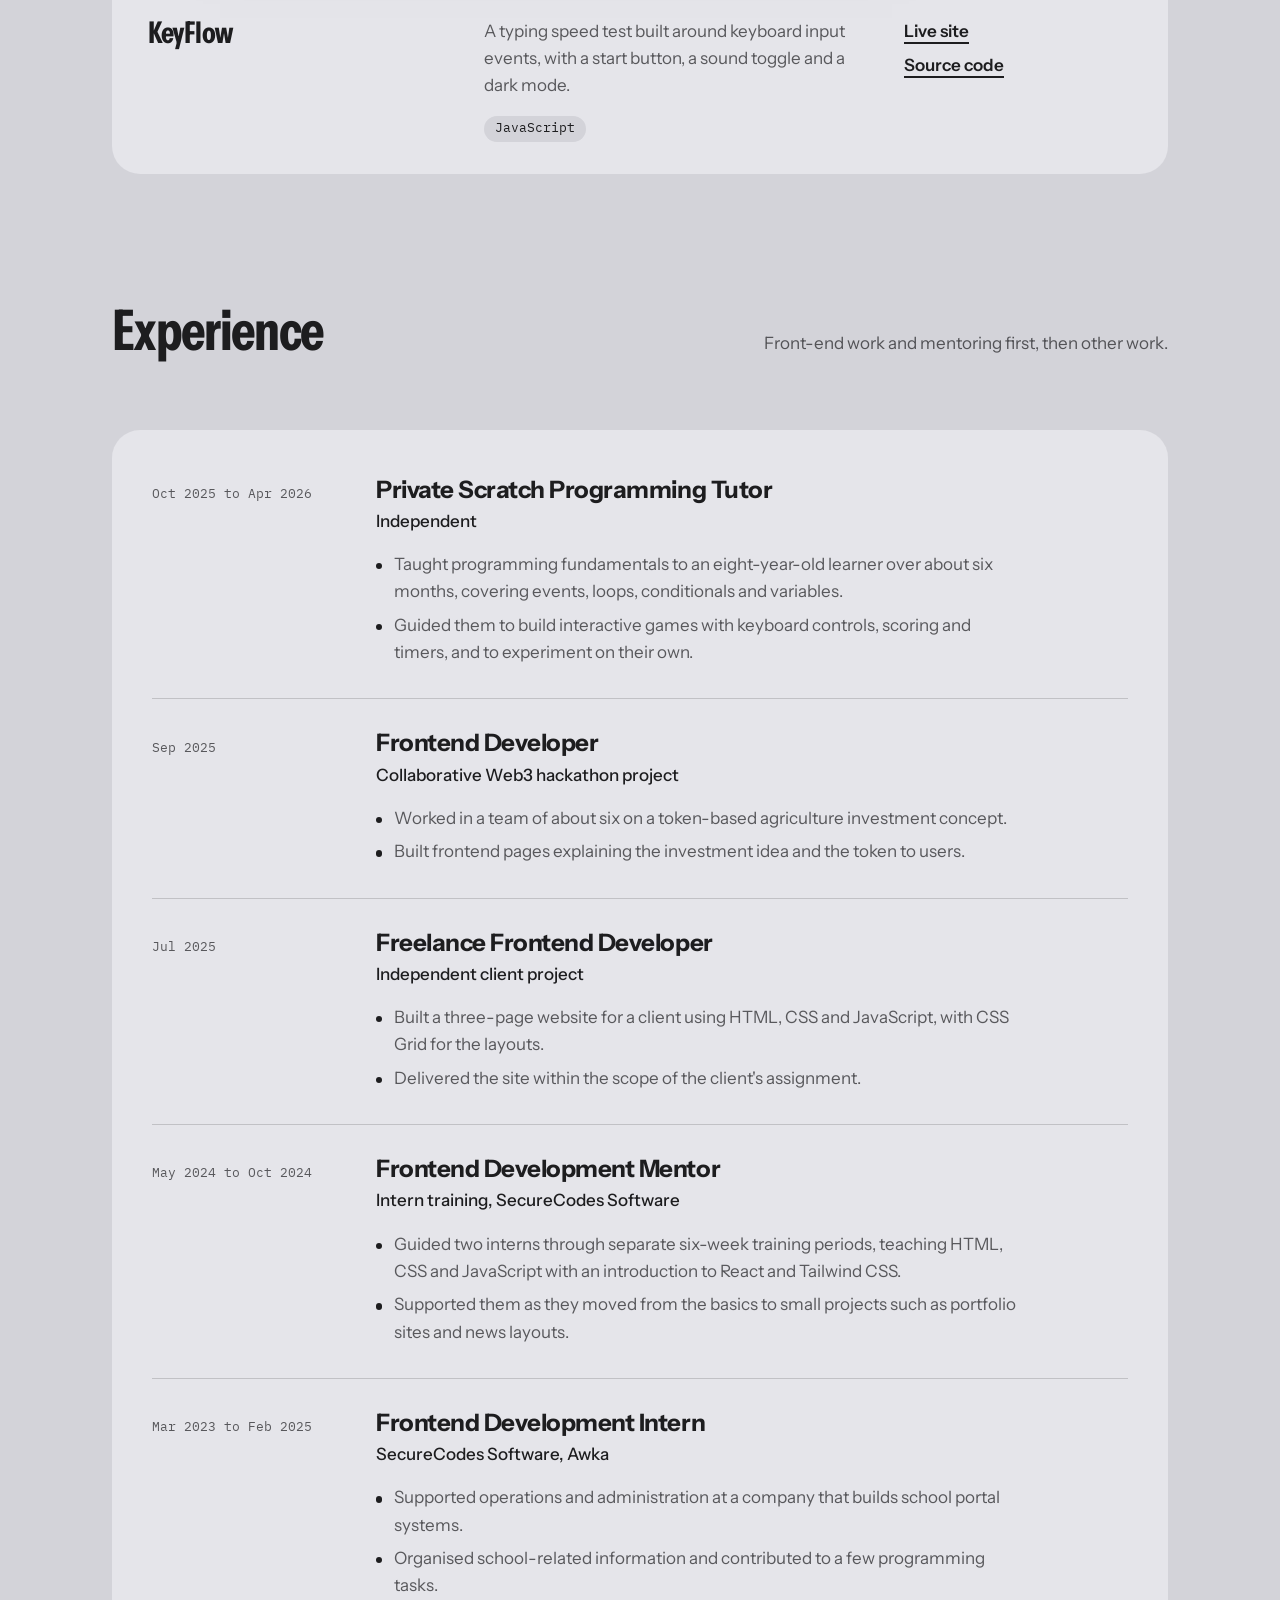
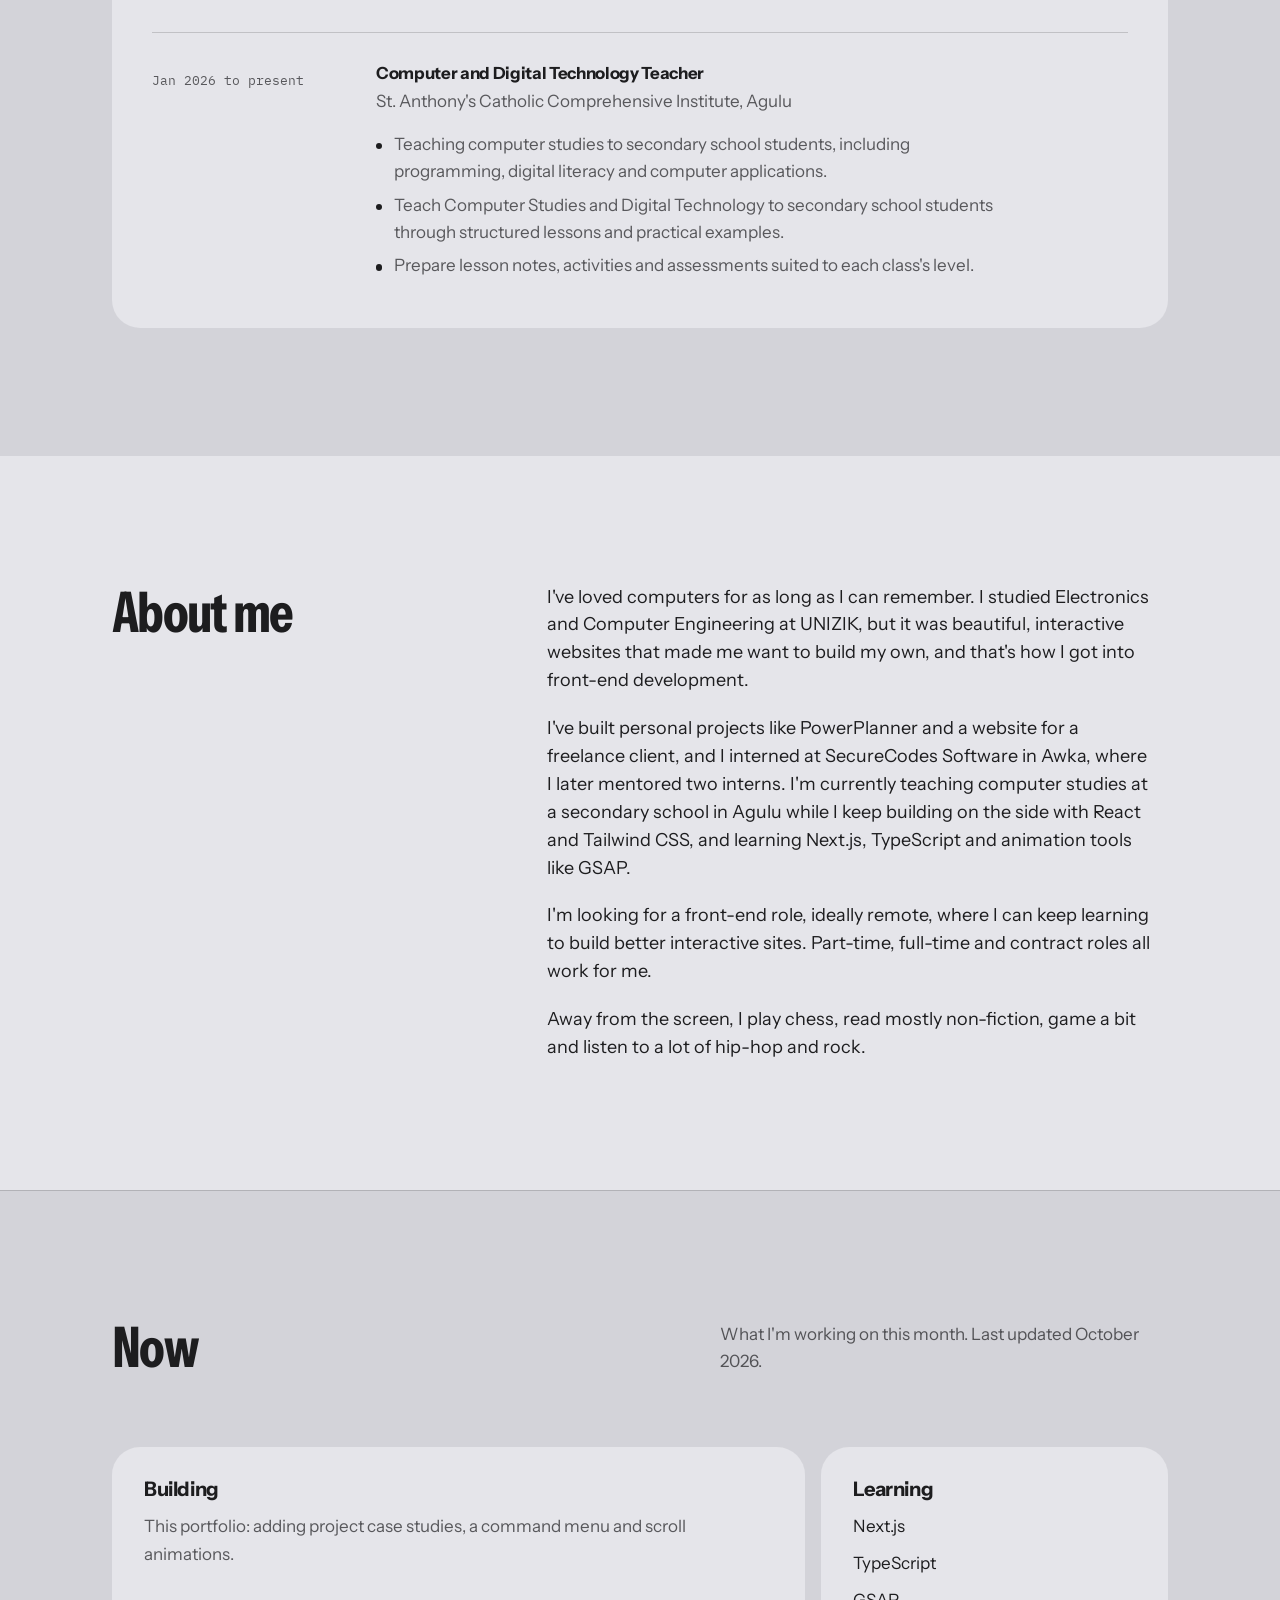
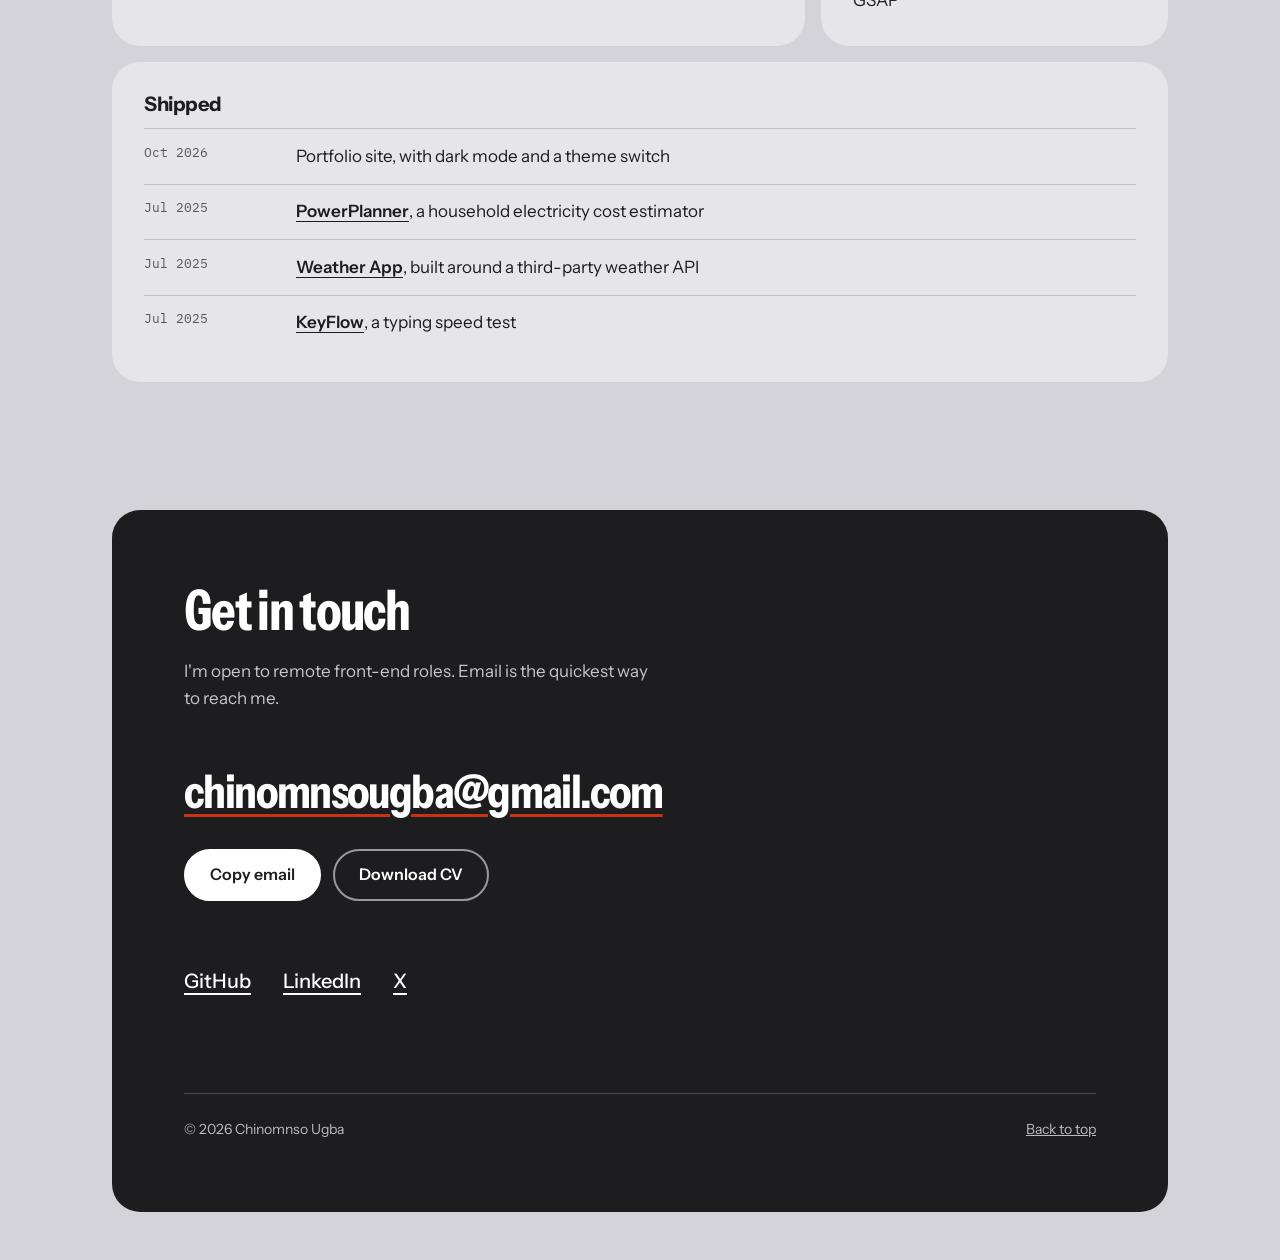
==== commit 2a7ffc06: "added more details to the job description for the Computer and Digital Technology Teacher position a" ====
--- a/index.html
+++ b/index.html
@@ -295,6 +295,11 @@
             <div class="job-main">
               <h3>Computer and Digital Technology Teacher</h3>
               <p class="job-org">St. Anthony's Catholic Comprehensive Institute, Agulu</p>
+              <ul class="job-points">
+                <li>Teaching computer studies to secondary school students, including programming, digital literacy and computer applications.</li>
+                <li>Teach Computer Studies and Digital Technology to secondary school students through structured lessons and practical examples.</li>
+                <li>Prepare lesson notes, activities and assessments suited to each class's level.</li>
+              </ul>
             </div>
           </li>
         </ul>
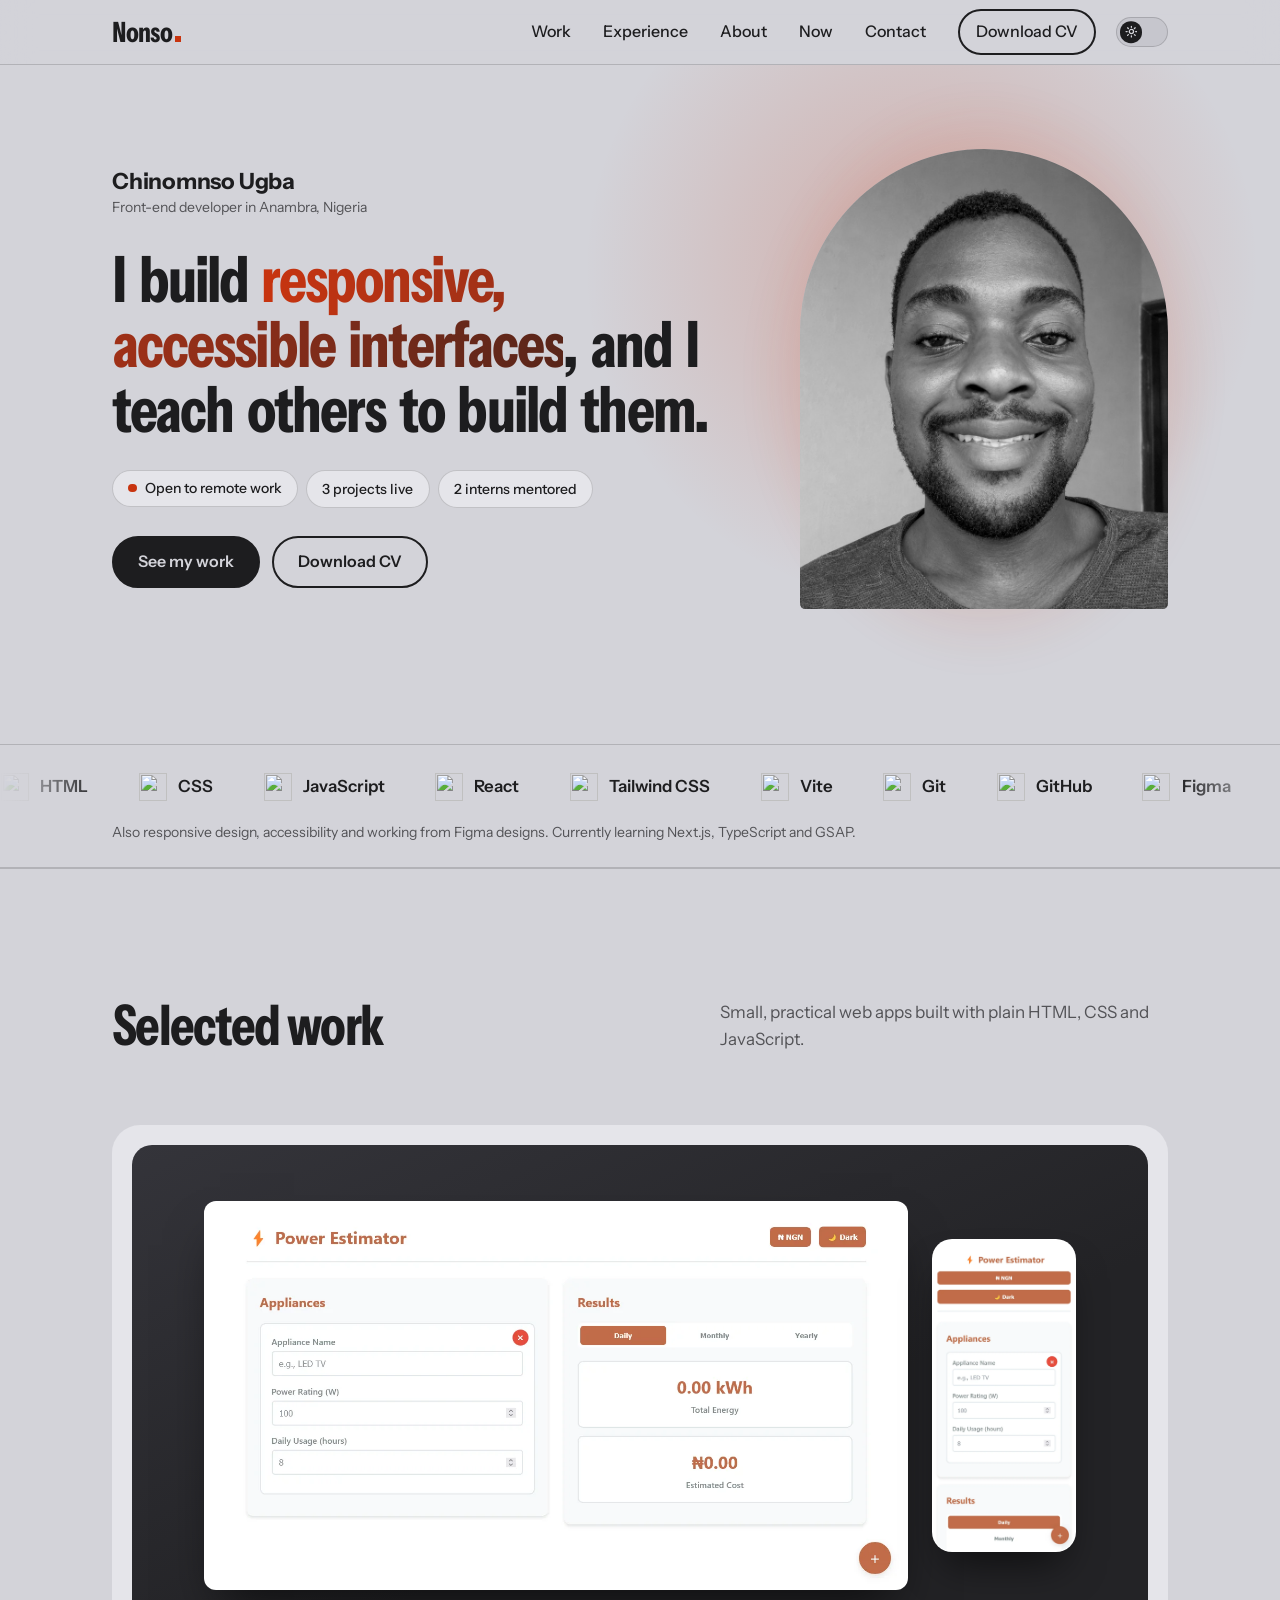
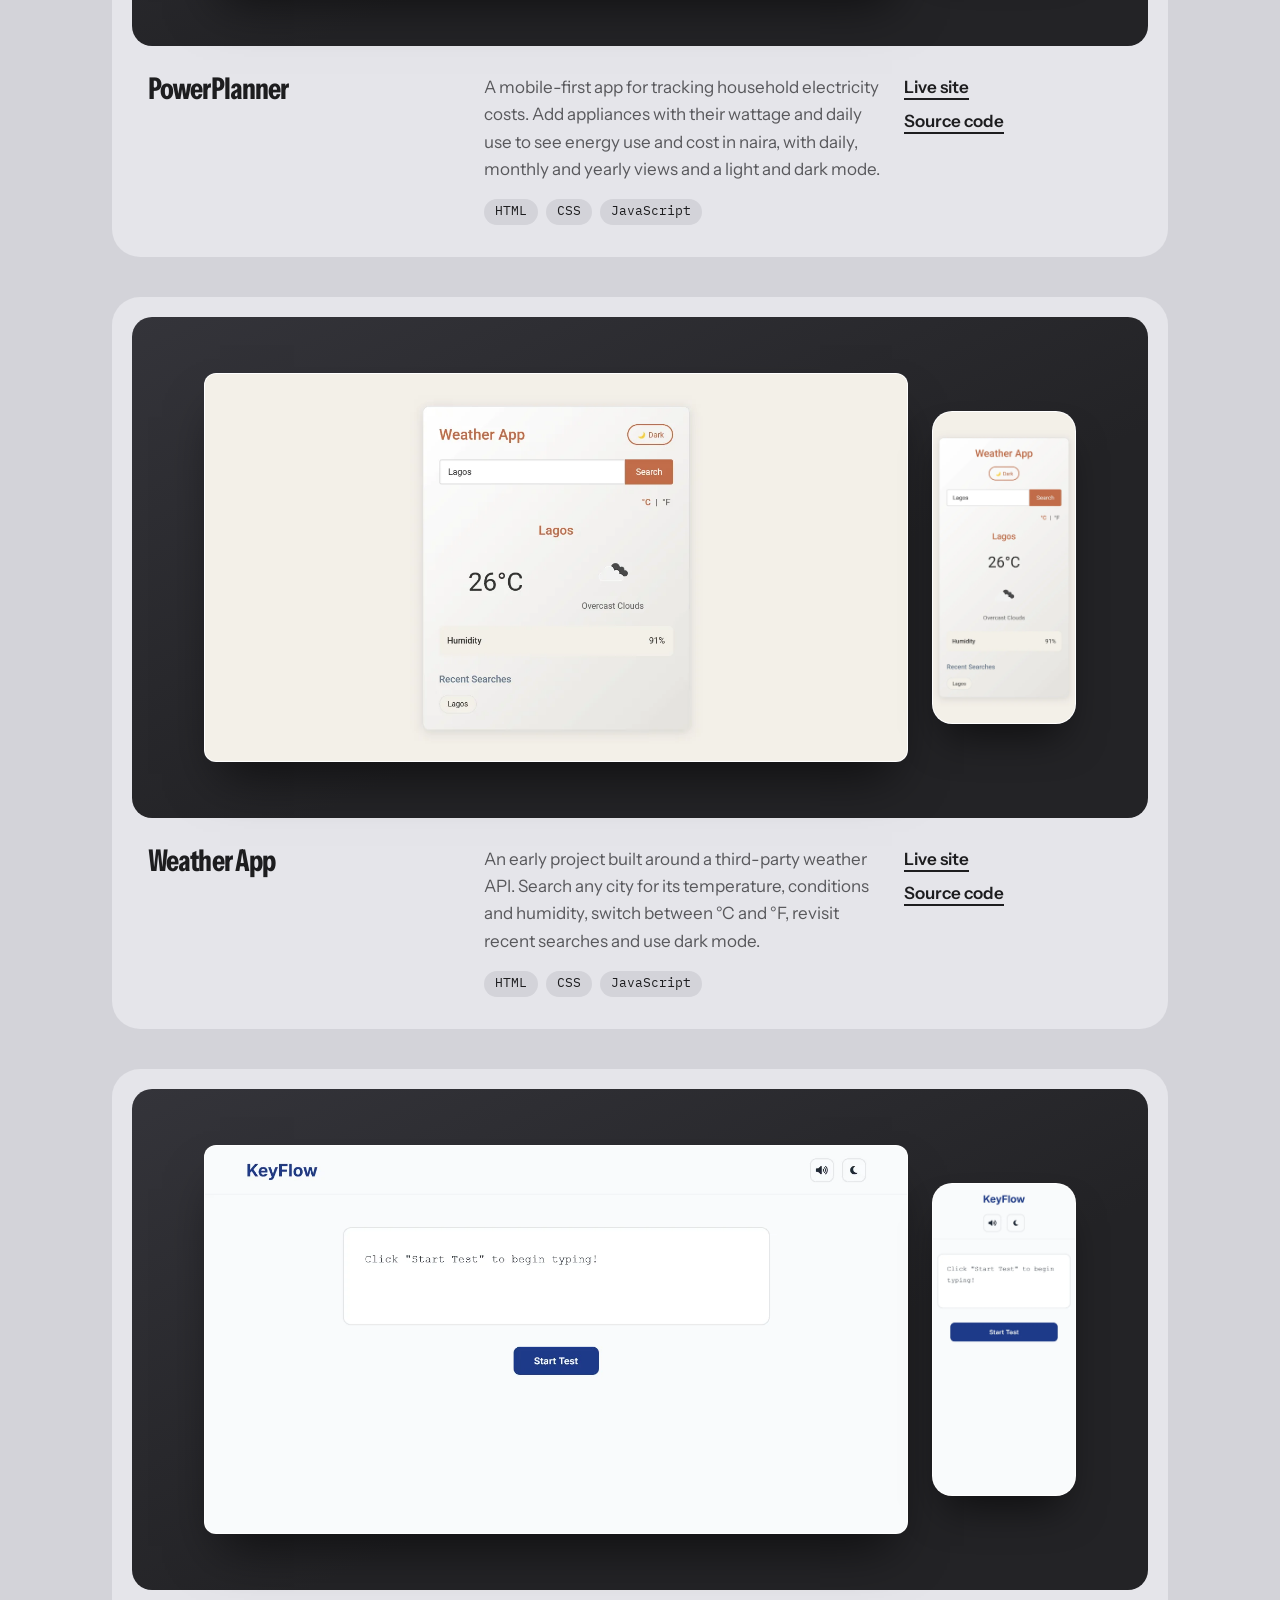
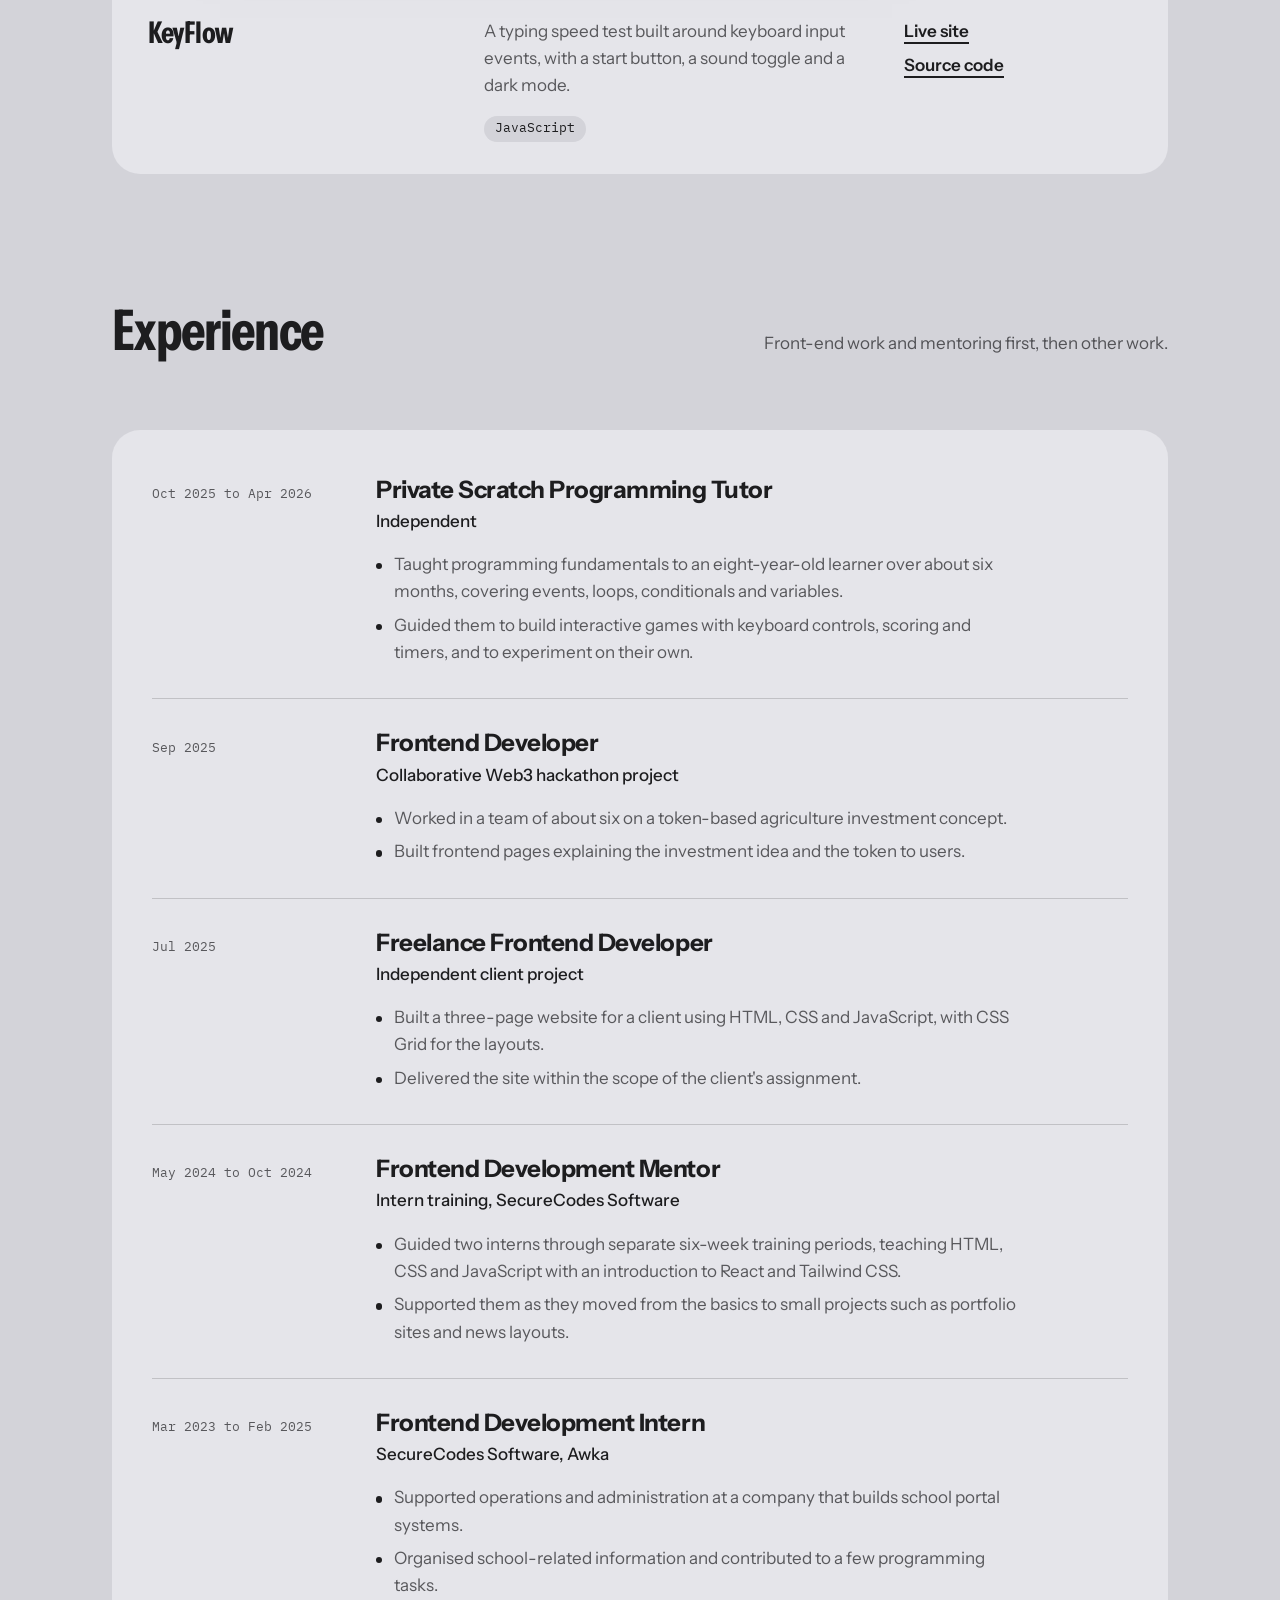
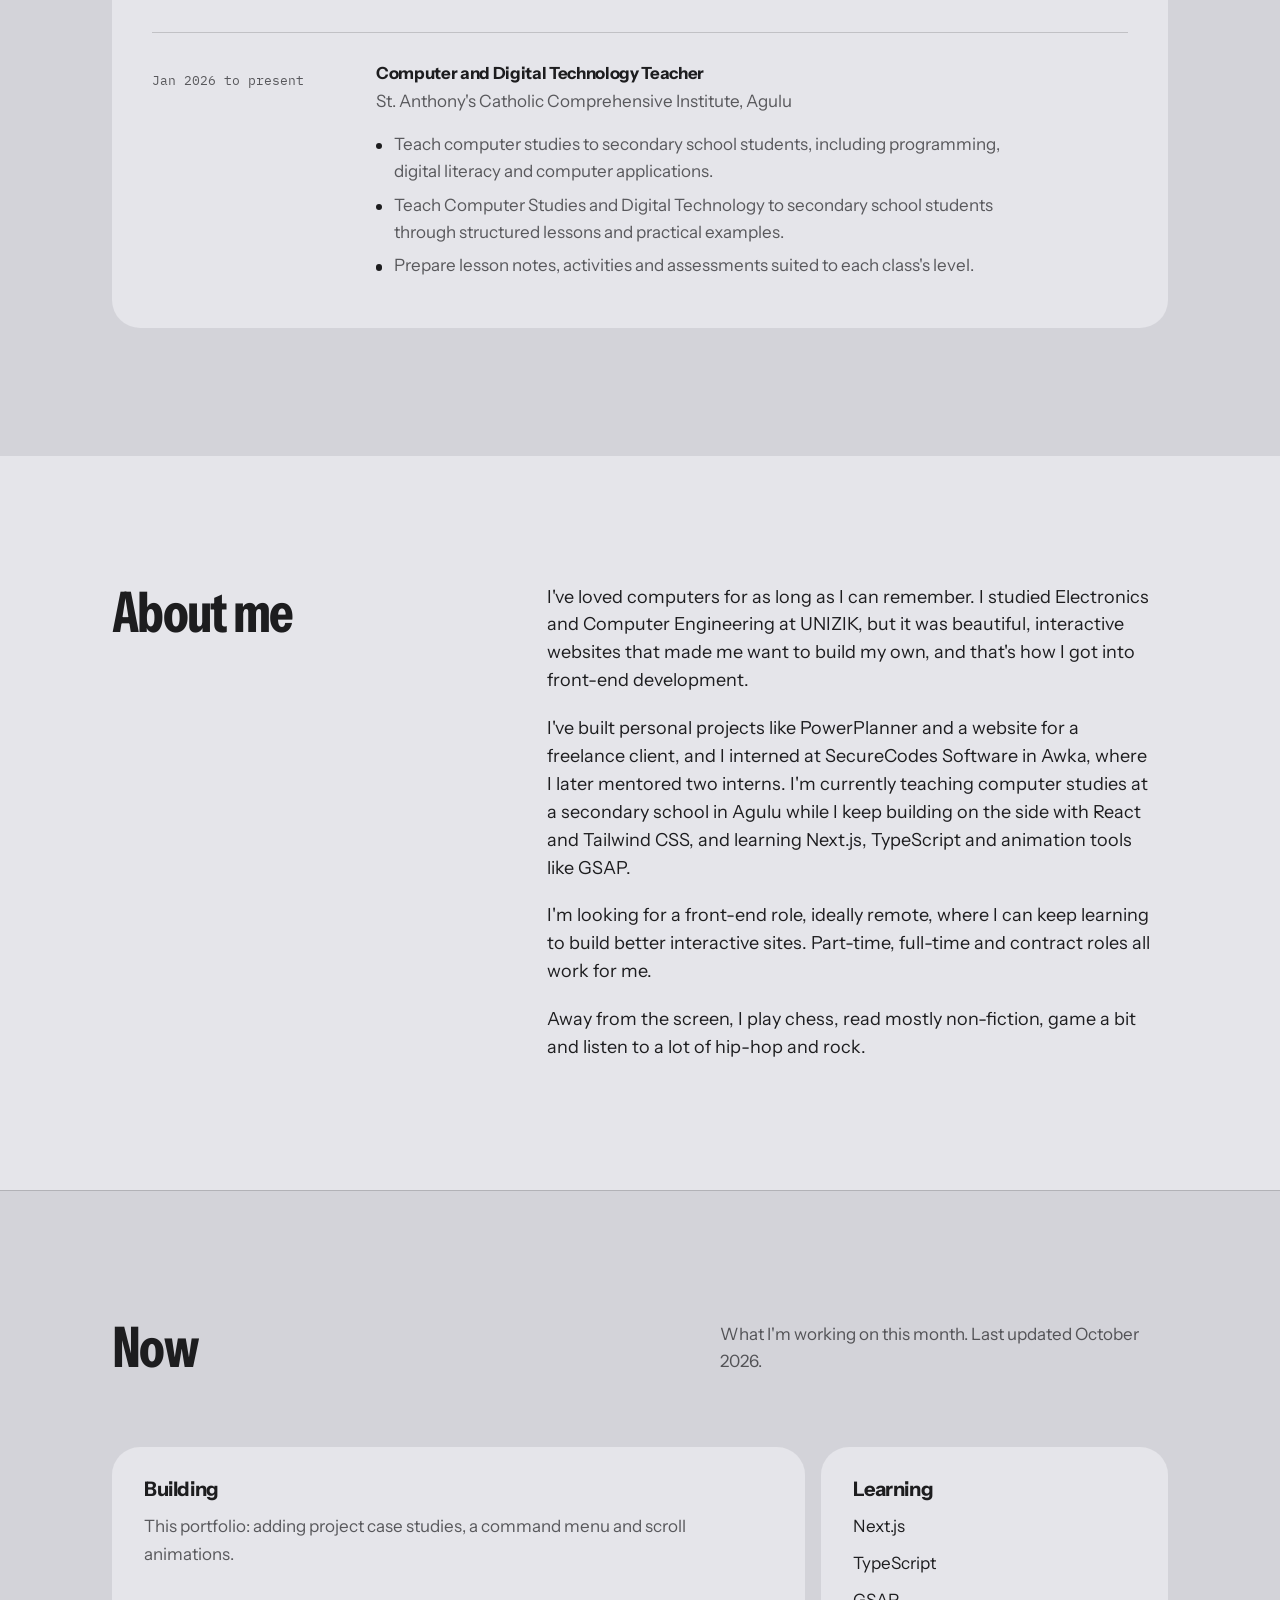
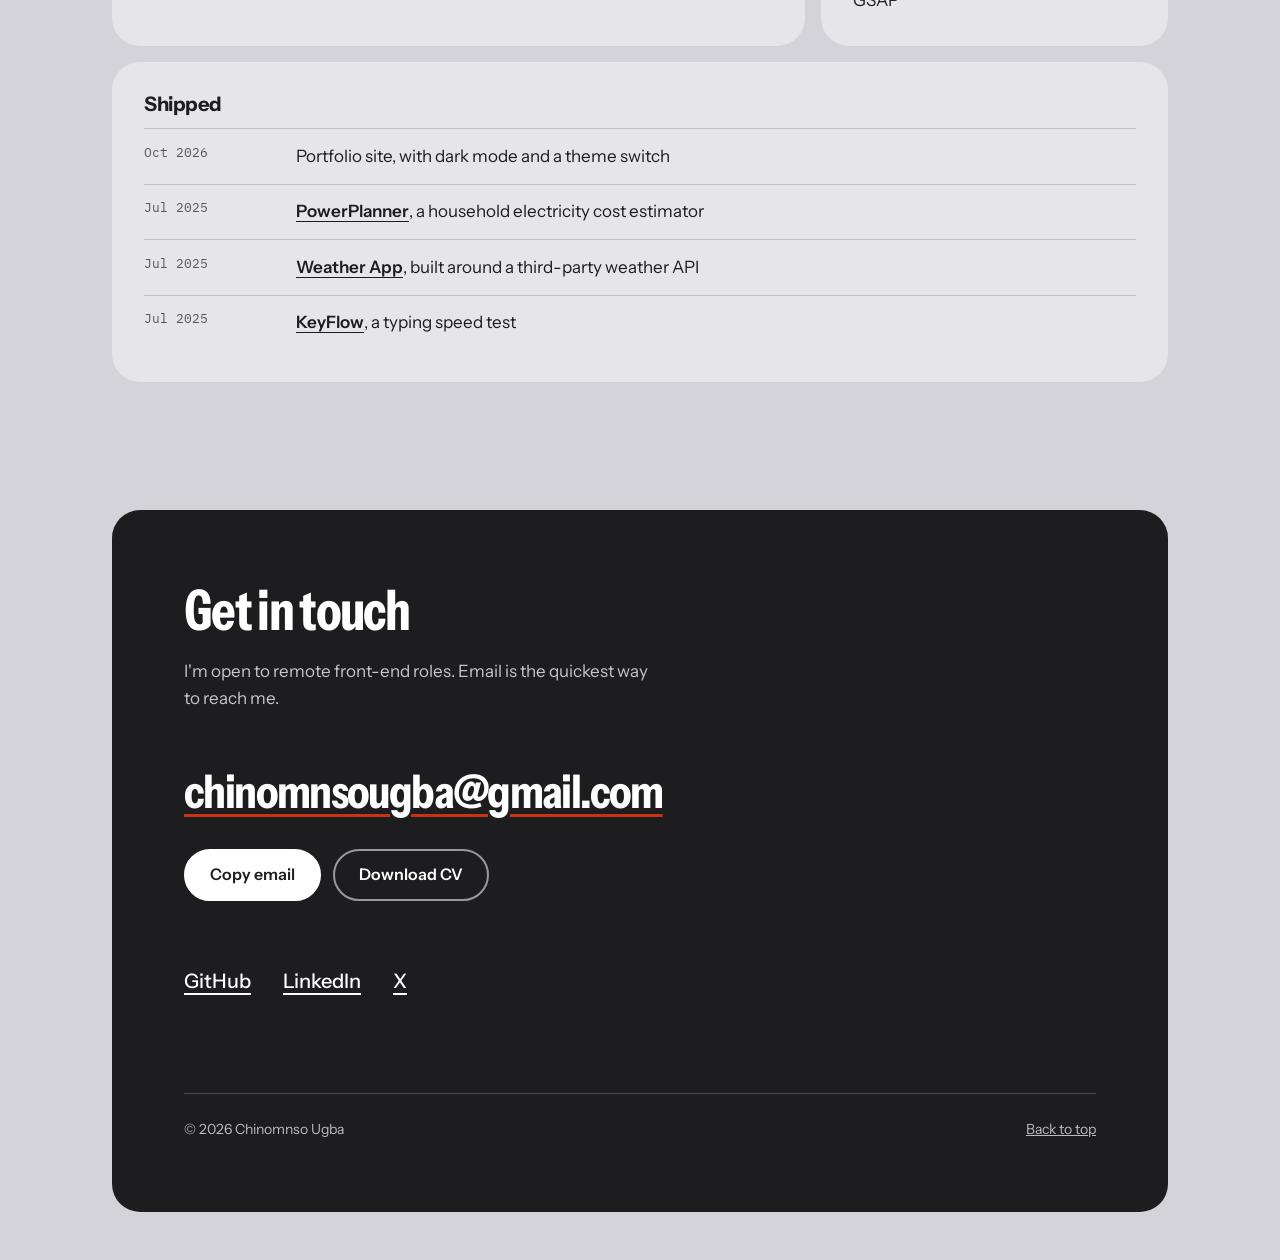
==== commit c8ba1d41: "corrected the job description for the Computer and Digital Technology Teacher position to include sp" ====
--- a/index.html
+++ b/index.html
@@ -296,7 +296,7 @@
               <h3>Computer and Digital Technology Teacher</h3>
               <p class="job-org">St. Anthony's Catholic Comprehensive Institute, Agulu</p>
               <ul class="job-points">
-                <li>Teaching computer studies to secondary school students, including programming, digital literacy and computer applications.</li>
+                <li>Teach computer studies to secondary school students, including programming, digital literacy and computer applications.</li>
                 <li>Teach Computer Studies and Digital Technology to secondary school students through structured lessons and practical examples.</li>
                 <li>Prepare lesson notes, activities and assessments suited to each class's level.</li>
               </ul>
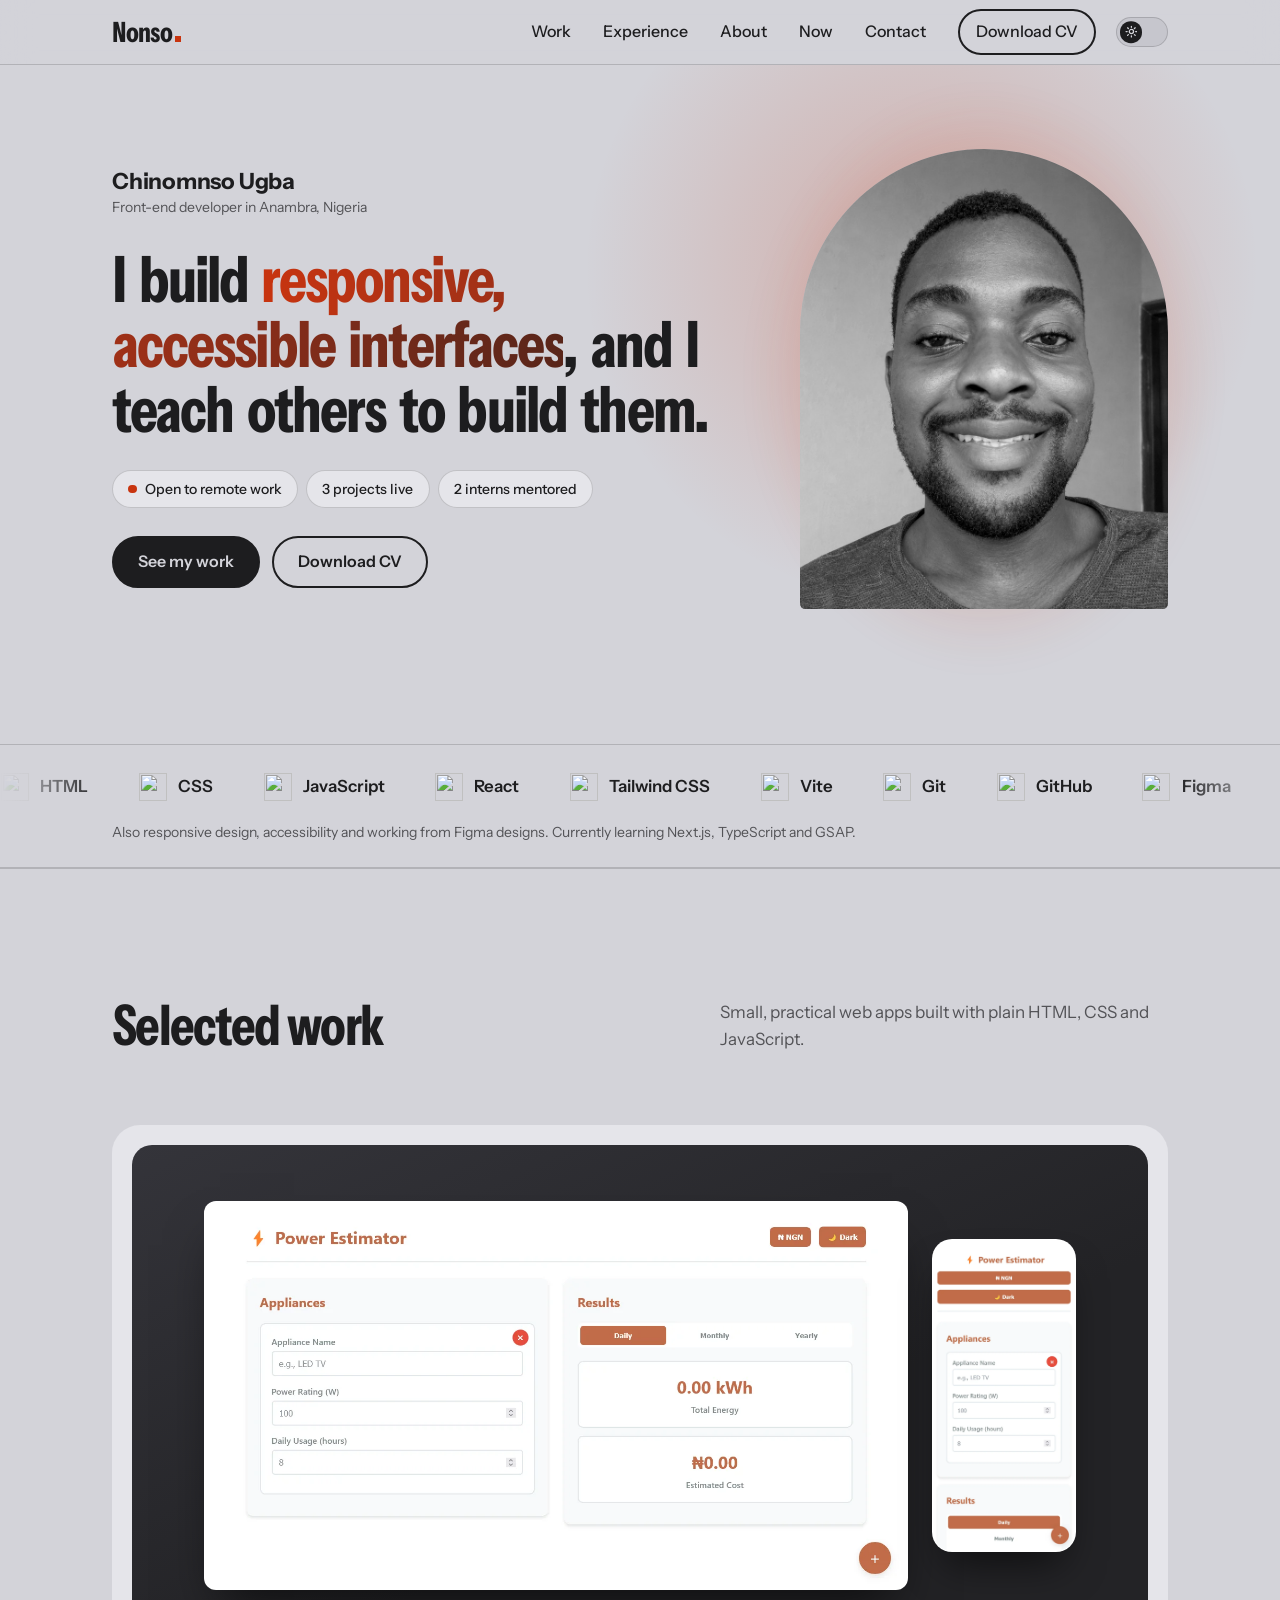
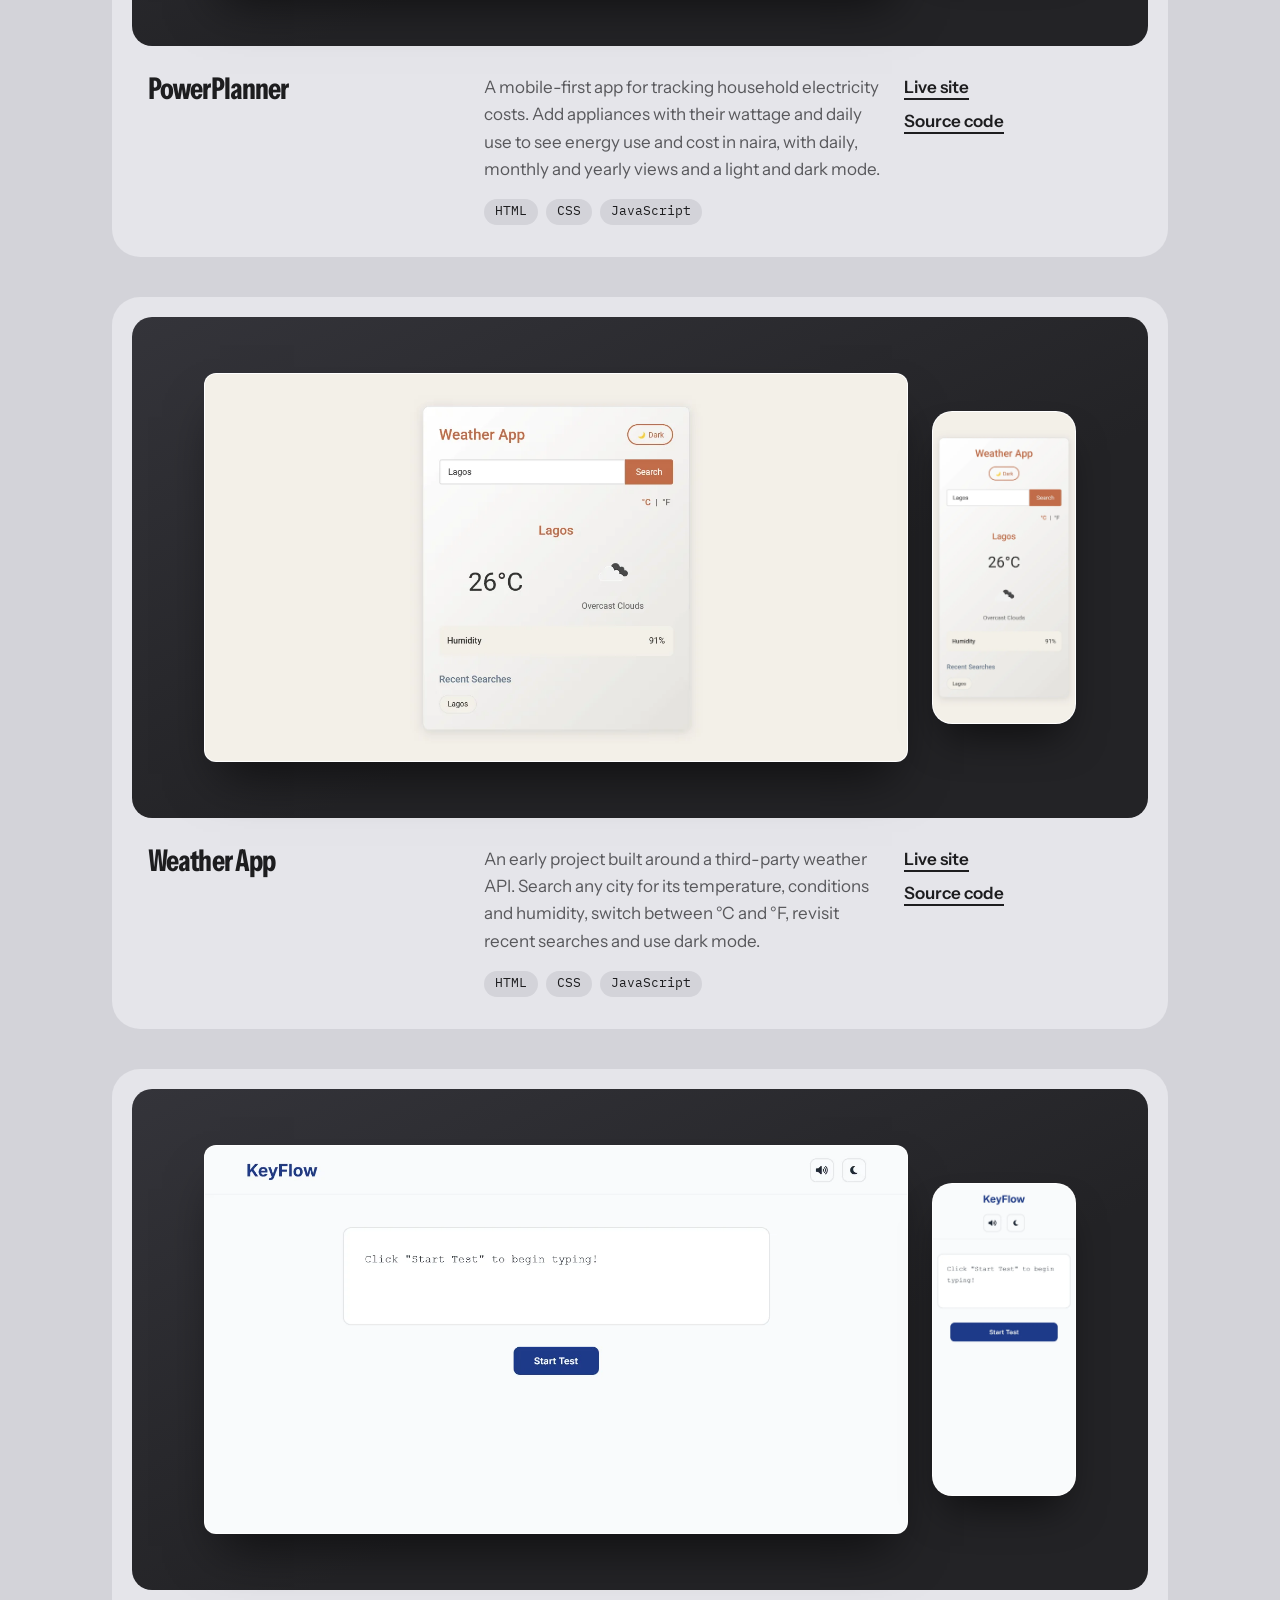
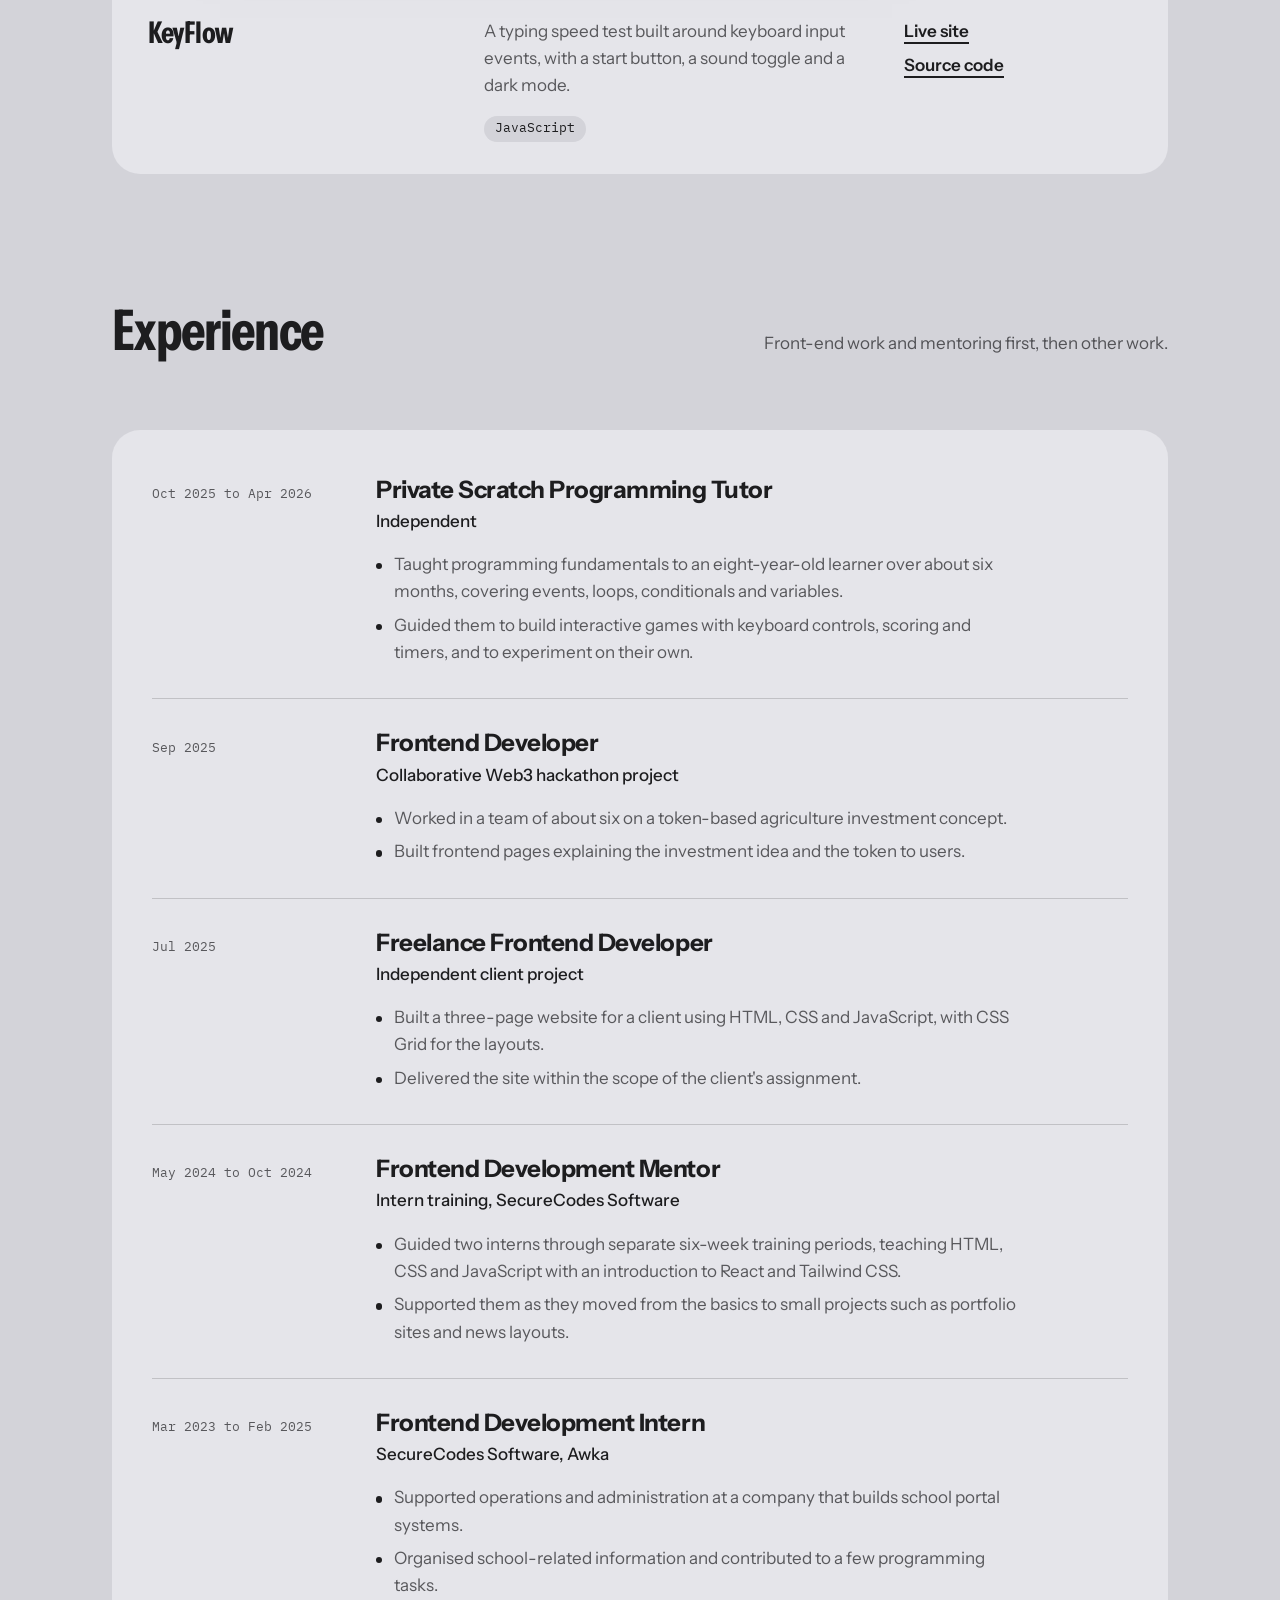
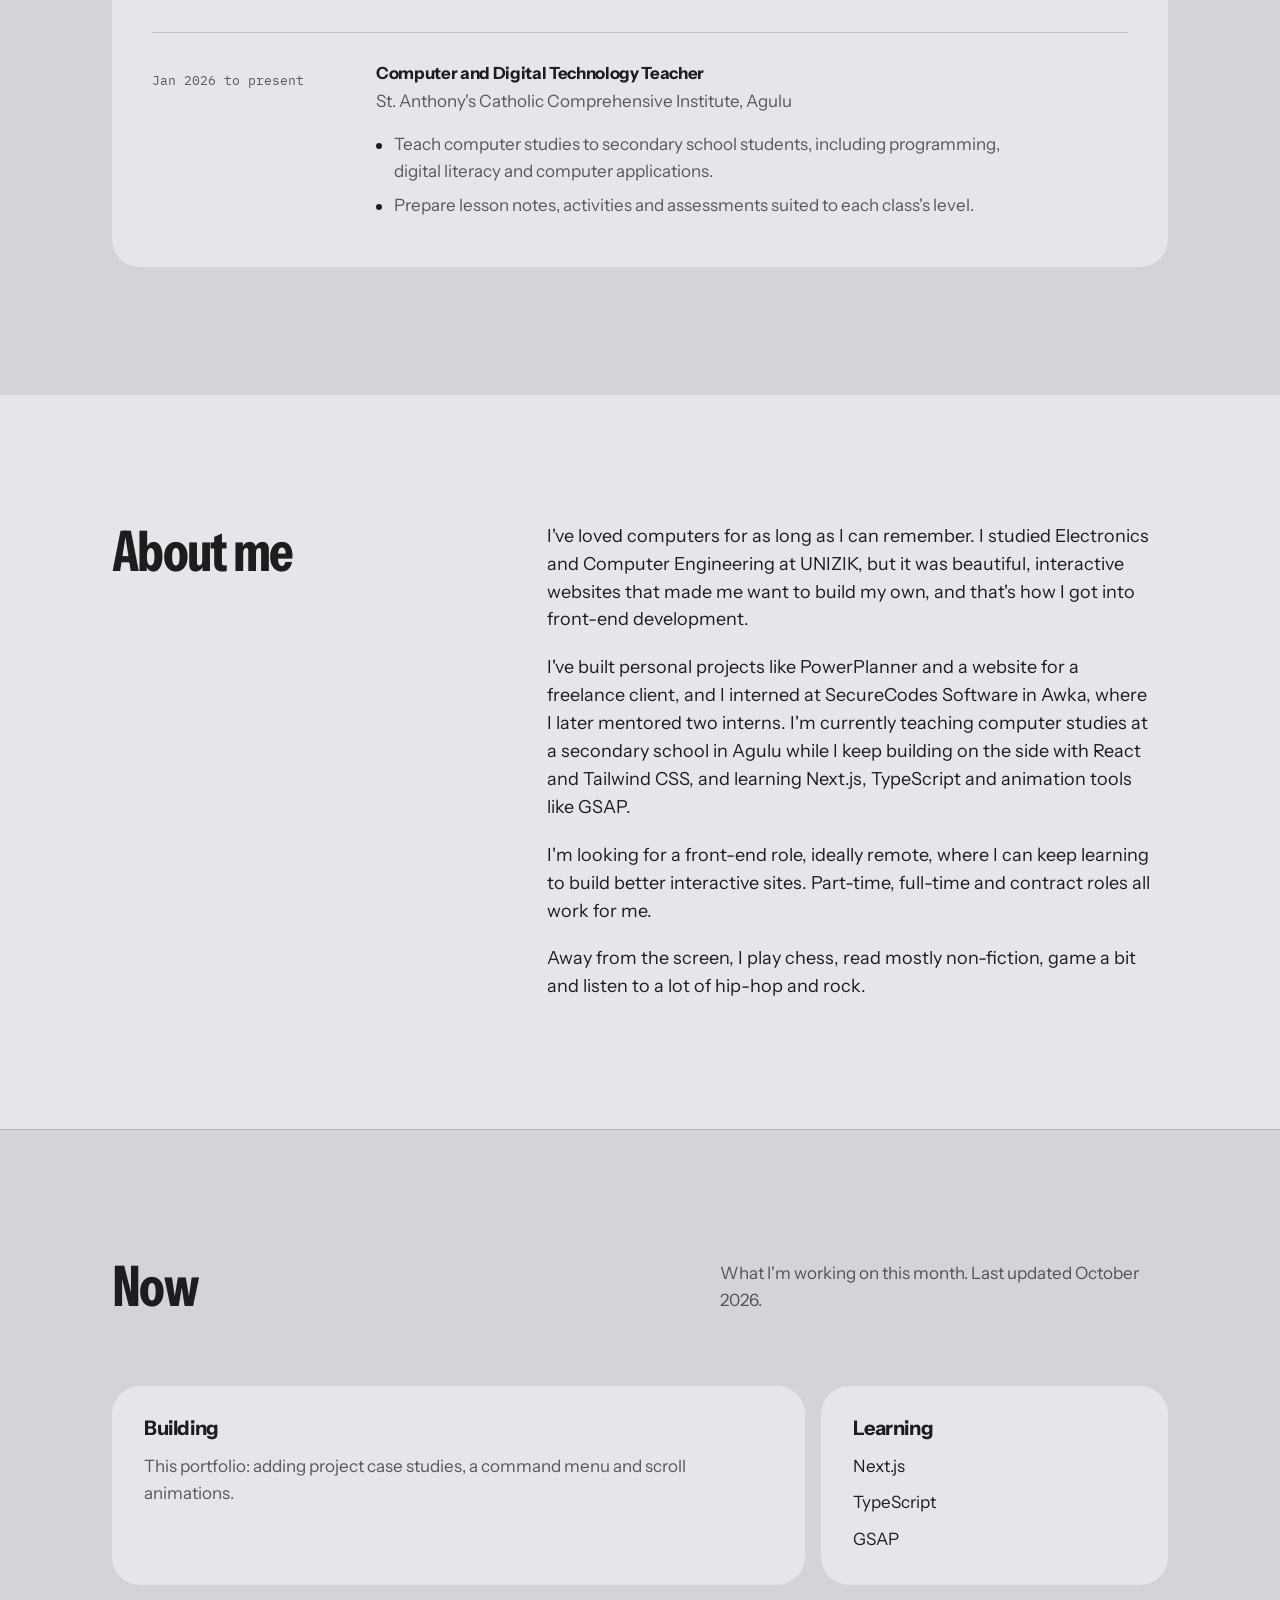
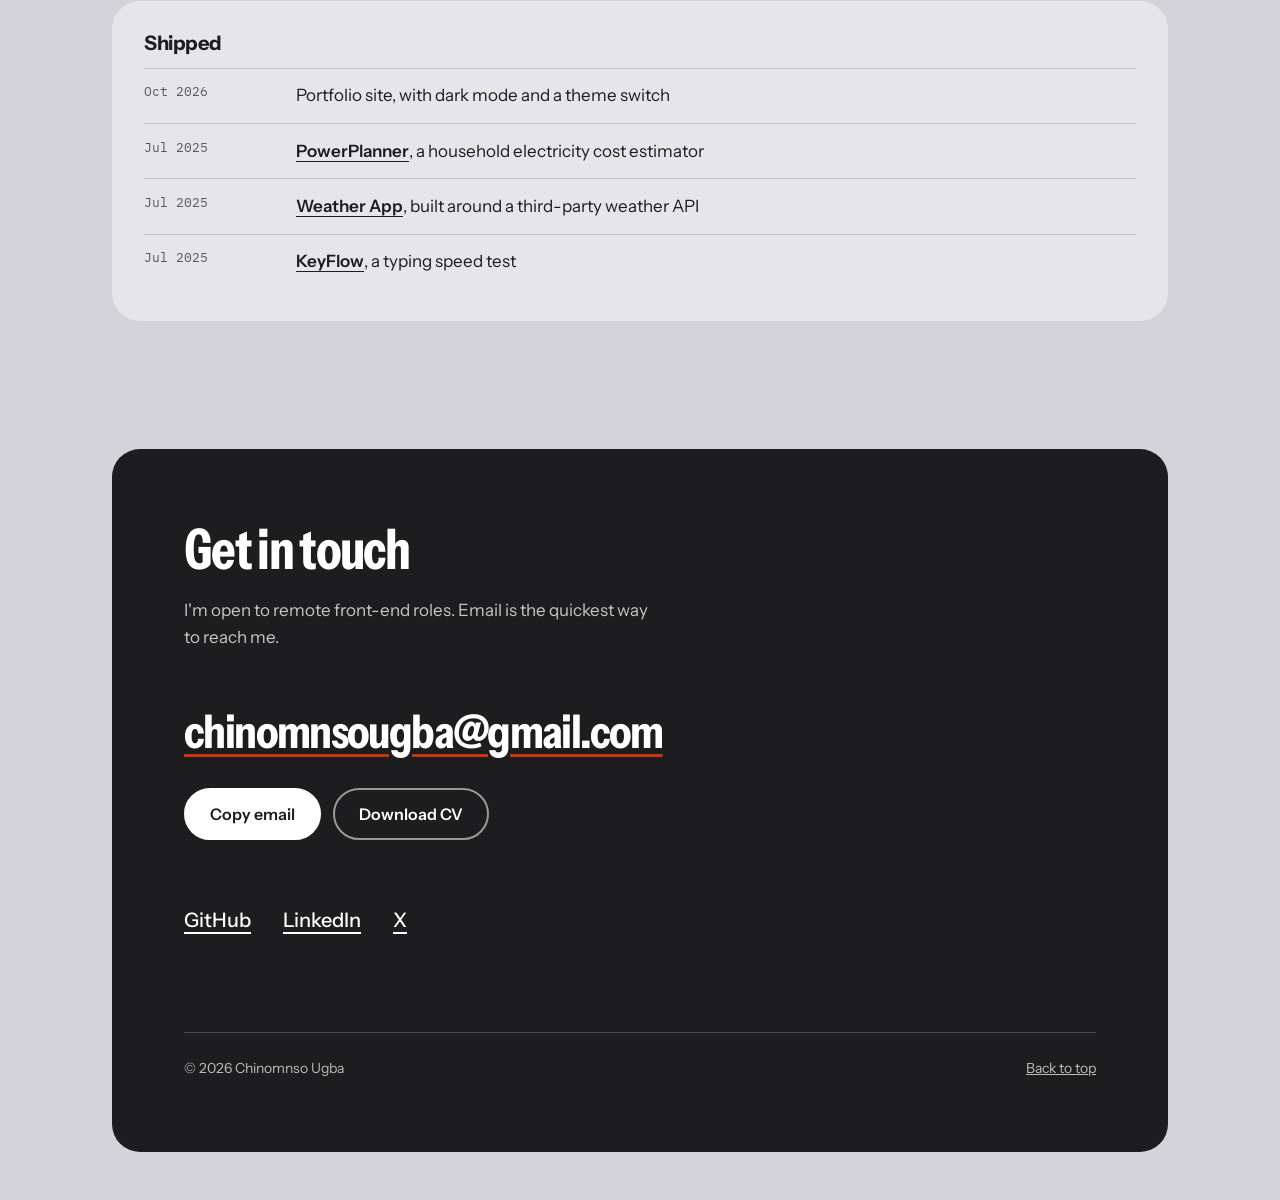
==== commit 9b66d6b5: "Simplify job description in index.html Removed redundant teaching description for clarity." ====
--- a/index.html
+++ b/index.html
@@ -297,7 +297,6 @@
               <p class="job-org">St. Anthony's Catholic Comprehensive Institute, Agulu</p>
               <ul class="job-points">
                 <li>Teach computer studies to secondary school students, including programming, digital literacy and computer applications.</li>
-                <li>Teach Computer Studies and Digital Technology to secondary school students through structured lessons and practical examples.</li>
                 <li>Prepare lesson notes, activities and assessments suited to each class's level.</li>
               </ul>
             </div>
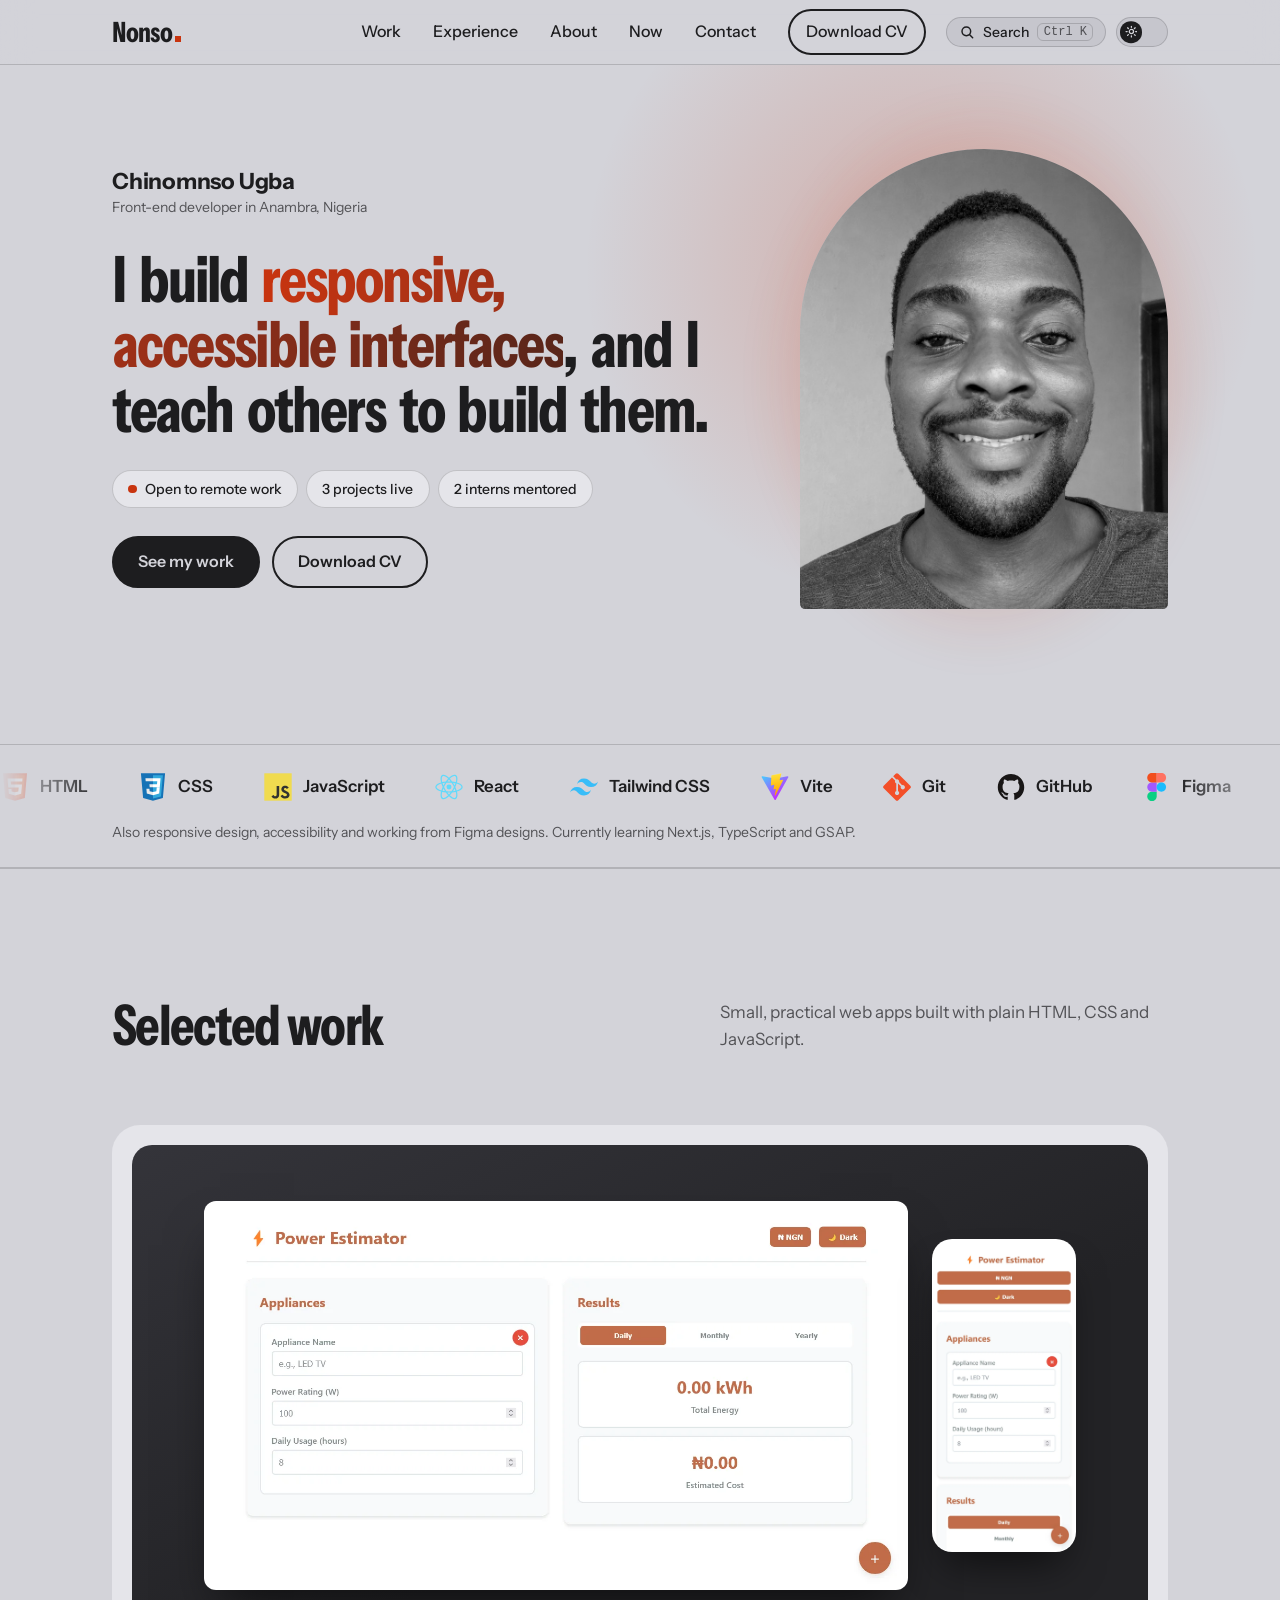
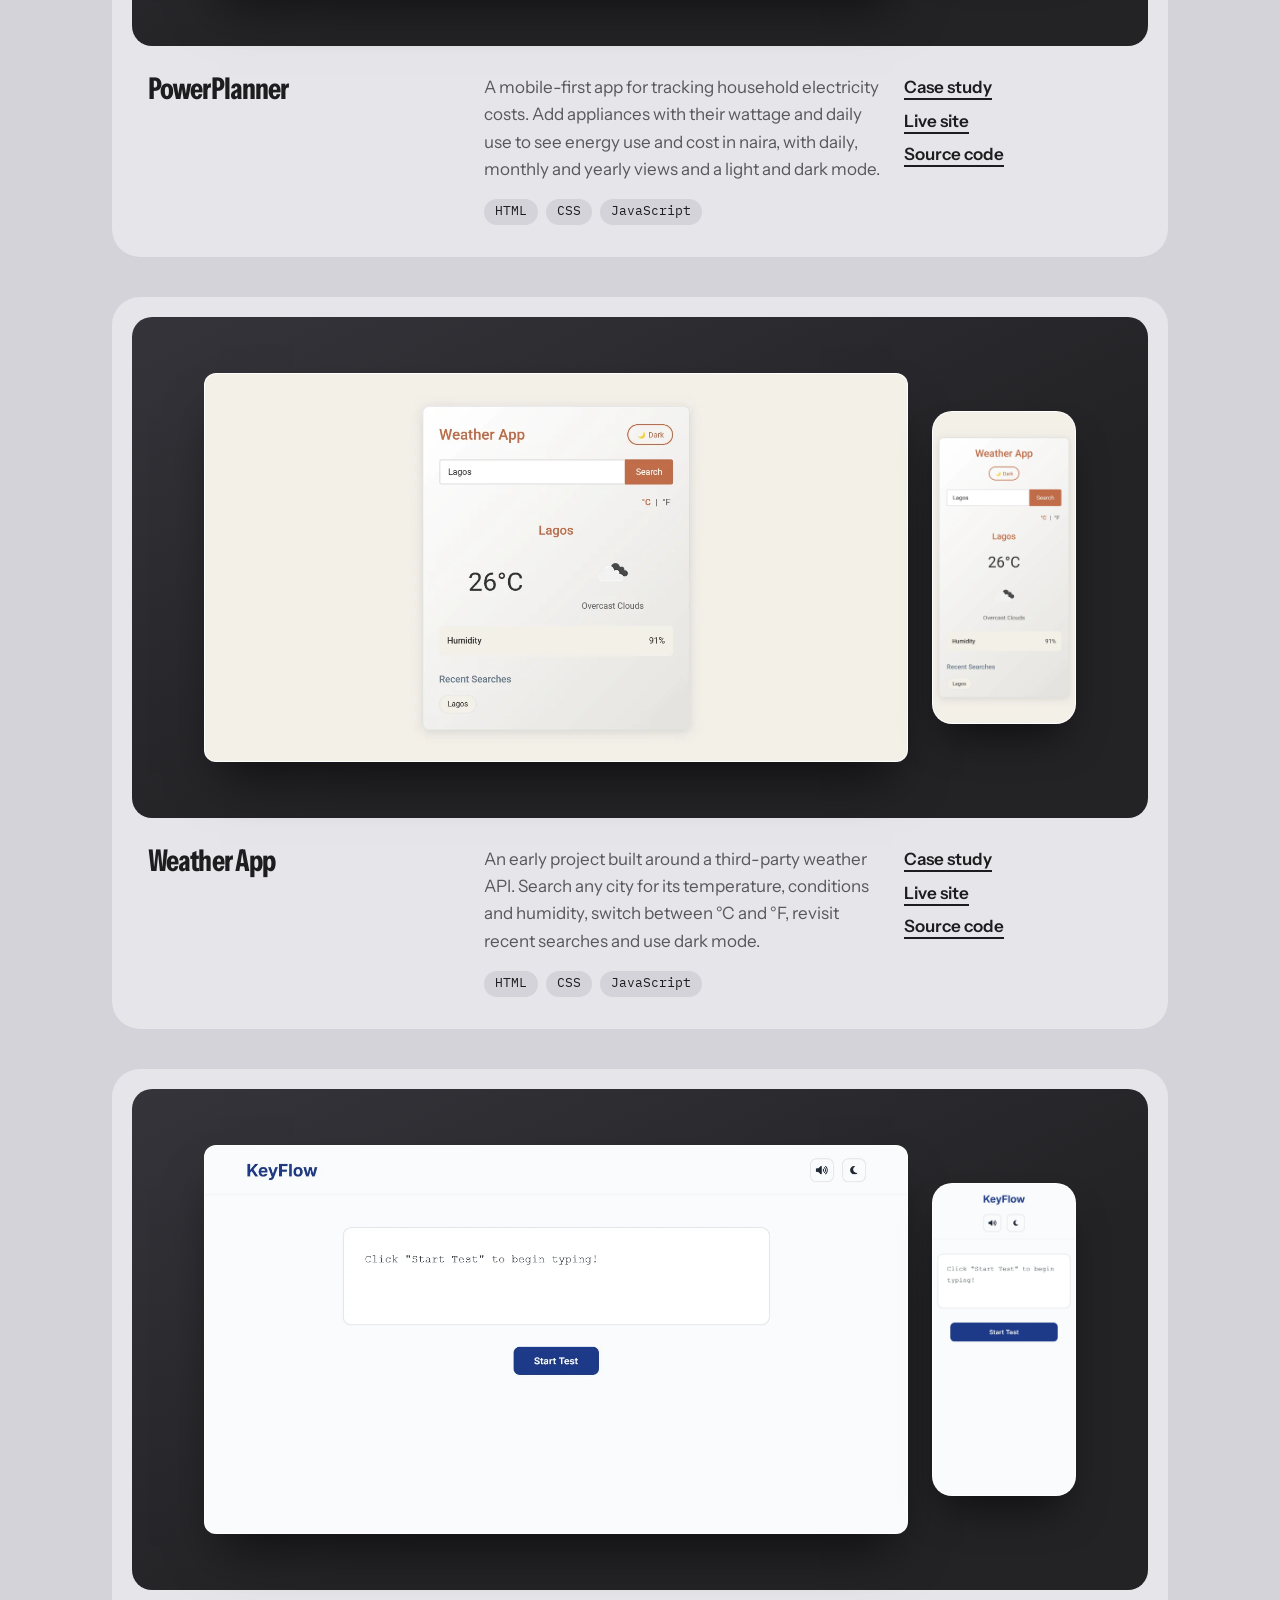
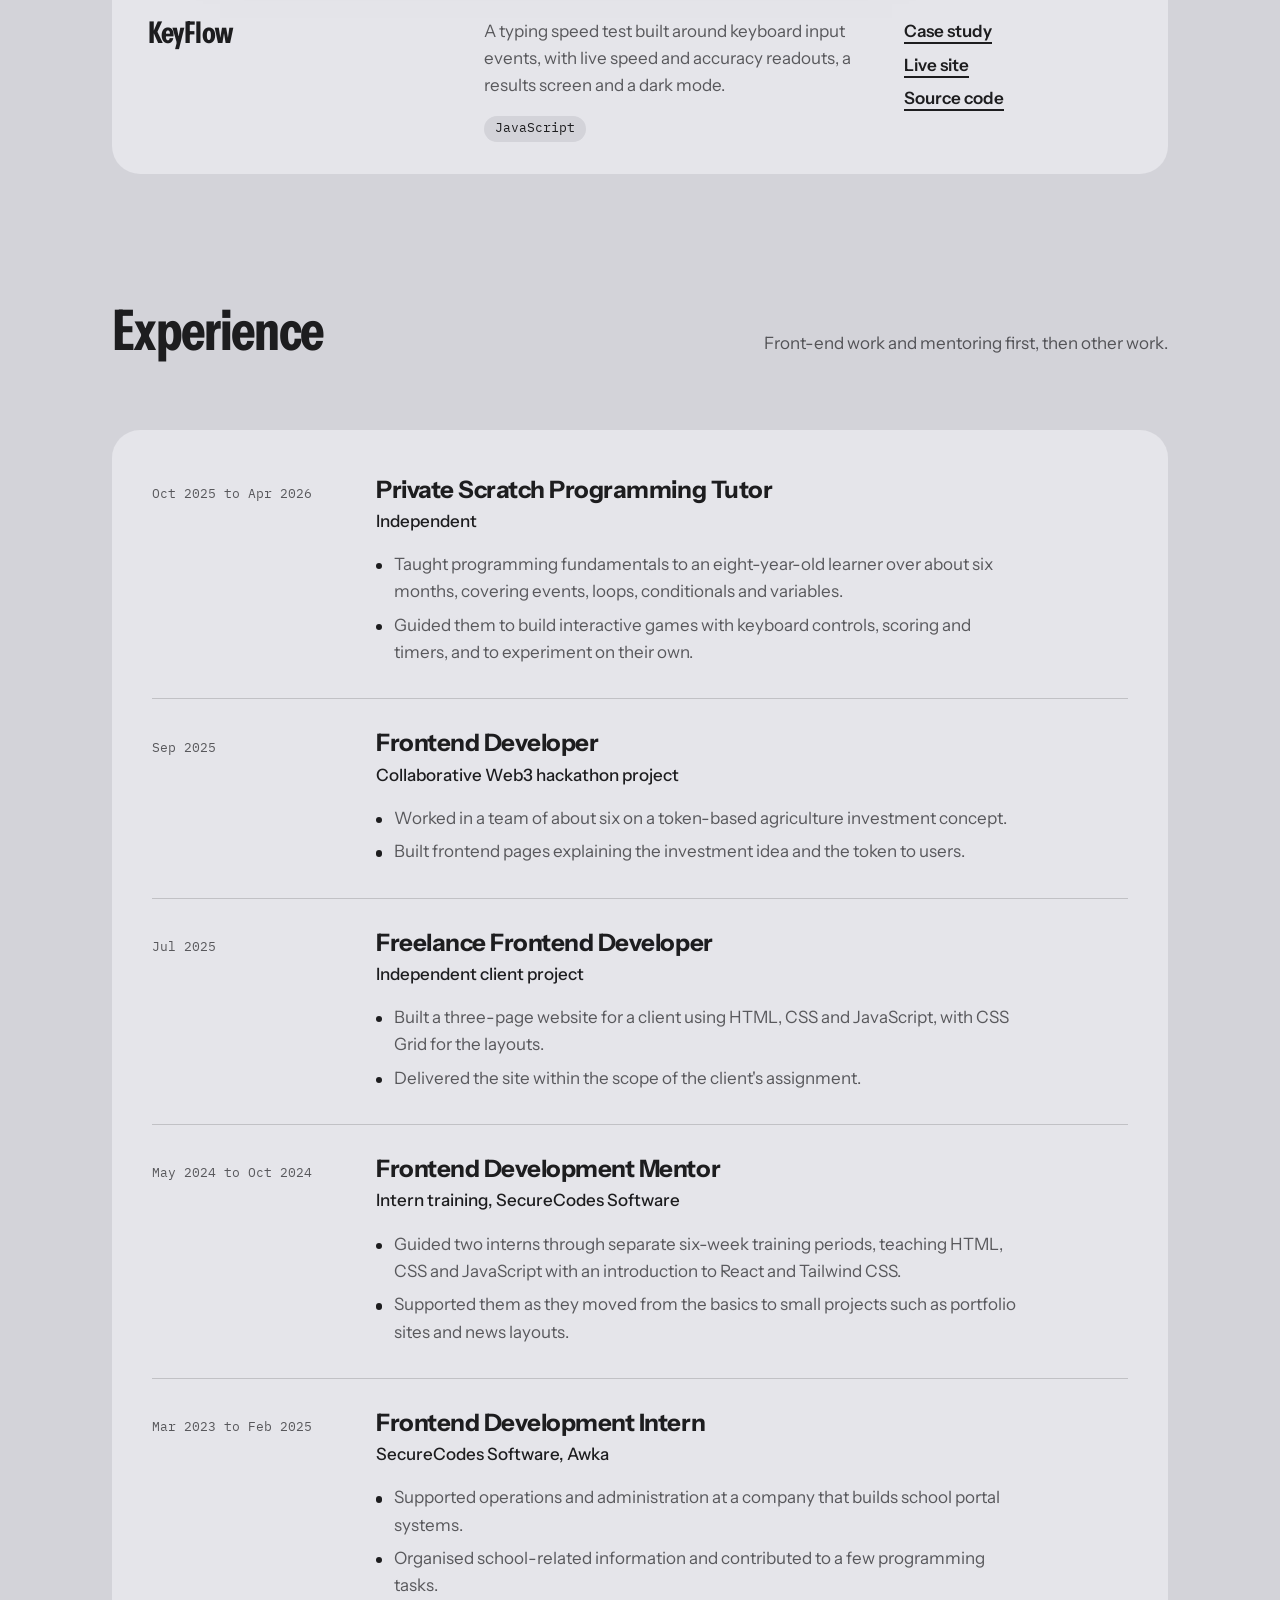
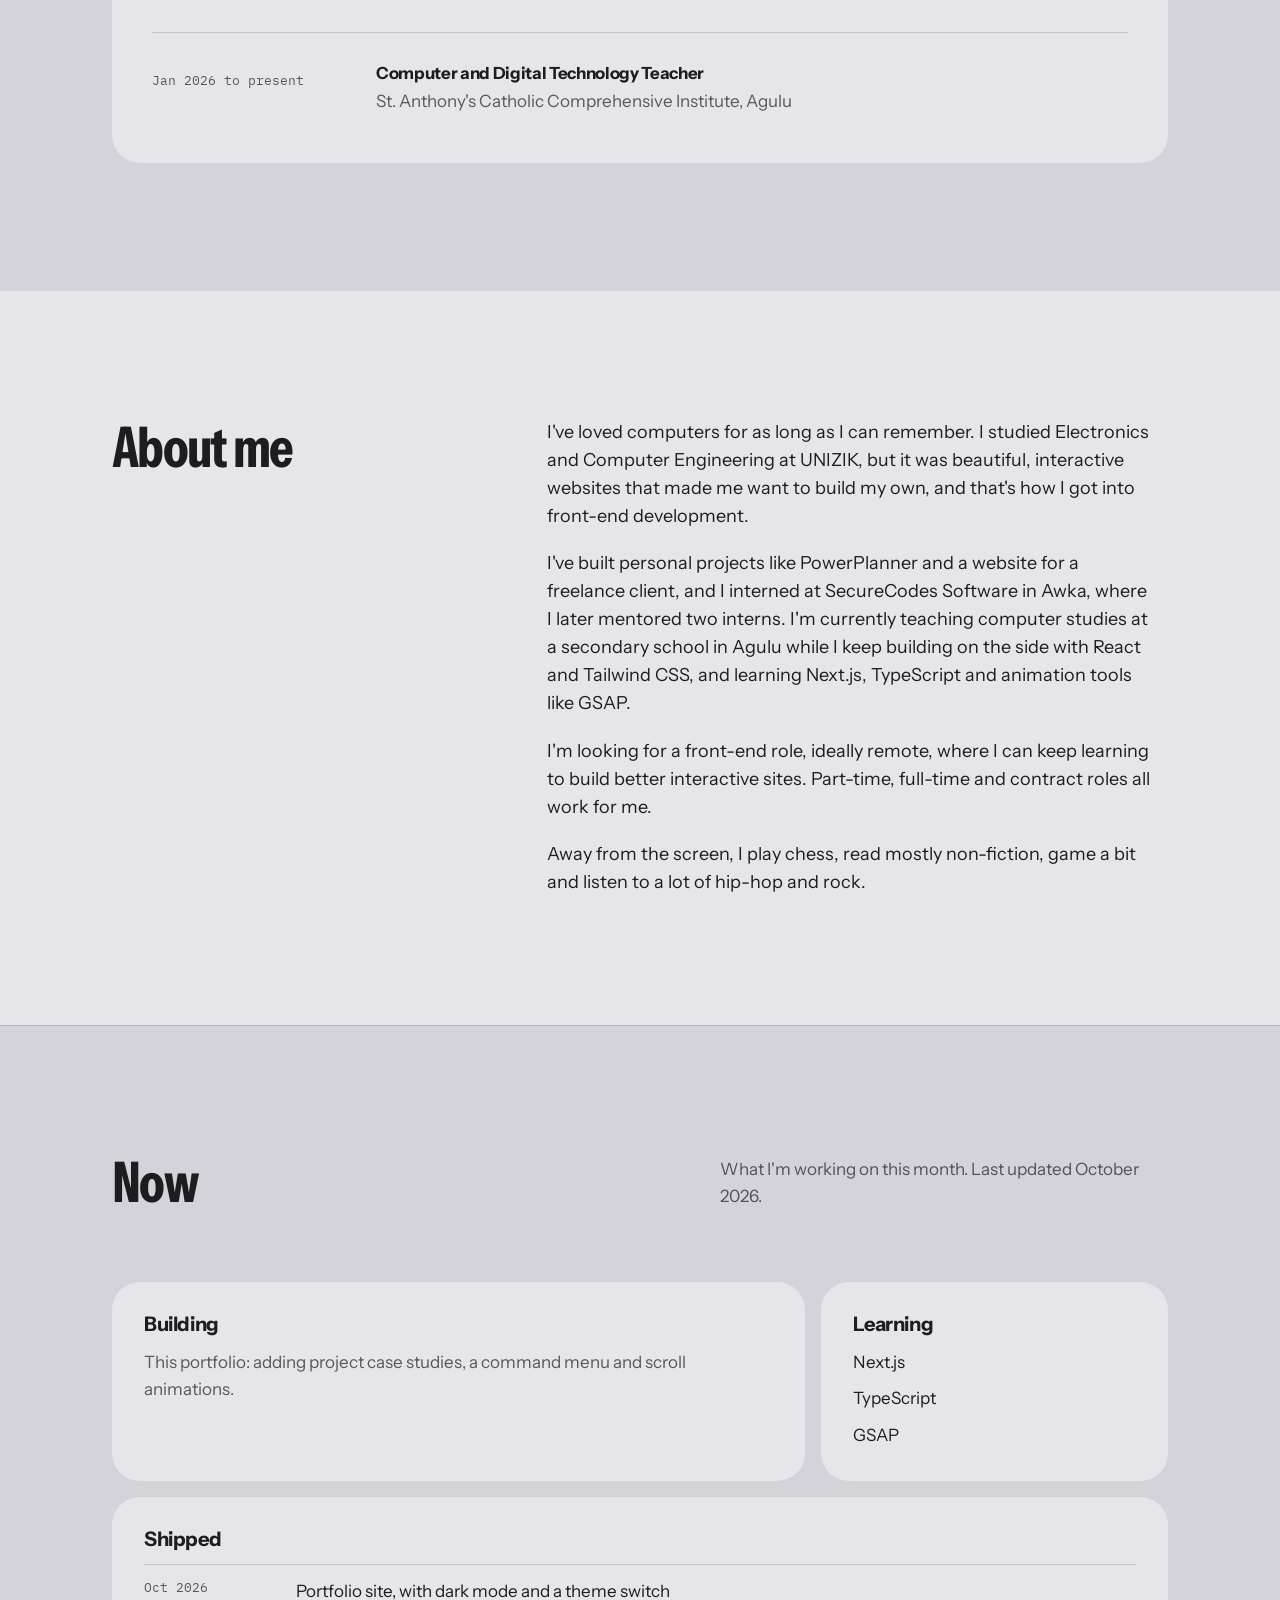
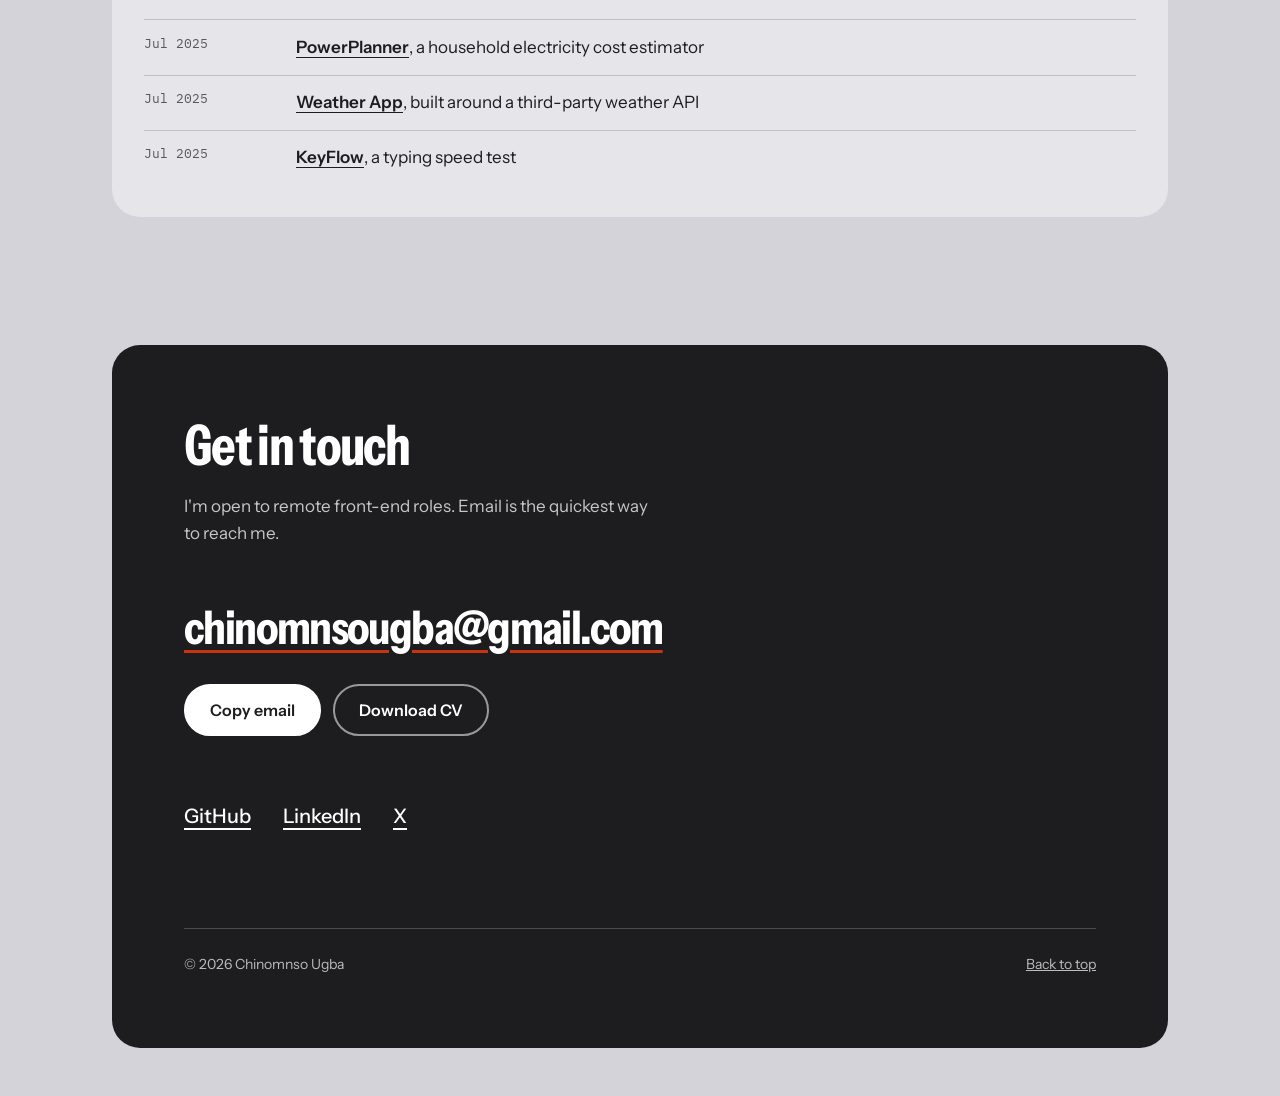
==== commit cf44bad4: "docs: add README, MIT license and gitignore" ====
--- a/index.html
+++ b/index.html
@@ -49,6 +49,11 @@
       </nav>
 
       <div class="header-tools">
+        <button class="cmd-btn" type="button" aria-label="Open command menu" aria-haspopup="dialog">
+          <svg viewBox="0 0 24 24" width="16" height="16" fill="none" stroke="currentColor" stroke-width="2.2" stroke-linecap="round" aria-hidden="true"><circle cx="11" cy="11" r="6.5"/><path d="M16 16l4.5 4.5"/></svg>
+          <span class="cmd-btn-text">Search</span>
+          <kbd class="cmd-btn-kbd">Ctrl K</kbd>
+        </button>
         <button class="theme-toggle" type="button" role="switch" aria-checked="false" aria-label="Dark mode">
           <span class="theme-knob" aria-hidden="true">
             <svg class="icon-sun" viewBox="0 0 24 24" fill="none" stroke="currentColor" stroke-width="2.4" stroke-linecap="round"><circle cx="12" cy="12" r="4"/><path d="M12 2v2M12 20v2M4.9 4.9l1.4 1.4M17.7 17.7l1.4 1.4M2 12h2M20 12h2M4.9 19.1l1.4-1.4M17.7 6.3l1.4-1.4"/></svg>
@@ -131,14 +136,14 @@
 
         <ul class="projects">
           <li class="project" data-reveal>
-            <div class="shot">
+            <a class="shot" href="projects/powerplanner.html" aria-label="Read the PowerPlanner case study">
               <div class="browser">
                 <img src="assets/powerplanner.webp" alt="PowerPlanner on desktop, with an appliance form on the left and energy and cost results on the right" width="1315" height="727" loading="lazy" onerror="this.remove()">
               </div>
               <div class="phone">
                 <img src="assets/powerplanner-mobile.webp" alt="PowerPlanner on a phone, with the appliance form stacked above the results" width="640" height="1391" loading="lazy" onerror="this.remove()">
               </div>
-            </div>
+            </a>
             <div class="project-body">
               <h3>PowerPlanner</h3>
               <div class="project-info">
@@ -146,6 +151,7 @@
                 <ul class="tags"><li>HTML</li><li>CSS</li><li>JavaScript</li></ul>
               </div>
               <p class="project-links">
+                <a href="projects/powerplanner.html">Case study</a>
                 <a href="https://power-manager-one.vercel.app/" target="_blank" rel="noopener">Live site<span class="sr-only"> (opens in a new tab)</span></a>
                 <a href="https://github.com/Chinomnso-Ugba/Power-Manager" target="_blank" rel="noopener">Source code<span class="sr-only"> (opens in a new tab)</span></a>
               </p>
@@ -153,14 +159,14 @@
           </li>
 
           <li class="project" data-reveal>
-            <div class="shot">
+            <a class="shot" href="projects/weather-app.html" aria-label="Read the Weather App case study">
               <div class="browser">
                 <img src="assets/weather.webp" alt="Weather App on desktop showing the weather in Lagos with a temperature, conditions, humidity and recent searches" width="1315" height="727" loading="lazy" onerror="this.remove()">
               </div>
               <div class="phone">
                 <img src="assets/weather-mobile.webp" alt="Weather App on a phone showing the weather in Lagos" width="640" height="1391" loading="lazy" onerror="this.remove()">
               </div>
-            </div>
+            </a>
             <div class="project-body">
               <h3>Weather App</h3>
               <div class="project-info">
@@ -168,6 +174,7 @@
                 <ul class="tags"><li>HTML</li><li>CSS</li><li>JavaScript</li></ul>
               </div>
               <p class="project-links">
+                <a href="projects/weather-app.html">Case study</a>
                 <a href="https://chinomnso-ugba.github.io/Weather-App/" target="_blank" rel="noopener">Live site<span class="sr-only"> (opens in a new tab)</span></a>
                 <a href="https://github.com/Chinomnso-Ugba/Weather-App" target="_blank" rel="noopener">Source code<span class="sr-only"> (opens in a new tab)</span></a>
               </p>
@@ -175,21 +182,22 @@
           </li>
 
           <li class="project" data-reveal>
-            <div class="shot">
+            <a class="shot" href="projects/keyflow.html" aria-label="Read the KeyFlow case study">
               <div class="browser">
                 <img src="assets/keyflow.webp" alt="KeyFlow typing test on desktop with a start button and a prompt to begin typing" width="1315" height="727" loading="lazy" onerror="this.remove()">
               </div>
               <div class="phone">
                 <img src="assets/keyflow-mobile.webp" alt="KeyFlow typing test on a phone" width="640" height="1391" loading="lazy" onerror="this.remove()">
               </div>
-            </div>
+            </a>
             <div class="project-body">
               <h3>KeyFlow</h3>
               <div class="project-info">
-                <p>A typing speed test built around keyboard input events, with a start button, a sound toggle and a dark mode.</p>
+                <p>A typing speed test built around keyboard input events, with live speed and accuracy readouts, a results screen and a dark mode.</p>
                 <ul class="tags"><li>JavaScript</li></ul>
               </div>
               <p class="project-links">
+                <a href="projects/keyflow.html">Case study</a>
                 <a href="https://chinomnso-ugba.github.io/Typing-Speed-App/" target="_blank" rel="noopener">Live site<span class="sr-only"> (opens in a new tab)</span></a>
                 <a href="https://github.com/Chinomnso-Ugba/Typing-Speed-App" target="_blank" rel="noopener">Source code<span class="sr-only"> (opens in a new tab)</span></a>
               </p>
@@ -295,10 +303,6 @@
             <div class="job-main">
               <h3>Computer and Digital Technology Teacher</h3>
               <p class="job-org">St. Anthony's Catholic Comprehensive Institute, Agulu</p>
-              <ul class="job-points">
-                <li>Teach computer studies to secondary school students, including programming, digital literacy and computer applications.</li>
-                <li>Prepare lesson notes, activities and assessments suited to each class's level.</li>
-              </ul>
             </div>
           </li>
         </ul>
@@ -391,5 +395,14 @@
       </div>
     </section>
   </main>
+
+  <!-- Command menu: press Ctrl or Cmd + K -->
+  <dialog class="cmd" id="command-menu" aria-label="Command menu">
+    <div class="cmd-box">
+      <input class="cmd-input" type="text" placeholder="Search pages, projects and actions" aria-label="Search commands" autocomplete="off" spellcheck="false" role="combobox" aria-expanded="true" aria-controls="cmd-list">
+      <ul class="cmd-list" id="cmd-list" role="listbox" aria-label="Commands"></ul>
+      <p class="cmd-hint"><kbd>&uarr;</kbd> <kbd>&darr;</kbd> to move, <kbd>Enter</kbd> to open, <kbd>Esc</kbd> to close</p>
+    </div>
+  </dialog>
 </body>
 </html>
--- a/css/style.css
+++ b/css/style.css
@@ -1303,3 +1303,361 @@
     display: none;
   }
 }
+
+/* ==========================================================
+   Project previews that link to case studies, with tilt
+   ========================================================== */
+a.shot {
+  color: inherit;
+  text-decoration: none;
+  transform: perspective(900px) rotateX(var(--rx, 0deg)) rotateY(var(--ry, 0deg));
+  transition: transform 0.25s ease-out;
+}
+
+a.shot:focus-visible {
+  outline-offset: 4px;
+}
+
+/* ==========================================================
+   Command menu
+   ========================================================== */
+.cmd-btn {
+  display: inline-flex;
+  align-items: center;
+  gap: 0.5rem;
+  height: 1.85rem;
+  padding: 0 0.75rem;
+  border: 1px solid var(--line);
+  border-radius: 999px;
+  background: var(--paper-2);
+  color: var(--ink);
+  font: 500 0.875rem var(--font);
+  cursor: pointer;
+  transition: border-color 0.2s;
+}
+
+.cmd-btn:hover {
+  border-color: var(--ink);
+}
+
+.cmd-btn-text,
+.cmd-btn-kbd {
+  display: none;
+}
+
+@media (min-width: 64rem) {
+  .cmd-btn-text,
+  .cmd-btn-kbd {
+    display: inline;
+  }
+}
+
+kbd {
+  padding: 0.05em 0.45em;
+  border: 1px solid var(--line);
+  border-radius: 6px;
+  font: 500 0.75rem var(--mono);
+  color: var(--muted);
+}
+
+.cmd {
+  width: min(36rem, calc(100% - 2rem));
+  margin: 12vh auto auto;
+  padding: 0;
+  border: 0;
+  background: transparent;
+  color: var(--ink);
+}
+
+.cmd::backdrop {
+  background: rgba(10, 10, 12, 0.5);
+  -webkit-backdrop-filter: blur(4px);
+  backdrop-filter: blur(4px);
+}
+
+.cmd-box {
+  overflow: hidden;
+  border: 1px solid var(--line);
+  border-radius: var(--radius-lg);
+  background: var(--surface);
+  box-shadow: 0 30px 80px -20px rgba(0, 0, 0, 0.55);
+}
+
+.cmd-input {
+  width: 100%;
+  padding: 1.15rem 1.4rem;
+  border: 0;
+  border-bottom: 1px solid var(--line);
+  background: transparent;
+  color: inherit;
+  font: 500 1.05rem var(--font);
+}
+
+.cmd-input:focus-visible {
+  outline: none;
+}
+
+.cmd-list {
+  max-height: min(22rem, 52vh);
+  padding: 0.5rem;
+  overflow-y: auto;
+}
+
+.cmd-group {
+  padding: 0.75rem 0.9rem 0.3rem;
+  color: var(--muted);
+  font: 500 0.75rem var(--mono);
+}
+
+.cmd-item {
+  padding: 0.65rem 0.9rem;
+  border-radius: 12px;
+  font-weight: 500;
+  cursor: pointer;
+}
+
+.cmd-item.is-active {
+  background: var(--paper-2);
+}
+
+.cmd-empty {
+  padding: 1rem 0.9rem;
+  color: var(--muted);
+}
+
+.cmd-hint {
+  padding: 0.7rem 1.4rem;
+  border-top: 1px solid var(--line);
+  color: var(--muted);
+  font-size: 0.8125rem;
+}
+
+.toast {
+  position: fixed;
+  bottom: 1.5rem;
+  left: 50%;
+  z-index: 200;
+  padding: 0.65rem 1.2rem;
+  border-radius: 999px;
+  background: var(--ink);
+  color: var(--paper);
+  font-size: 0.9rem;
+  font-weight: 500;
+  transform: translateX(-50%);
+  animation: fade-up 0.35s ease-out both;
+}
+
+/* ==========================================================
+   Case study pages
+   ========================================================== */
+.case-hero {
+  padding-top: clamp(2.5rem, 6vw, 4.5rem);
+}
+
+.case-back {
+  display: inline-block;
+  margin-bottom: 1.75rem;
+  font-weight: 600;
+  text-underline-offset: 0.25em;
+}
+
+.case-back:hover {
+  color: var(--accent);
+}
+
+.case-title {
+  font-size: clamp(3rem, 9vw, 6rem);
+  line-height: 0.95;
+  letter-spacing: -0.04em;
+}
+
+.case-tagline {
+  max-width: 36rem;
+  margin-top: 1.25rem;
+  font-size: var(--text-intro);
+  font-weight: 500;
+  line-height: 1.3;
+  letter-spacing: -0.015em;
+}
+
+.case-meta {
+  display: grid;
+  grid-template-columns: repeat(auto-fit, minmax(9.5rem, 1fr));
+  gap: 1.25rem;
+  margin-top: 2.25rem;
+  padding-top: 1.5rem;
+  border-top: 1px solid var(--line);
+}
+
+.case-meta dt {
+  color: var(--muted);
+  font: 500 0.8125rem var(--mono);
+}
+
+.case-meta dd {
+  margin: 0.25rem 0 0;
+  font-weight: 600;
+}
+
+.case-links {
+  display: flex;
+  flex-wrap: wrap;
+  gap: 0.75rem;
+  margin-top: 2rem;
+}
+
+.case-stage {
+  margin-top: clamp(2rem, 5vw, 3.5rem);
+}
+
+.case-section {
+  padding-block: clamp(2.5rem, 6vw, 4.5rem);
+  border-top: 1px solid var(--line);
+}
+
+.case-section h2 {
+  font-size: clamp(1.75rem, 3.6vw, 2.5rem);
+  margin-bottom: 1.5rem;
+}
+
+.case-body {
+  display: grid;
+  gap: 1.1rem;
+  max-width: 40rem;
+  font-size: 1.125rem;
+  line-height: 1.55;
+}
+
+.case-body p {
+  color: var(--muted);
+}
+
+.case-body code {
+  padding: 0.1em 0.4em;
+  border-radius: 6px;
+  background: var(--paper-2);
+  font: 0.9em var(--mono);
+}
+
+.case-list {
+  display: grid;
+  gap: 0.7rem;
+}
+
+.case-list li {
+  position: relative;
+  padding-left: 1.2rem;
+  color: var(--muted);
+}
+
+.case-list li::before {
+  content: "";
+  position: absolute;
+  top: 0.7em;
+  left: 0;
+  width: 0.4rem;
+  height: 0.4rem;
+  border-radius: 50%;
+  background: var(--ink);
+}
+
+.case-cards {
+  display: grid;
+  gap: 1rem;
+}
+
+.case-card {
+  display: grid;
+  gap: 0.6rem;
+  align-content: start;
+  padding: 1.5rem;
+  border-radius: var(--radius-md);
+  background: var(--surface);
+}
+
+.case-card h3 {
+  font-size: 1.2rem;
+  font-variation-settings: "wdth" 100;
+  letter-spacing: -0.02em;
+}
+
+.case-card p {
+  color: var(--muted);
+}
+
+.case-nav {
+  display: grid;
+  gap: 1rem;
+  padding-bottom: clamp(3rem, 7vw, 5rem);
+}
+
+.case-nav a {
+  display: grid;
+  gap: 0.4rem;
+  padding: 1.5rem;
+  border-radius: var(--radius-lg);
+  background: var(--surface);
+  text-decoration: none;
+  transition: background-color 0.2s;
+}
+
+.case-nav a:hover {
+  background: var(--paper-2);
+}
+
+.case-nav span {
+  color: var(--muted);
+  font: 500 0.8125rem var(--mono);
+}
+
+.case-nav strong {
+  font-size: 1.75rem;
+  font-variation-settings: "wdth" 75;
+  letter-spacing: -0.03em;
+}
+
+.page-footer {
+  padding-block: 1.75rem;
+  border-top: 1px solid var(--line);
+  color: var(--muted);
+  font-size: var(--text-sm);
+}
+
+.page-footer .wrap {
+  display: flex;
+  flex-wrap: wrap;
+  justify-content: space-between;
+  gap: 0.5rem 1.5rem;
+}
+
+@media (min-width: 56rem) {
+  .case-section .wrap {
+    display: grid;
+    grid-template-columns: 4fr 7fr;
+    gap: 4rem;
+  }
+
+  .case-section h2 {
+    margin-bottom: 0;
+  }
+
+  .case-cards {
+    grid-template-columns: repeat(3, 1fr);
+    max-width: none;
+  }
+
+  .case-nav {
+    grid-template-columns: 1fr 1fr;
+  }
+}
+
+@media (prefers-reduced-motion: reduce) {
+  a.shot {
+    transform: none;
+    transition: none;
+  }
+
+  .toast {
+    animation: none;
+  }
+}
